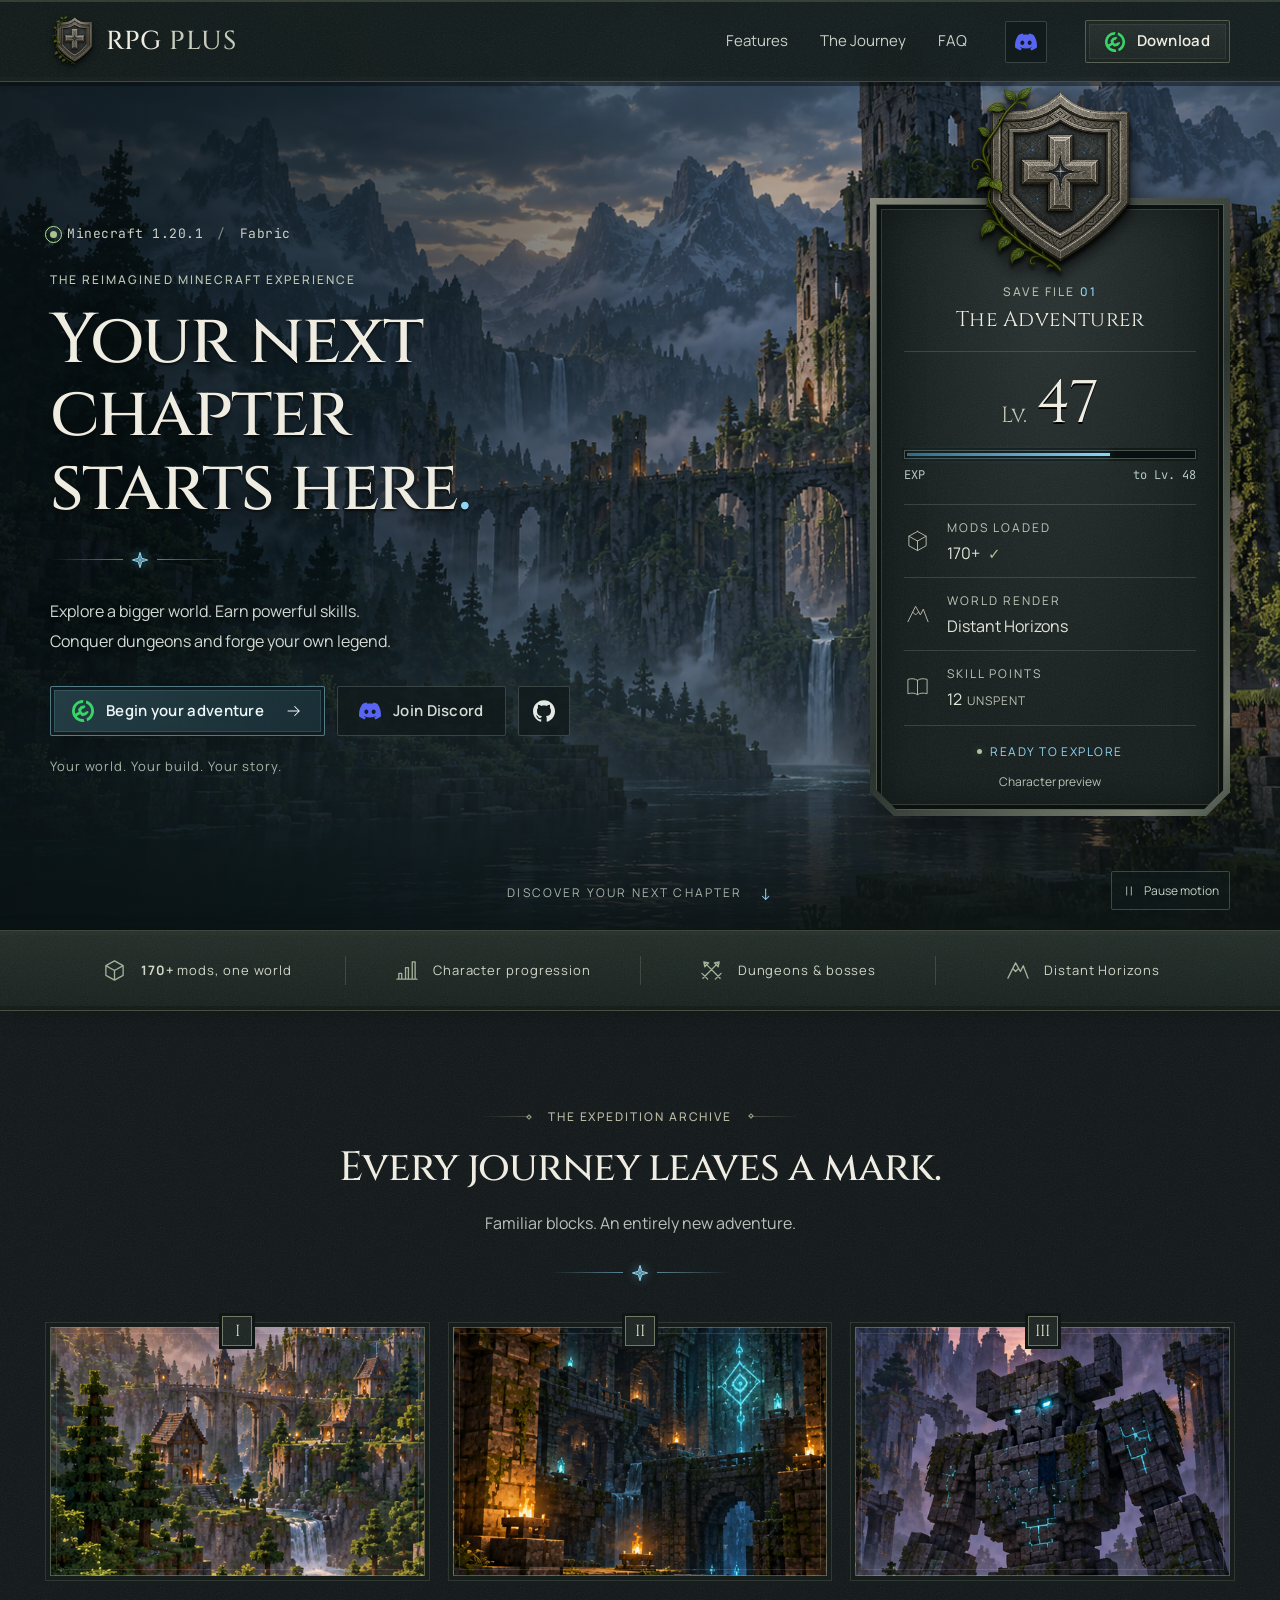
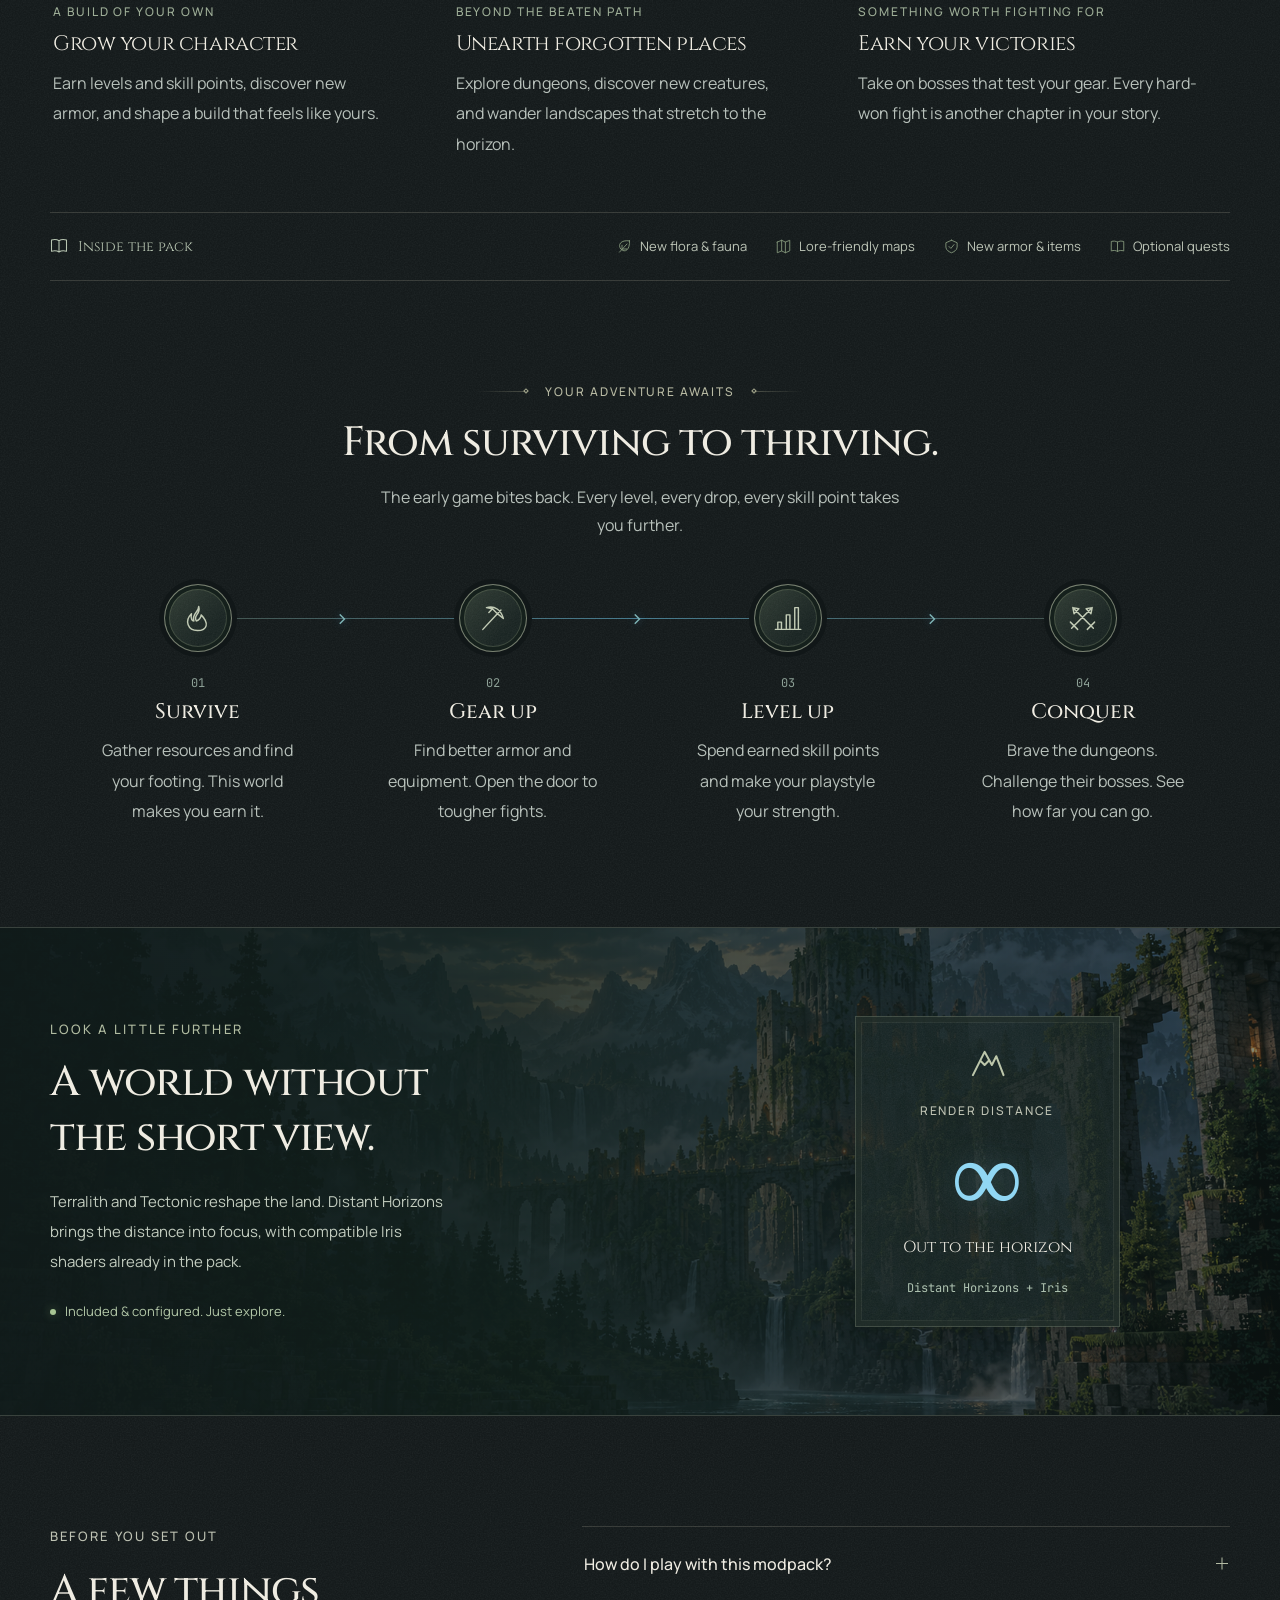
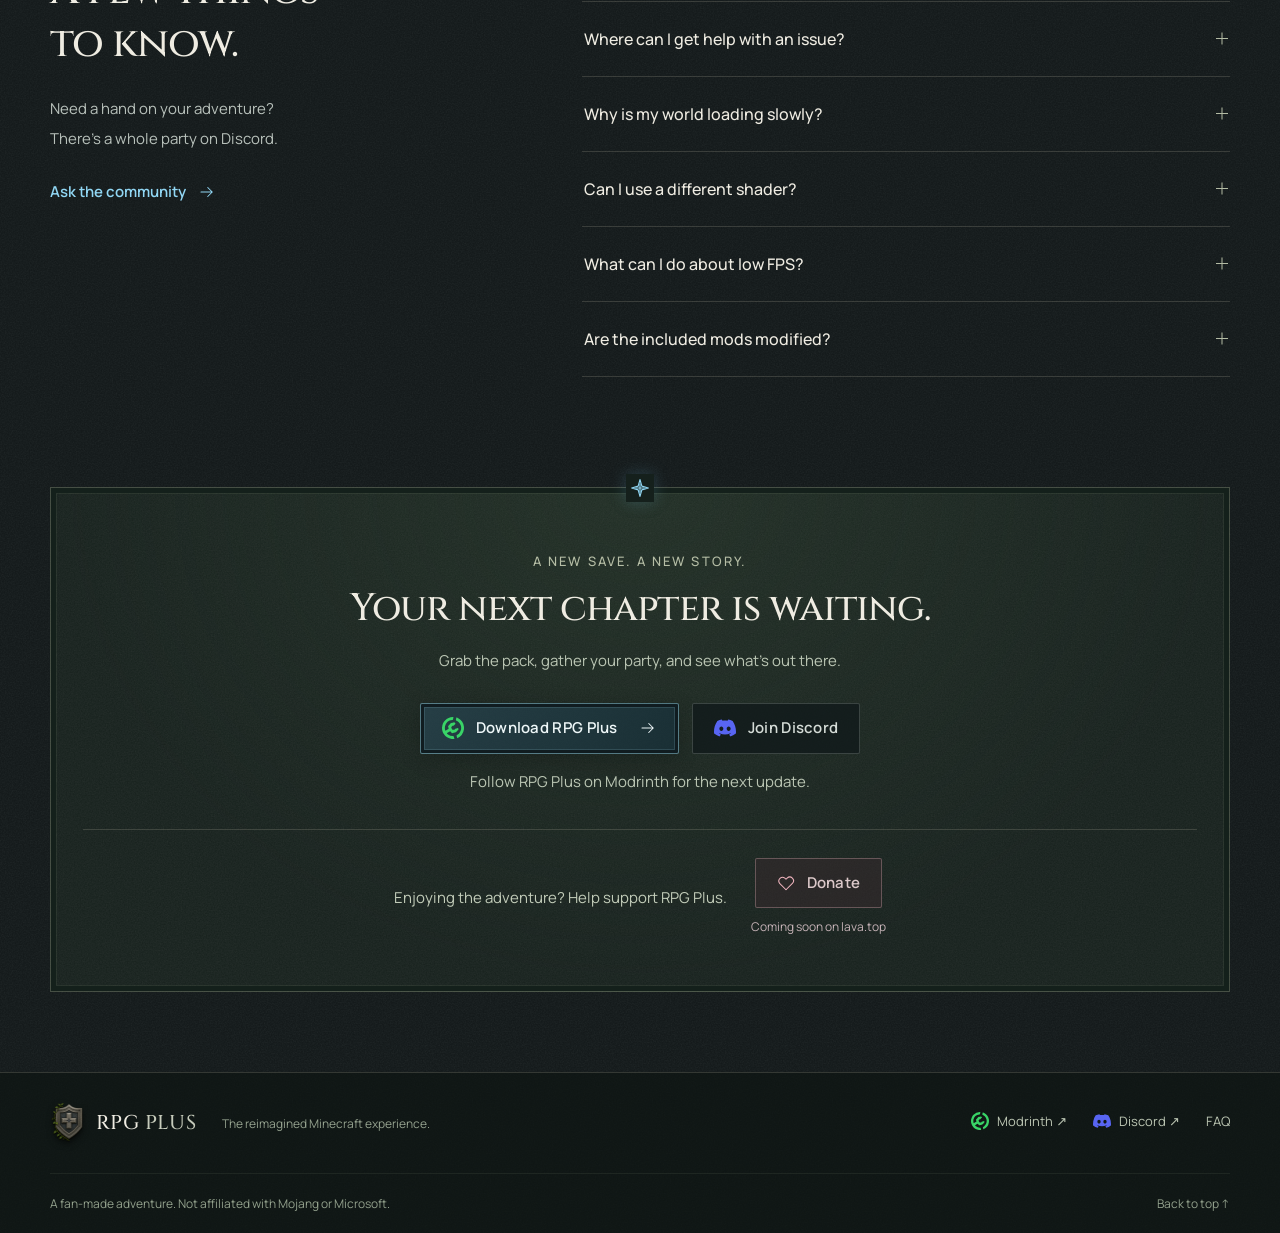
==== index.html @ 9b24ab29 "discord" ====
<!DOCTYPE html>
<html lang="en">
<head>
  <meta charset="UTF-8">
  <meta name="viewport" content="width=device-width, initial-scale=1.0">
  <meta name="theme-color" content="#101616">
  <title>RPG Plus — Your Next Chapter Starts Here</title>
  <meta name="description" content="A reimagined Minecraft experience. Explore a bigger world, earn powerful skills, and conquer dungeons with RPG Plus, a 170+ mod RPG modpack for Fabric.">
  <link rel="icon" type="image/png" href="Logo%20V3%20trans.png">
  <link rel="preconnect" href="https://fonts.googleapis.com">
  <link rel="preconnect" href="https://fonts.gstatic.com" crossorigin>
  <link href="https://fonts.googleapis.com/css2?family=Cinzel:wght@400;500;600;700&family=Manrope:wght@400;500;600;700;800&family=JetBrains+Mono:wght@400;500&display=swap" rel="stylesheet">
  <link rel="preload" as="image" href="assets/ruined-valley.png">
  <link rel="stylesheet" href="style.css">
  <script src="script.js" defer></script>
</head>
<body>
  <a class="skip-link" href="#main">Skip to content</a>

  <!-- Shared icons keep component markup small. All instances are decorative. -->
  <svg class="icon-definitions" xmlns="http://www.w3.org/2000/svg" aria-hidden="true">
    <symbol id="icon-arrow" viewBox="0 0 24 24"><path d="M4 12h15m-6-6 6 6-6 6"/></symbol>
    <symbol id="icon-pause" viewBox="0 0 24 24"><path d="M8 5v14M16 5v14"/></symbol>
    <symbol id="icon-play" viewBox="0 0 24 24"><path d="m8 4 12 8-12 8V4Z"/></symbol>
    <symbol id="icon-heart" viewBox="0 0 24 24"><path d="M20.5 5.5a5 5 0 0 0-7 0L12 7l-1.5-1.5a5 5 0 0 0-7 7L12 21l8.5-8.5a5 5 0 0 0 0-7Z"/></symbol>
    <symbol id="icon-rune" viewBox="0 0 24 24"><path d="m12 2 2.2 7.8L22 12l-7.8 2.2L12 22l-2.2-7.8L2 12l7.8-2.2L12 2Z"/><path d="M12 7v10M7 12h10"/></symbol>
    <symbol id="icon-cube" viewBox="0 0 24 24"><path d="m12 2 9 5v10l-9 5-9-5V7l9-5Zm0 10L3 7m9 5 9-5m-9 5v10"/></symbol>
    <symbol id="icon-mountain" viewBox="0 0 24 24"><path d="m2 20 8-16 5 9 3-6 5 13M7 10l3 3 3-3"/></symbol>
    <symbol id="icon-book" viewBox="0 0 24 24"><path d="M12 5c-3-2-6-2-10-1v15c4-1 7-1 10 1 3-2 6-2 10-1V4c-4-1-7-1-10 1Zm0 0v15"/></symbol>
    <symbol id="icon-chart" viewBox="0 0 24 24"><path d="M4 20v-5h3v5m4 0V9h3v11m4 0V3h3v17M2 21h21"/></symbol>
    <symbol id="icon-swords" viewBox="0 0 24 24"><path d="m4 3 17 17m-1-17L3 20M4 3l5 1-4 4-1-5Zm16 0-5 1 4 4 1-5ZM2 15l6 6m8 0 6-6"/></symbol>
    <symbol id="icon-shield" viewBox="0 0 24 24"><path d="m12 2 9 4v7c0 5-6 8-9 9-3-1-9-4-9-9V6l9-4Zm-4 10 3 3 5-6"/></symbol>
    <symbol id="icon-leaf" viewBox="0 0 24 24"><path d="M20 3C6 1 1 9 6 16c7 7 15 1 14-13ZM4 21 16 8m-8 9v-7m1 6h7"/></symbol>
    <symbol id="icon-map" viewBox="0 0 24 24"><path d="m2 5 7-3 6 3 7-3v17l-7 3-6-3-7 3V5Zm7-3v17m6-14v17"/></symbol>
    <symbol id="icon-fire" viewBox="0 0 24 24"><path d="M13 2c2 7-5 7-2 12 2 0 4-3 4-5 7 7 5 13-3 13S1 14 7 8c-1 5 1 6 2 6-2-6 4-7 4-12Z"/></symbol>
    <symbol id="icon-pickaxe" viewBox="0 0 24 24"><path d="m4 21 12-13M7 3c7-2 12 2 14 9l-5-4-4-4-5-1Zm5 1-3 3m7 1 3-3"/></symbol>
  </svg>

  <!-- Primary navigation -->
  <header class="nav" id="siteNav">
    <div class="nav__inner container">
      <a href="#home" class="nav__brand" aria-label="RPG Plus home">
        <img class="nav__emblem" src="Logo%20V3%20trans.png" width="44" height="51" alt="">
        <span class="nav__title">RPG <span>PLUS</span></span>
      </a>
      <nav class="nav__links" id="navLinks" aria-label="Primary">
        <ul>
          <li><a href="#features">Features</a></li>
          <li><a href="#experience">The Journey</a></li>
          <li><a href="#faq">FAQ</a></li>
        </ul>
      </nav>
      <a class="btn btn--ghost btn--icon nav__discord" href="https://discord.gg/dh7jVus9ZX" target="_blank" rel="noopener" aria-label="Join RPG Plus on Discord" title="Join RPG Plus on Discord">
        <img class="brand-icon brand-icon--discord" src="assets/discord.svg" width="22" height="22" alt="">
      </a>
      <a class="btn btn--stone nav__cta" aria-label="Download RPG Plus from Modrinth" href="https://modrinth.com/modpack/rpg-plus" target="_blank" rel="noopener">
        <img class="brand-icon brand-icon--modrinth" src="assets/modrinth.svg" width="22" height="22" alt=""> <span class="nav__download-label">Download</span>
      </a>
      <button class="nav__toggle" id="navToggle" type="button" aria-label="Toggle menu" aria-expanded="false" aria-controls="navLinks">
        <span></span><span></span><span></span>
      </button>
    </div>
  </header>

  <main id="main">
    <!-- Scenery is decorative; the actual page remains selectable, accessible HTML. -->
    <section class="hero" id="home" aria-labelledby="heroTitle">
      <div class="hero__scenery" aria-hidden="true"></div>
      <div class="hero__atmosphere" aria-hidden="true">
        <span class="hero__mote" style="--x:8%; --delay:-4s; --duration:17s"></span>
        <span class="hero__mote" style="--x:23%; --delay:-11s; --duration:21s"></span>
        <span class="hero__mote" style="--x:39%; --delay:-2s; --duration:19s"></span>
        <span class="hero__mote" style="--x:51%; --delay:-15s; --duration:23s"></span>
        <span class="hero__mote" style="--x:62%; --delay:-8s; --duration:18s"></span>
        <span class="hero__mote" style="--x:74%; --delay:-5s; --duration:22s"></span>
        <span class="hero__mote" style="--x:86%; --delay:-13s; --duration:20s"></span>
        <span class="hero__mote" style="--x:94%; --delay:-7s; --duration:24s"></span>
      </div>
      <div class="hero__inner container">
        <div class="hero__copy">
          <p class="hero__edition"><span class="status-dot" aria-hidden="true"></span> Minecraft 1.20.1 <span class="hero__edition-divider">/</span> Fabric</p>
          <p class="eyebrow hero__eyebrow">The reimagined Minecraft experience</p>
          <h1 id="heroTitle">Your next<br>chapter<br>starts here<span class="hero__period">.</span></h1>
          <div class="rune-divider" aria-hidden="true"><span></span><svg class="icon"><use href="#icon-rune"/></svg><span></span></div>
          <p class="hero__desc">Explore a bigger world. Earn powerful skills.<br class="desktop-break"> Conquer dungeons and forge your own legend.</p>
          <div class="hero__actions">
            <a class="btn btn--primary" href="https://modrinth.com/modpack/rpg-plus" target="_blank" rel="noopener">
              <img class="brand-icon brand-icon--modrinth" src="assets/modrinth.svg" width="22" height="22" alt="">
              Begin your adventure
              <svg class="icon btn__arrow" aria-hidden="true"><use href="#icon-arrow"/></svg>
            </a>
            <div class="hero__community">
              <a class="btn btn--ghost" href="https://discord.gg/dh7jVus9ZX" target="_blank" rel="noopener">
                <img class="brand-icon brand-icon--discord" src="assets/discord.svg" width="22" height="22" alt=""> Join Discord
              </a>
              <a class="btn btn--ghost btn--icon" href="https://github.com/TheSpiffyOne/RPG-Plus" target="_blank" rel="noopener" aria-label="RPG Plus on GitHub" title="RPG Plus on GitHub">
                <img class="brand-icon brand-icon--github" src="assets/github.svg" width="22" height="22" alt="">
              </a>
            </div>
          </div>
          <p class="hero__follow">Your world. Your build. Your story.</p>
        </div>

        <aside class="save-file" aria-labelledby="saveTitle">
          <img class="save-file__crest" src="Logo%20V3%20trans.png" width="166" height="193" alt="RPG Plus stone shield with climbing vines">
          <div class="save-file__frame">
            <div class="save-file__inner">
              <div class="save-file__heading">
                <p class="eyebrow">Save file <span>01</span></p>
                <h2 id="saveTitle">The Adventurer</h2>
              </div>
              <div class="save-file__level" aria-label="Level 47">
                <span>Lv.</span><span id="levelNum" aria-hidden="true">47</span>
              </div>
              <div class="xp-track" aria-hidden="true"><span style="--fill:71%"></span></div>
              <p class="save-file__xp"><span>EXP</span><span>to Lv. 48</span></p>
              <dl class="save-file__stats">
                <div class="save-file__stat">
                  <svg class="icon" aria-hidden="true"><use href="#icon-cube"/></svg>
                  <div><dt>Mods loaded</dt><dd>170+ <span class="save-file__check" aria-label="loaded">✓</span></dd></div>
                </div>
                <div class="save-file__stat">
                  <svg class="icon" aria-hidden="true"><use href="#icon-mountain"/></svg>
                  <div><dt>World render</dt><dd>Distant Horizons</dd></div>
                </div>
                <div class="save-file__stat">
                  <svg class="icon" aria-hidden="true"><use href="#icon-book"/></svg>
                  <div><dt>Skill points</dt><dd>12 <span class="save-file__unspent">unspent</span></dd></div>
                </div>
              </dl>
              <p class="save-file__status"><span class="status-dot" aria-hidden="true"></span> Ready to explore</p>
              <p class="save-file__caption">Character preview</p>
            </div>
          </div>
        </aside>
      </div>
      <a class="hero__scroll" href="#features"><span>Discover your next chapter</span><span aria-hidden="true">↓</span></a>
      <button class="motion-toggle" id="heroMotionToggle" type="button" aria-pressed="false" aria-label="Pause hero animation">
        <svg class="icon" aria-hidden="true"><use href="#icon-pause"/></svg><span>Pause motion</span>
      </button>
    </section>

    <!-- Quiet stone strip anchors the atmospheric hero to the rest of the page. -->
    <div class="stats-strip">
      <ul class="stats-strip__inner container" aria-label="Modpack highlights">
        <li><svg class="icon" aria-hidden="true"><use href="#icon-cube"/></svg><span><strong>170+</strong> mods, one world</span></li>
        <li><svg class="icon" aria-hidden="true"><use href="#icon-chart"/></svg><span>Character progression</span></li>
        <li><svg class="icon" aria-hidden="true"><use href="#icon-swords"/></svg><span>Dungeons &amp; bosses</span></li>
        <li><svg class="icon" aria-hidden="true"><use href="#icon-mountain"/></svg><span>Distant Horizons</span></li>
      </ul>
    </div>

    <section class="features section container" id="features" aria-labelledby="featuresTitle">
      <div class="section-head section-head--center reveal">
        <p class="eyebrow chapter-label"><span></span> The expedition archive <span></span></p>
        <h2 id="featuresTitle">Every journey leaves a mark.</h2>
        <p class="section-head__desc">Familiar blocks. An entirely new adventure.</p>
        <div class="rune-divider rune-divider--center" aria-hidden="true"><span></span><svg class="icon"><use href="#icon-rune"/></svg><span></span></div>
      </div>

      <div class="chapter-grid">
        <article class="chapter-card reveal">
          <div class="chapter-card__art chapter-card__art--world" role="img" aria-label="Fantasy voxel castle in a sunlit mountain valley"><span class="chapter-card__number" aria-hidden="true">I</span></div>
          <div class="chapter-card__copy">
            <p class="eyebrow">A build of your own</p>
            <h3>Grow your character</h3>
            <p>Earn levels and skill points, discover new armor, and shape a build that feels like yours.</p>
          </div>
        </article>
        <article class="chapter-card reveal">
          <div class="chapter-card__art chapter-card__art--dungeon" role="img" aria-label="Ancient voxel dungeon lit by torches and blue runes"><span class="chapter-card__number" aria-hidden="true">II</span></div>
          <div class="chapter-card__copy">
            <p class="eyebrow">Beyond the beaten path</p>
            <h3>Unearth forgotten places</h3>
            <p>Explore dungeons, discover new creatures, and wander landscapes that stretch to the horizon.</p>
          </div>
        </article>
        <article class="chapter-card reveal">
          <div class="chapter-card__art chapter-card__art--boss" role="img" aria-label="Towering stone golem in a ruined voxel arena"><span class="chapter-card__number" aria-hidden="true">III</span></div>
          <div class="chapter-card__copy">
            <p class="eyebrow">Something worth fighting for</p>
            <h3>Earn your victories</h3>
            <p>Take on bosses that test your gear. Every hard-won fight is another chapter in your story.</p>
          </div>
        </article>
      </div>

      <div class="field-notes reveal">
        <p class="field-notes__label"><svg class="icon" aria-hidden="true"><use href="#icon-book"/></svg> Inside the pack</p>
        <ul>
          <li><svg class="icon" aria-hidden="true"><use href="#icon-leaf"/></svg> New flora &amp; fauna</li>
          <li><svg class="icon" aria-hidden="true"><use href="#icon-map"/></svg> Lore-friendly maps</li>
          <li><svg class="icon" aria-hidden="true"><use href="#icon-shield"/></svg> New armor &amp; items</li>
          <li><svg class="icon" aria-hidden="true"><use href="#icon-book"/></svg> Optional quests</li>
        </ul>
      </div>
    </section>

    <section class="experience section container" id="experience" aria-labelledby="experienceTitle">
      <div class="section-head section-head--center reveal">
        <p class="eyebrow chapter-label"><span></span> Your adventure awaits <span></span></p>
        <h2 id="experienceTitle">From surviving to thriving.</h2>
        <p class="section-head__desc">The early game bites back. Every level, every drop, every skill point takes you further.</p>
      </div>
      <ol class="journey reveal">
        <li class="journey__step">
          <span class="journey__medallion" aria-hidden="true"><svg class="icon"><use href="#icon-fire"/></svg></span>
          <span class="journey__number">01</span><h3>Survive</h3>
          <p>Gather resources and find your footing. This world makes you earn it.</p>
        </li>
        <li class="journey__step">
          <span class="journey__medallion" aria-hidden="true"><svg class="icon"><use href="#icon-pickaxe"/></svg></span>
          <span class="journey__number">02</span><h3>Gear up</h3>
          <p>Find better armor and equipment. Open the door to tougher fights.</p>
        </li>
        <li class="journey__step">
          <span class="journey__medallion" aria-hidden="true"><svg class="icon"><use href="#icon-chart"/></svg></span>
          <span class="journey__number">03</span><h3>Level up</h3>
          <p>Spend earned skill points and make your playstyle your strength.</p>
        </li>
        <li class="journey__step">
          <span class="journey__medallion" aria-hidden="true"><svg class="icon"><use href="#icon-swords"/></svg></span>
          <span class="journey__number">04</span><h3>Conquer</h3>
          <p>Brave the dungeons. Challenge their bosses. See how far you can go.</p>
        </li>
      </ol>
    </section>

    <section class="horizons" aria-labelledby="horizonsTitle">
      <div class="horizons__inner container reveal">
        <div class="horizons__copy">
          <p class="eyebrow">Look a little further</p>
          <h2 id="horizonsTitle">A world without<br>the short view.</h2>
          <p>Terralith and Tectonic reshape the land. Distant Horizons brings the distance into focus, with compatible Iris shaders already in the pack.</p>
          <span class="horizons__included"><span class="status-dot" aria-hidden="true"></span> Included &amp; configured. Just explore.</span>
        </div>
        <div class="horizons__readout" aria-label="Distant Horizons and compatible Iris shaders included">
          <svg class="icon" aria-hidden="true"><use href="#icon-mountain"/></svg>
          <span class="eyebrow">Render distance</span>
          <span class="horizons__infinity" aria-hidden="true">∞</span>
          <span class="horizons__label">Out to the horizon</span>
          <span class="horizons__shader">Distant Horizons + Iris</span>
        </div>
      </div>
    </section>

    <section class="faq section container" id="faq" aria-labelledby="faqTitle">
      <div class="faq__intro reveal">
        <p class="eyebrow">Before you set out</p>
        <h2 id="faqTitle">A few things<br>to know.</h2>
        <p>Need a hand on your adventure?<br>There’s a whole party on Discord.</p>
        <a class="text-link" href="https://discord.gg/dh7jVus9ZX" target="_blank" rel="noopener">Ask the community <svg class="icon" aria-hidden="true"><use href="#icon-arrow"/></svg></a>
      </div>
      <div class="faq-list reveal">
        <div class="faq-item">
          <h3><button class="faq-item__q" id="faqQuestion1" type="button" aria-expanded="false" aria-controls="faqAnswer1"><span>How do I play with this modpack?</span><span class="faq-item__icon" aria-hidden="true"></span></button></h3>
          <div class="faq-item__a" id="faqAnswer1" role="region" aria-labelledby="faqQuestion1"><p>Install the Modrinth Launcher, then download RPG Plus from inside it.</p></div>
        </div>
        <div class="faq-item">
          <h3><button class="faq-item__q" id="faqQuestion2" type="button" aria-expanded="false" aria-controls="faqAnswer2"><span>Where can I get help with an issue?</span><span class="faq-item__icon" aria-hidden="true"></span></button></h3>
          <div class="faq-item__a" id="faqAnswer2" role="region" aria-labelledby="faqQuestion2"><p>Join the Discord and post in the <strong>#help-required</strong> thread.</p></div>
        </div>
        <div class="faq-item">
          <h3><button class="faq-item__q" id="faqQuestion3" type="button" aria-expanded="false" aria-controls="faqAnswer3"><span>Why is my world loading slowly?</span><span class="faq-item__icon" aria-hidden="true"></span></button></h3>
          <div class="faq-item__a" id="faqAnswer3" role="region" aria-labelledby="faqQuestion3"><p>There are 170+ mods to load, and Distant Horizons takes extra time on top of that. Give it a minute, especially when exploring new terrain.</p></div>
        </div>
        <div class="faq-item">
          <h3><button class="faq-item__q" id="faqQuestion4" type="button" aria-expanded="false" aria-controls="faqAnswer4"><span>Can I use a different shader?</span><span class="faq-item__icon" aria-hidden="true"></span></button></h3>
          <div class="faq-item__a" id="faqAnswer4" role="region" aria-labelledby="faqQuestion4"><p>Yes. Distant Horizons needs a compatible shader. The included ones already work; if you want another, find one that’s Distant Horizons-compatible and add it yourself.</p></div>
        </div>
        <div class="faq-item">
          <h3><button class="faq-item__q" id="faqQuestion5" type="button" aria-expanded="false" aria-controls="faqAnswer5"><span>What can I do about low FPS?</span><span class="faq-item__icon" aria-hidden="true"></span></button></h3>
          <div class="faq-item__a" id="faqAnswer5" role="region" aria-labelledby="faqQuestion5"><p>Check your Java memory limit in Modrinth first. Raise the default based on your available RAM. You can also lower the Distant Horizons and shader settings.</p></div>
        </div>
        <div class="faq-item">
          <h3><button class="faq-item__q" id="faqQuestion6" type="button" aria-expanded="false" aria-controls="faqAnswer6"><span>Are the included mods modified?</span><span class="faq-item__icon" aria-hidden="true"></span></button></h3>
          <div class="faq-item__a" id="faqAnswer6" role="region" aria-labelledby="faqQuestion6"><p>Everything is pulled unmodified from official Modrinth and CurseForge sources. RPG Plus is a curated combination, not altered mod content.</p></div>
        </div>
      </div>
    </section>

    <section class="discord-cta container reveal" aria-labelledby="communityTitle">
      <svg class="icon discord-cta__rune" aria-hidden="true"><use href="#icon-rune"/></svg>
      <p class="eyebrow">A new save. A new story.</p>
      <h2 id="communityTitle">Your next chapter is waiting.</h2>
      <p>Grab the pack, gather your party, and see what’s out there.</p>
      <div class="discord-cta__actions">
        <a class="btn btn--primary" href="https://modrinth.com/modpack/rpg-plus" target="_blank" rel="noopener"><img class="brand-icon brand-icon--modrinth" src="assets/modrinth.svg" width="22" height="22" alt=""> Download RPG Plus <svg class="icon btn__arrow" aria-hidden="true"><use href="#icon-arrow"/></svg></a>
        <a class="btn btn--ghost" href="https://discord.gg/dh7jVus9ZX" target="_blank" rel="noopener"><img class="brand-icon brand-icon--discord" src="assets/discord.svg" width="22" height="22" alt=""> Join Discord</a>
      </div>
      <p class="discord-cta__follow">Follow RPG Plus on Modrinth for the next update.</p>
      <div class="support">
        <p>Enjoying the adventure? Help support RPG Plus.</p>
        <div class="support__action">
          <!-- Replace this disabled button with an anchor to your lava.top page when ready. -->
          <button class="btn btn--support" id="donationButton" type="button" disabled title="Donations via lava.top coming soon" aria-describedby="donationAvailability">
            <svg class="icon" aria-hidden="true"><use href="#icon-heart"/></svg> Donate
          </button>
          <span class="support__availability" id="donationAvailability">Coming soon on lava.top</span>
        </div>
      </div>
    </section>
  </main>

  <footer class="footer">
    <div class="footer__inner container">
      <a class="nav__brand" href="#home" aria-label="RPG Plus home"><img class="nav__emblem" src="Logo%20V3%20trans.png" width="44" height="51" alt="" loading="lazy"><span class="nav__title">RPG <span>PLUS</span></span></a>
      <p class="footer__tag">The reimagined Minecraft experience.</p>
      <ul class="footer__links">
        <li><a href="https://modrinth.com/modpack/rpg-plus" target="_blank" rel="noopener"><img class="brand-icon brand-icon--modrinth" src="assets/modrinth.svg" width="22" height="22" alt=""> Modrinth ↗</a></li>
        <li><a href="https://discord.gg/dh7jVus9ZX" target="_blank" rel="noopener"><img class="brand-icon brand-icon--discord" src="assets/discord.svg" width="22" height="22" alt=""> Discord ↗</a></li>
        <li><a href="#faq">FAQ</a></li>
      </ul>
    </div>
    <div class="footer__bottom container"><p>A fan-made adventure. Not affiliated with Mojang or Microsoft.</p><a href="#home">Back to top ↑</a></div>
  </footer>
</body>
</html>
---- style.css ----
/* RPG PLUS — weathered stone, living green, and a little rune light.
   Keep layout and component rules together; responsive overrides are at the end. */
:root {
  --c-bg: #111718;
  --c-raised: #182020;
  --c-text: #efece2;
  --c-muted: #b8c1bb;
  --c-quiet: #aab7ae;
  --c-stone: #bec2b3;
  --c-line: rgba(192, 191, 169, 0.2);
  --c-blue: #91d7f4;
  --c-green: #a8c593;
  --f-display: 'Cinzel', Georgia, serif;
  --f-body: 'Manrope', system-ui, sans-serif;
  --f-mono: 'JetBrains Mono', monospace;
  --container: 1180px;
  --nav-height: 82px;
  --ease: cubic-bezier(0.22, 0.61, 0.36, 1);
  --stone-texture: url('assets/stone-grain.svg');
}

/* Base and shared primitives */
*,
*::before,
*::after {
  box-sizing: border-box;
}
html {
  scroll-behavior: smooth;
  scroll-padding-top: calc(var(--nav-height) + 24px);
}
body {
  margin: 0;
  background: var(--stone-texture), var(--c-bg);
  color: var(--c-text);
  font: 400 1rem/1.75 var(--f-body);
  -webkit-font-smoothing: antialiased;
}
::selection {
  background: #365d67;
  color: #fff;
}
a {
  color: inherit;
  text-decoration: none;
}
button {
  font: inherit;
  color: inherit;
  cursor: pointer;
}
img,
svg {
  display: block;
  max-width: 100%;
}
h1,
h2,
h3,
p,
dl,
dd {
  margin: 0;
}
h1,
h2,
h3 {
  font-family: var(--f-display);
  font-weight: 500;
  line-height: 1.25;
}
ul,
ol {
  list-style: none;
  margin: 0;
  padding: 0;
}
.container {
  width: min(var(--container), calc(100% - 96px));
  margin-inline: auto;
}
.section {
  padding-block: 96px;
}
.icon-definitions {
  position: absolute;
  width: 0;
  height: 0;
  overflow: hidden;
}
.icon {
  flex: 0 0 auto;
  width: 22px;
  height: 22px;
  fill: none;
  stroke: currentColor;
  stroke-width: 1.4;
  stroke-linecap: round;
  stroke-linejoin: round;
}
.eyebrow {
  font: 500 0.8125rem/1.6 var(--f-body);
  letter-spacing: 0.16em;
  text-transform: uppercase;
  color: var(--c-stone);
}
.status-dot {
  display: inline-block;
  width: 6px;
  height: 6px;
  flex: 0 0 auto;
  border-radius: 50%;
  background: var(--c-green);
  box-shadow: 0 0 10px #8ab87470;
}
.rune-divider {
  display: flex;
  align-items: center;
  width: 180px;
  gap: 8px;
  margin-block: 27px;
  color: var(--c-blue);
}
.rune-divider span {
  flex: 1;
  height: 1px;
  background: linear-gradient(90deg, transparent, #91d7f48c);
}
.rune-divider span:last-child {
  transform: rotate(180deg);
}
.rune-divider .icon {
  width: 18px;
  height: 18px;
  filter: drop-shadow(0 0 5px #6bcaf488);
}
.rune-divider--center {
  margin-inline: auto;
  margin-bottom: 0;
}
.skip-link {
  position: fixed;
  z-index: 200;
  inset: 12px auto auto 12px;
  padding: 12px 20px;
  background: var(--c-text);
  color: var(--c-bg);
  transform: translateY(-180%);
}
.skip-link:focus {
  transform: translateY(0);
}
a:focus-visible,
button:focus-visible {
  outline: 2px solid var(--c-blue);
  outline-offset: 5px;
}

/* Buttons — light bevels instead of ornate frames. */
.btn {
  position: relative;
  display: inline-flex;
  align-items: center;
  justify-content: center;
  gap: 12px;
  min-height: 50px;
  padding: 13px 21px;
  border: 1px solid #a7b1aa55;
  border-radius: 2px;
  font: 600 0.9375rem/1.5 var(--f-body);
  letter-spacing: 0.02em;
  transition: background 180ms var(--ease), border-color 180ms var(--ease), transform 180ms var(--ease), box-shadow 180ms var(--ease);
}
.btn--primary {
  color: #eef7f8;
  background: linear-gradient(125deg, #264048ee, #192f36ed), var(--stone-texture);
  border-color: #83b7c487;
  box-shadow: inset 0 0 0 3px #101c20, inset 0 0 0 4px #83b7c432, 0 5px 20px #0003;
}
.btn--primary:hover {
  background: #2b4852;
  border-color: var(--c-blue);
  box-shadow: inset 0 0 0 3px #15282e, inset 0 0 0 4px #83b7c465, 0 4px 25px #6ac8eb15;
  transform: translateY(-2px);
}
.btn__rune {
  color: var(--c-blue);
  filter: drop-shadow(0 0 4px #6bcaf470);
}
.btn__arrow {
  width: 18px;
  height: 18px;
  margin-left: 9px;
}
.btn--ghost {
  background: #111a1bc9;
  border-color: #a3aea747;
  color: #d5dcd7;
}
.btn--ghost:hover,
.btn--stone:hover {
  background: #2c3735;
  border-color: #b9c2b295;
  transform: translateY(-2px);
}
.btn--stone {
  min-height: 42px;
  padding: 9px 19px;
  background: var(--stone-texture), linear-gradient(#30393680, #1b2421b3);
  border-color: #a6aa9261;
  box-shadow: inset 0 0 0 3px #18211db3, inset 0 0 0 4px #a6aa921a;
}
.btn--stone .icon {
  width: 17px;
  height: 17px;
}
.text-link {
  display: inline-flex;
  align-items: center;
  gap: 12px;
  color: var(--c-blue);
  font-size: 0.9375rem;
  font-weight: 600;
}
.text-link .icon {
  width: 18px;
  transition: transform 180ms var(--ease);
}
.text-link:hover .icon {
  transform: translateX(4px);
}

/* Navigation */
.nav {
  position: fixed;
  z-index: 100;
  inset: 0 0 auto;
  height: var(--nav-height);
  background: var(--stone-texture), #111918eb;
  border-top: 2px solid #8d927246;
  border-bottom: 1px solid #b6b69b47;
  box-shadow: 0 4px 0 #060b0b70, inset 0 -4px 0 #b6b69b06;
  backdrop-filter: blur(16px);
  transition: background-color 200ms ease;
}
.nav.is-scrolled {
  background-color: #111918fc;
}
.nav__inner {
  display: flex;
  align-items: center;
  height: 100%;
  gap: 38px;
}
.nav__brand {
  display: inline-flex;
  align-items: center;
  gap: 12px;
  flex-shrink: 0;
}
.nav__emblem {
  width: 44px;
  height: 51px;
  object-fit: contain;
  filter: drop-shadow(0 3px 3px #0009);
}
.nav__title {
  font: 500 26px/1 var(--f-display);
  letter-spacing: 0.02em;
}
.nav__title span {
  color: #c6cbbb;
}
.nav__links {
  margin-left: auto;
}
.nav__links ul {
  display: flex;
  align-items: center;
  gap: 32px;
}
.nav__external {
  display: inline-block;
  width: 12px;
  height: 12px;
  margin-left: 2px;
  transform: rotate(-45deg);
  vertical-align: middle;
}
.nav__links a {
  display: block;
  padding-block: 12px;
  color: #c9cfc6;
  font-size: 0.9375rem;
  transition: color 180ms ease;
}
.nav__links a:hover {
  color: var(--c-blue);
}
.nav__links a span {
  margin-left: 3px;
  color: var(--c-quiet);
}
.nav__toggle {
  display: none;
  align-items: center;
  justify-content: center;
  flex-direction: column;
  gap: 5px;
  width: 44px;
  height: 44px;
  border: 1px solid var(--c-line);
  background: #1d2725;
}
.nav__toggle span {
  display: block;
  height: 1px;
  width: 19px;
  background: var(--c-text);
  transition: transform 180ms ease, opacity 180ms ease;
}
.nav__toggle[aria-expanded="true"] span:first-child {
  transform: translateY(6px) rotate(45deg);
}
.nav__toggle[aria-expanded="true"] span:nth-child(2) {
  opacity: 0;
}
.nav__toggle[aria-expanded="true"] span:last-child {
  transform: translateY(-6px) rotate(-45deg);
}

/* Hero */
.hero {
  position: relative;
  isolation: isolate;
  overflow: clip;
  background: #111b1b;
}
.hero__scenery {
  position: absolute;
  z-index: -2;
  inset: -18px;
  animation: landscape-drift 32s ease-in-out infinite alternate;
  background-image: linear-gradient(90deg, #081214c4 0%, #0b171c7d 38%, #0c181b10 70%), linear-gradient(0deg, #101616 0%, #10161600 28%, #0f191d15 75%, #10161644), url('assets/ruined-valley.png');
  background-size: cover;
  background-position: center;
}
.hero__inner {
  display: grid;
  grid-template-columns: minmax(0, 1fr) 360px;
  gap: 80px;
  align-items: center;
  padding-top: 198px;
  padding-bottom: 65px;
}
.hero__copy {
  padding-bottom: 12px;
}
.hero__edition {
  display: flex;
  align-items: center;
  gap: 10px;
  margin-bottom: 26px;
  color: #cbd1c7;
  font: 400 0.8125rem/1.5 var(--f-mono);
  letter-spacing: 0.04em;
}
.hero__edition-divider {
  color: #7b8982;
  margin-inline: 4px;
}
.hero__eyebrow {
  margin-bottom: 15px;
  color: #bfc9b7;
  font-size: 0.75rem;
  letter-spacing: 0.17em;
}
.hero h1 {
  font-size: clamp(52px, 5.5vw, 77px);
  font-weight: 500;
  letter-spacing: -0.025em;
  line-height: 1.04;
  text-shadow: 0 2px 2px #090d0e, 0 5px 28px #0006;
}
.hero__period {
  color: var(--c-blue);
}
.hero__desc {
  color: #d2d9d4;
  font-size: 1rem;
  line-height: 1.9;
  text-shadow: 0 2px 12px #000;
}
.hero__actions {
  display: flex;
  gap: 12px;
  margin-top: 29px;
  flex-wrap: wrap;
}
.hero__follow {
  margin-top: 19px;
  color: #a3b3a6;
  font-size: 0.8125rem;
  letter-spacing: 0.07em;
}
.hero__scroll {
  display: flex;
  align-items: center;
  justify-content: center;
  gap: 17px;
  padding: 0 24px 25px;
  color: #a8b5a9;
  font: 400 0.75rem/1.5 var(--f-body);
  text-transform: uppercase;
  letter-spacing: 0.18em;
}
.hero__scroll span:last-child {
  color: var(--c-blue);
  font-size: 16px;
}

/* Save-file artifact. Its border is layered CSS, not a flattened image. */
.save-file {
  position: relative;
  filter: drop-shadow(0 15px 25px #0008);
}
.save-file__frame {
  padding: 6px;
  background: var(--stone-texture), linear-gradient(130deg, #87887a, #4c544d 25%, #242d28 55%, #787f6f 90%, #434d43);
  clip-path: polygon(0 0, 100% 0, 100% calc(100% - 24px), calc(100% - 24px) 100%, 24px 100%, 0 calc(100% - 24px));
}
.save-file__inner {
  padding: 77px 27px 17px;
  border: 1px solid #adb3a15e;
  background: var(--stone-texture), radial-gradient(ellipse at 50% 0%, #2a3432, #151d1d 65%);
  box-shadow: inset 0 0 0 4px #0a110e, inset 0 0 0 5px #868c7347, inset 0 0 45px #0006;
  clip-path: polygon(0 0, 100% 0, 100% calc(100% - 21px), calc(100% - 21px) 100%, 21px 100%, 0 calc(100% - 21px));
}
.save-file__crest {
  position: absolute;
  z-index: 2;
  top: -111px;
  left: 50%;
  width: 166px;
  height: 193px;
  transform: translateX(-50%);
  filter: drop-shadow(0 8px 7px #0009);
}
.save-file__heading {
  text-align: center;
  padding-bottom: 18px;
  border-bottom: 1px solid var(--c-line);
}
.save-file__heading .eyebrow {
  color: #b3bcae;
  font-size: 0.75rem;
  letter-spacing: 0.18em;
  margin-bottom: 6px;
}
.save-file__heading .eyebrow span {
  color: var(--c-blue);
}
.save-file h2 {
  font-size: 21px;
  font-weight: 400;
  letter-spacing: 0.025em;
}
.save-file__level {
  display: flex;
  justify-content: center;
  align-items: baseline;
  gap: 9px;
  margin-top: 14px;
  font-family: var(--f-display);
}
.save-file__level > span:first-child {
  color: #c3c4b4;
  font-size: 22px;
}
#levelNum {
  font-size: 60px;
  line-height: 1.25;
  font-variant-numeric: tabular-nums;
  text-shadow: 0 2px 0 #000;
}
.xp-track {
  margin-top: 9px;
  height: 9px;
  padding: 2px;
  border: 1px solid #949e8f78;
  background: #080f10;
  box-shadow: 0 0 0 2px #131b18;
}
.xp-track > span {
  display: block;
  height: 100%;
  width: var(--fill);
  background: linear-gradient(90deg, #326983, #88d6f6);
  box-shadow: 0 0 9px #6bcaf469;
  transform-origin: left;
  animation: fill-bar 1400ms var(--ease) both;
  animation-delay: 300ms;
}
@keyframes fill-bar {
  from { transform: scaleX(0); }
  to { transform: scaleX(1); }
}
.save-file__xp {
  display: flex;
  justify-content: space-between;
  margin-top: 7px;
  color: #b3c8c5;
  font: 400 0.75rem/1.6 var(--f-mono);
}
.save-file__stats {
  margin-top: 18px;
}
.save-file__stat {
  display: flex;
  align-items: center;
  gap: 18px;
  padding: 12px 2px;
  border-top: 1px solid var(--c-line);
}
.save-file__stat > .icon {
  width: 23px;
  height: 26px;
  color: #b8bba9;
  stroke-width: 1;
}
.save-file dt {
  margin-bottom: 3px;
  color: #bdc8b9;
  font-size: 0.75rem;
  letter-spacing: 0.17em;
  text-transform: uppercase;
}
.save-file dd {
  font: 400 1rem/1.5 var(--f-body);
  color: #e2e5d8;
}
.save-file__check {
  margin-left: 5px;
  color: var(--c-green);
  font-size: 0.9375rem;
}
.save-file__unspent {
  margin-left: 2px;
  font-size: 0.75rem;
  letter-spacing: 0.08em;
  text-transform: uppercase;
  color: var(--c-stone);
}
.save-file__status {
  display: flex;
  align-items: center;
  justify-content: center;
  gap: 8px;
  padding-top: 15px;
  margin-top: 2px;
  border-top: 1px solid var(--c-line);
  color: var(--c-blue);
  font-size: 0.75rem;
  text-transform: uppercase;
  letter-spacing: 0.12em;
}
.save-file__status .status-dot {
  width: 5px;
  height: 5px;
}
.save-file__caption {
  color: #b8c5b5;
  text-align: center;
  font-size: 0.75rem;
  margin-top: 9px;
}

/* Stat strip */
.stats-strip {
  position: relative;
  border-block: 1px solid #a5ad8740;
  background: var(--stone-texture), linear-gradient(#25302acc, #17211de6);
  box-shadow: inset 0 4px 0 #e4ecc004, inset 0 -4px 0 #0003, 0 5px 20px #0003;
}
.stats-strip__inner {
  display: grid;
  grid-template-columns: repeat(4, 1fr);
  padding-block: 25px;
}
.stats-strip li {
  display: flex;
  align-items: center;
  justify-content: center;
  gap: 15px;
  padding: 3px 16px;
  border-left: 1px solid var(--c-line);
  color: #d1d6c7;
  font: 400 0.8125rem/1.6 var(--f-body);
  letter-spacing: 0.07em;
}
.stats-strip li:first-child {
  border-left: 0;
}
.stats-strip .icon {
  color: #a4b29b;
  width: 23px;
  height: 23px;
}
.stats-strip strong {
  font-weight: 700;
}

/* Section headings and image-led feature chapters */
.section-head h2,
.faq h2,
.horizons h2,
.discord-cta h2 {
  font-size: clamp(30px, 3.2vw, 42px);
  line-height: 1.3;
  letter-spacing: -0.025em;
}
.section-head--center {
  text-align: center;
  margin-bottom: 45px;
}
.chapter-label {
  display: flex;
  justify-content: center;
  align-items: center;
  gap: 18px;
  margin-bottom: 15px;
  font-size: 0.75rem;
  color: #b8baa3;
}
.chapter-label > span {
  height: 1px;
  width: 50px;
  background: linear-gradient(90deg, transparent, #c3c2a44d);
  position: relative;
}
.chapter-label > span:last-child {
  transform: rotate(180deg);
}
.chapter-label > span::after {
  content: '';
  position: absolute;
  width: 4px;
  height: 4px;
  border: 1px solid #a7aa8f;
  right: -1px;
  top: -1.5px;
  transform: rotate(45deg);
}
.section-head__desc {
  max-width: 530px;
  margin: 14px auto 0;
  color: var(--c-muted);
  font-size: 1rem;
}
.chapter-grid {
  display: grid;
  grid-template-columns: repeat(3, minmax(0, 1fr));
  gap: 28px;
}
.chapter-card__art {
  position: relative;
  aspect-ratio: 1.5;
  border: 1px solid #9da48c73;
  box-shadow: 0 0 0 4px #161e1c, 0 0 0 5px #a2a48d2e;
  background-image: url('assets/adventure-scenes.png');
  background-size: 300% auto;
  background-repeat: no-repeat;
  transition: border-color 250ms ease, box-shadow 250ms ease;
}
.chapter-card:hover .chapter-card__art {
  border-color: #c0c8aab3;
  box-shadow: 0 0 0 4px #1c2721, 0 0 0 5px #a2a48d6b;
}
.chapter-card__art--world { background-position: 0% 46%; }
.chapter-card__art--dungeon { background-position: 50% 48%; }
.chapter-card__art--boss { background-position: 100% 28%; }
.chapter-card__art::after {
  content: '';
  position: absolute;
  inset: 5px;
  border: 1px solid #e3e1c621;
  pointer-events: none;
}
.chapter-card__number {
  position: absolute;
  z-index: 1;
  top: -12px;
  left: 50%;
  transform: translateX(-50%);
  display: grid;
  place-items: center;
  width: 30px;
  height: 30px;
  background: var(--stone-texture), #1c2421;
  border: 1px solid #979f87ad;
  box-shadow: 0 0 0 3px #101616;
  font: 400 1rem/1 var(--f-display);
  color: #dedbca;
}
.chapter-card__copy {
  padding: 26px 3px 0;
}
.chapter-card__copy .eyebrow {
  margin-bottom: 9px;
  font-size: 0.75rem;
  letter-spacing: 0.16em;
  color: #9eae97;
}
.chapter-card h3 {
  font-size: 21px;
  font-weight: 400;
  letter-spacing: -0.02em;
}
.chapter-card__copy > p:last-child {
  margin-top: 11px;
  font-size: 1rem;
  line-height: 1.9;
  color: var(--c-muted);
  max-width: 340px;
}
.field-notes {
  display: flex;
  align-items: center;
  justify-content: space-between;
  gap: 24px;
  border-block: 1px solid var(--c-line);
  margin-top: 53px;
  padding-block: 22px;
}
.field-notes__label {
  display: flex;
  align-items: center;
  gap: 10px;
  color: #b8c6b2;
  font: 400 0.875rem/1.5 var(--f-display);
  white-space: nowrap;
}
.field-notes__label .icon {
  width: 18px;
  height: 18px;
}
.field-notes ul {
  display: flex;
  gap: 29px;
  flex-wrap: wrap;
}
.field-notes li {
  display: flex;
  align-items: center;
  gap: 8px;
  font-size: 0.8125rem;
  color: #bdc5b7;
}
.field-notes li .icon {
  width: 15px;
  height: 15px;
  color: #879b7e;
}

/* The progression path */
.experience {
  padding-top: 5px;
  padding-bottom: 100px;
}
.journey {
  display: grid;
  grid-template-columns: repeat(4, minmax(0, 1fr));
  position: relative;
  margin-top: 45px;
}
.journey::before {
  content: '';
  position: absolute;
  top: 34px;
  left: 12.5%;
  right: 12.5%;
  height: 1px;
  background: linear-gradient(90deg, #7b998a70, #6ec9ec8c, #7b998a70);
}
.journey__step {
  position: relative;
  text-align: center;
  padding-inline: 21px;
}
.journey__step:not(:last-child)::after {
  content: '›';
  position: absolute;
  right: -4px;
  top: 19px;
  font: 400 22px/1.4 var(--f-body);
  color: #7fb5b7;
  text-shadow: 0 0 8px #52ade570;
}
.journey__medallion {
  position: relative;
  display: grid;
  place-items: center;
  width: 68px;
  height: 68px;
  margin-inline: auto;
  margin-bottom: 22px;
  border-radius: 50%;
  border: 1px solid #acb29b9c;
  background: var(--stone-texture), linear-gradient(135deg, #303c33, #172220 70%);
  box-shadow: 0 0 0 5px var(--c-bg), inset 0 0 0 4px #15201c, inset 0 0 0 5px #8b9b7947;
}
.journey__medallion .icon {
  width: 29px;
  height: 29px;
  color: #c2cbb5;
  stroke-width: 1.2;
}
.journey__number {
  display: block;
  font: 400 0.75rem/1.5 var(--f-mono);
  color: #8da096;
  margin-bottom: 7px;
}
.journey h3 {
  font-size: 21px;
}
.journey p {
  max-width: 210px;
  margin: 10px auto 0;
  color: var(--c-muted);
  font-size: 1rem;
  line-height: 1.9;
}

/* Landscape interlude */
.horizons {
  position: relative;
  isolation: isolate;
  border-block: 1px solid var(--c-line);
  background: #162322;
}
.horizons::before {
  content: '';
  z-index: -1;
  position: absolute;
  inset: 0;
  background: linear-gradient(90deg, #101a19ee 5%, #11201ad1 40%, #101f1d57), url('assets/ruined-valley.png') 50% 52% / cover;
  opacity: 0.75;
}
.horizons__inner {
  display: grid;
  grid-template-columns: 1.1fr 0.9fr;
  align-items: center;
  gap: 100px;
  padding-block: 88px;
}
.horizons__copy .eyebrow {
  color: #b2bda2;
  margin-bottom: 16px;
}
.horizons h2 {
  font-size: 42px;
}
.horizons__copy > p:not(.eyebrow) {
  margin-top: 22px;
  max-width: 410px;
  font-size: 0.9375rem;
  line-height: 2;
  color: #c2ccbf;
}
.horizons__included {
  display: inline-flex;
  align-items: center;
  gap: 9px;
  margin-top: 23px;
  font-size: 0.8125rem;
  color: #b3c8a8;
}
.horizons__readout {
  display: flex;
  flex-direction: column;
  align-items: center;
  justify-self: center;
  width: 265px;
  padding: 29px 15px;
  border: 1px solid #bbc4a43d;
  background: var(--stone-texture), #152321b3;
  box-shadow: inset 0 0 0 5px #1824208f, inset 0 0 0 6px #c3c9ae18, 0 10px 45px #0003;
}
.horizons__readout > .icon {
  width: 35px;
  height: 35px;
  color: #bdc7ab;
  margin-bottom: 20px;
}
.horizons__readout .eyebrow {
  font-size: 0.75rem;
}
.horizons__infinity {
  color: var(--c-blue);
  font: 400 100px/1.15 Georgia, serif;
  text-shadow: 0 0 30px #90d8f43b;
}
.horizons__label {
  font: 400 16px/1.5 var(--f-display);
}
.horizons__shader {
  margin-top: 20px;
  color: #aec2b0;
  font: 400 0.75rem/1.5 var(--f-mono);
}

/* FAQ */
.faq {
  display: grid;
  grid-template-columns: 0.8fr 1.2fr;
  gap: 100px;
  padding-block: 110px;
}
.faq__intro .eyebrow {
  margin-bottom: 17px;
}
.faq__intro > p:not(.eyebrow) {
  margin-top: 24px;
  color: var(--c-muted);
  font-size: 0.9375rem;
  line-height: 2;
}
.faq__intro .text-link {
  margin-top: 25px;
}
.faq-item {
  border-bottom: 1px solid var(--c-line);
}
.faq-item:first-child {
  border-top: 1px solid var(--c-line);
}
.faq-item h3 {
  font: inherit;
}
.faq-item__q {
  display: flex;
  align-items: center;
  justify-content: space-between;
  gap: 24px;
  width: 100%;
  text-align: left;
  padding: 23px 2px;
  border: 0;
  background: transparent;
  font-size: 1rem;
  font-weight: 500;
  transition: color 180ms ease;
}
.faq-item__q:hover,
.faq-item__q[aria-expanded="true"] {
  color: var(--c-blue);
}
.faq-item__icon {
  position: relative;
  flex: 0 0 auto;
  width: 12px;
  height: 12px;
  color: #b3bba4;
}
.faq-item__icon::before,
.faq-item__icon::after {
  content: '';
  position: absolute;
  background: currentColor;
  top: 5px;
  left: 0;
  width: 12px;
  height: 1px;
  transition: transform 200ms ease;
}
.faq-item__icon::after {
  transform: rotate(90deg);
}
.faq-item__q[aria-expanded="true"] .faq-item__icon::after {
  transform: rotate(0);
}
/* Answers remain available when JavaScript is disabled. */
.js .faq-item__a {
  max-height: 0;
  overflow: hidden;
  visibility: hidden;
  transition: max-height 300ms var(--ease), visibility 300ms;
}
.js .faq-item:has(.faq-item__q[aria-expanded="true"]) .faq-item__a {
  visibility: visible;
}
.faq-item__a p {
  padding: 0 28px 23px 2px;
  color: var(--c-muted);
  font-size: 1rem;
  line-height: 1.9;
}
.faq-item__a strong {
  color: #d3dbc8;
  font-weight: 500;
}

/* Final invitation and footer */
.discord-cta {
  position: relative;
  padding: 63px 32px 54px;
  margin-bottom: 80px;
  border: 1px solid #a9b0964a;
  background: var(--stone-texture), radial-gradient(ellipse at 50% 0%, #293a2c88, transparent 70%), #17211d;
  text-align: center;
  box-shadow: inset 0 0 0 5px #14201b, inset 0 0 0 6px #a0ae871a;
}
.discord-cta__rune {
  position: absolute;
  left: 50%;
  top: -14px;
  width: 28px;
  height: 28px;
  padding: 4px;
  background: #15201c;
  transform: translateX(-50%);
  color: var(--c-blue);
  filter: drop-shadow(0 0 8px #71cff533);
}
.discord-cta > .eyebrow {
  margin-bottom: 12px;
  color: #b6bea6;
}
.discord-cta h2 {
  font-size: clamp(27px, 3vw, 38px);
}
.discord-cta > p:not(.eyebrow) {
  margin-top: 15px;
  color: #bbc6b4;
  font-size: 0.9375rem;
}
.discord-cta__actions {
  display: flex;
  justify-content: center;
  gap: 13px;
  margin-top: 29px;
}
.discord-cta > .discord-cta__follow {
  margin-top: 22px;
  color: #94a48f;
  font-size: 0.8125rem;
}
.footer {
  border-top: 1px solid var(--c-line);
  background: #0d1412a6;
}
.footer__inner {
  display: flex;
  align-items: center;
  gap: 26px;
  padding-block: 30px;
}
.footer .nav__emblem {
  width: 34px;
  height: 40px;
}
.footer .nav__title {
  font-size: 20px;
}
.footer__tag {
  font-size: 0.75rem;
  color: #94a18e;
}
.footer__links {
  display: flex;
  gap: 26px;
  margin-left: auto;
  color: #bbc5b2;
  font-size: 0.8125rem;
}
.footer a:hover {
  color: var(--c-blue);
}
.footer__bottom {
  display: flex;
  justify-content: space-between;
  gap: 25px;
  padding-block: 19px;
  border-top: 1px solid #b0bf9c16;
  color: #92a08c;
  font-size: 0.75rem;
}

/* Progressive enhancement: content is visible without JS or observer support. */
.has-reveals .reveal {
  opacity: 0;
  transform: translateY(18px);
  transition: opacity 650ms var(--ease), transform 650ms var(--ease);
}
.has-reveals .reveal.in-view {
  opacity: 1;
  transform: translateY(0);
}

/* Brand marks and secondary actions */
.brand-icon {
  display: inline-block;
  flex: 0 0 auto;
  width: 22px;
  height: 22px;
  vertical-align: middle;
}
.nav__discord.btn--icon {
  width: 42px;
  height: 42px;
  min-width: 42px;
  min-height: 42px;
  padding: 9px;
}
.nav__discord:hover .brand-icon {
  filter: brightness(1.2);
}
.nav__cta .brand-icon {
  width: 20px;
  height: 20px;
}
.footer__links a {
  display: inline-flex;
  align-items: center;
  gap: 8px;
}
.footer__links .brand-icon {
  width: 18px;
  height: 18px;
}
.hero__community {
  display: inline-flex;
  align-items: stretch;
  gap: 12px;
}
.btn--icon {
  width: 52px;
  min-width: 52px;
  padding: 12px;
}
.support {
  display: flex;
  align-items: center;
  justify-content: center;
  flex-wrap: wrap;
  gap: 16px 24px;
  margin-top: 34px;
  padding-top: 28px;
  border-top: 1px solid var(--c-line);
}
.support p {
  color: #c2ccb9;
  font-size: 0.9375rem;
}
.support__action {
  display: flex;
  align-items: center;
  flex-direction: column;
  gap: 8px;
}
.support__availability {
  color: #c6b3b7;
  font-size: 0.75rem;
}
.btn--support {
  color: #eedbdc;
  background: #382a2d88;
  border-color: #c39ca066;
  min-height: 46px;
}
.btn--support .icon {
  width: 18px;
  height: 18px;
  color: #efb4be;
}
.btn--support:not(:disabled):hover {
  border-color: #e5b4bc;
  background: #4a343acc;
}
.btn--support:disabled {
  cursor: default;
  color: #dbc8c9;
}

/* Living hero: slow scenery, drifting mist, and a handful of floating rune sparks.
   Transforms and opacity keep the animation off the layout path. */
.hero__edition .status-dot {
  position: relative;
  width: 7px;
  height: 7px;
  animation: version-glow 2400ms ease-in-out infinite;
}
.hero__edition .status-dot::after {
  content: '';
  position: absolute;
  inset: -5px;
  border: 1px solid #b7df9e;
  border-radius: 50%;
  animation: version-ring 2400ms ease-out infinite;
}
.hero__atmosphere {
  position: absolute;
  z-index: -1;
  inset: var(--nav-height) 0 0;
  max-height: 900px;
  overflow: hidden;
  pointer-events: none;
  /* Fade the mist before its clipped edge, including on taller hero layouts. */
  -webkit-mask-image: linear-gradient(to bottom, transparent, #000 12%, #000 65%, transparent);
  mask-image: linear-gradient(to bottom, transparent, #000 12%, #000 65%, transparent);
}
.hero__atmosphere::before,
.hero__atmosphere::after {
  content: '';
  position: absolute;
  inset: 35% -15% -15%;
  background: radial-gradient(ellipse at 60% 55%, #c0e5e21c, transparent 55%);
  animation: valley-mist 24s ease-in-out infinite alternate;
}
.hero__atmosphere::after {
  background: radial-gradient(ellipse at 35% 80%, #afdcf319, transparent 48%);
  animation-duration: 32s;
  animation-direction: alternate-reverse;
}
.hero__mote {
  position: absolute;
  left: var(--x);
  bottom: 4%;
  width: 5px;
  height: 5px;
  background: #b3e6fa;
  border-radius: 50%;
  box-shadow: 0 0 10px 3px #8cdaff55;
  opacity: 0;
  animation: rune-rise var(--duration) linear var(--delay) infinite;
}
.hero__mote:nth-child(odd) {
  width: 9px;
  height: 9px;
  clip-path: polygon(50% 0, 60% 40%, 100% 50%, 60% 60%, 50% 100%, 40% 60%, 0 50%, 40% 40%);
  background: #c1ebff;
}
.hero__copy > * {
  animation: chapter-arrive 1000ms var(--ease) both;
}
.hero__copy h1 { animation-delay: 100ms; }
.hero__copy .rune-divider { animation-delay: 200ms; }
.hero__copy .hero__desc { animation-delay: 300ms; }
.hero__copy .hero__actions { animation-delay: 400ms; }
.hero__copy .hero__follow { animation-delay: 500ms; }
.hero .rune-divider .icon {
  animation: rune-breathe 5s ease-in-out infinite;
}
.save-file__crest {
  animation: crest-hover 8s ease-in-out infinite;
}
.motion-toggle {
  position: absolute;
  right: max(48px, calc((100% - var(--container)) / 2));
  bottom: 20px;
  display: none;
  align-items: center;
  gap: 8px;
  padding: 8px 10px;
  border: 1px solid #a2b5a24d;
  border-radius: 2px;
  background: #101b1ba3;
  color: #c3d1c5;
  font-size: 0.75rem;
}
.js .motion-toggle { display: inline-flex; }
.motion-toggle .icon {
  width: 14px;
  height: 14px;
}
.motion-toggle:hover { border-color: #99c8d2; color: var(--c-text); }
.hero.is-motion-paused *,
.hero.is-motion-paused *::before,
.hero.is-motion-paused *::after,
.hero.is-out-of-view *,
.hero.is-out-of-view *::before,
.hero.is-out-of-view *::after {
  animation-play-state: paused;
}
.hero.is-motion-paused .hero__copy > * {
  animation-play-state: running;
}
@keyframes landscape-drift {
  from { transform: scale(1.025) translate3d(-0.35%, 0, 0); }
  to { transform: scale(1.065) translate3d(0.35%, -0.5%, 0); }
}
@keyframes valley-mist {
  from { transform: translate3d(-6%, 3%, 0); opacity: 0.3; }
  to { transform: translate3d(6%, -4%, 0); opacity: 0.85; }
}
@keyframes rune-rise {
  0% { transform: translate3d(0, 0, 0); opacity: 0; }
  12% { opacity: 0.65; }
  50% { transform: translate3d(18px, -280px, 0); opacity: 0.4; }
  85% { opacity: 0.55; }
  100% { transform: translate3d(-14px, -560px, 0); opacity: 0; }
}
@keyframes version-glow {
  0%, 100% { opacity: 0.75; box-shadow: 0 0 5px #8ab87460; }
  50% { opacity: 1; box-shadow: 0 0 13px 2px #9bc98088; }
}
@keyframes version-ring {
  0% { transform: scale(0.4); opacity: 0.75; }
  85%, 100% { transform: scale(1.55); opacity: 0; }
}
@keyframes chapter-arrive {
  from { opacity: 0; transform: translateY(14px); }
  to { opacity: 1; transform: translateY(0); }
}
@keyframes rune-breathe {
  0%, 100% { opacity: 0.7; transform: scale(0.95); }
  50% { opacity: 1; transform: scale(1.15); }
}
@keyframes crest-hover {
  0%, 100% { transform: translate(-50%, 0); }
  50% { transform: translate(-50%, -5px); }
}

/* Smaller desktop and tablet */
@media (min-width: 1600px) {
  .hero__inner { padding-top: 235px; padding-bottom: 115px; }
  .hero__scenery { background-position: center 58%; }
}
@media (max-width: 1100px) {
  .motion-toggle { right: 32px; }
  .container { width: calc(100% - 64px); }
  .nav__inner { gap: 23px; }
  .nav__links ul { gap: 20px; }
  .hero__inner { grid-template-columns: minmax(0, 1fr) 310px; gap: 48px; }
  .hero h1 { font-size: 64px; }
  .hero__actions { gap: 10px; }
  .hero__actions .btn { padding-inline: 16px; }
  .hero__actions .btn--ghost { min-height: 43px; }
  .stats-strip li { gap: 10px; padding-inline: 10px; font-size: 0.75rem; }
  .chapter-grid { gap: 24px; }
  .chapter-card h3 { font-size: 18px; }
  .field-notes { flex-direction: column; align-items: flex-start; gap: 16px; }
  .field-notes ul { width: 100%; justify-content: space-between; gap: 18px; }
  .faq { gap: 60px; }
  .footer__tag { max-width: 150px; }
}
@media (max-width: 820px) {
  :root { --nav-height: 72px; }
  .nav__title { font-size: 22px; }
  .nav__emblem { width: 37px; height: 43px; }
  .nav__discord { margin-left: auto; }
  .nav__cta { margin-left: 0; }
  .nav__inner { gap: 16px; }
  .nav__links {
    position: absolute;
    top: calc(var(--nav-height) - 2px);
    left: 0;
    right: 0;
    padding: 8px 32px;
    background: var(--stone-texture), #121c19;
    border-bottom: 1px solid var(--c-line);
  }
  .nav__links ul { justify-content: space-between; }
  .js .nav__links {
    display: none;
    padding: 12px 32px 22px;
  }
  .js .nav__links.is-open { display: block; }
  .js .nav__links ul { display: block; }
  .js .nav__links a { padding-block: 15px; border-bottom: 1px solid var(--c-line); }
  .js .nav__toggle { display: flex; }
  .hero__inner { padding-top: 195px; grid-template-columns: minmax(0, 1fr) 285px; gap: 30px; }
  .hero h1 { font-size: 52px; }
  .hero__eyebrow { font-size: 0.75rem; letter-spacing: 0.17em; }
  .hero__edition { font-size: 0.75rem; gap: 7px; }
  .hero__desc { font-size: 1rem; }
  .desktop-break { display: none; }
  .save-file__inner { padding-inline: 23px; }
  .save-file h2 { font-size: 21px; }
  .save-file__crest { width: 150px; height: 174px; top: -96px; }
  .stats-strip__inner { grid-template-columns: repeat(2, 1fr); padding-block: 10px; }
  .stats-strip li { padding-block: 14px; justify-content: flex-start; padding-left: 24px; font-size: 0.8125rem; }
  .stats-strip li:nth-child(3) { border-left: 0; }
  .section { padding-block: 72px; }
  .chapter-grid { gap: 20px; }
  .chapter-card__art { aspect-ratio: 1.05; }
  .chapter-card__copy { padding-top: 23px; }
  .chapter-card__copy .eyebrow { font-size: 0.75rem; letter-spacing: 0.1em; }
  .chapter-card h3 { font-size: 18px; }
  .chapter-card__copy > p:last-child { font-size: 0.875rem; }
  .experience { padding-top: 0; }
  .journey__step { padding-inline: 12px; }
  .journey h3 { font-size: 18px; }
  .horizons__inner { gap: 35px; padding-block: 65px; }
  .horizons h2 { font-size: 34px; }
  .horizons__readout { width: 225px; }
  .faq { gap: 38px; grid-template-columns: 0.7fr 1.3fr; }
  .faq h2 { font-size: 31px; }
  .footer__inner { flex-wrap: wrap; gap: 18px; }
  .footer__tag { display: none; }
}

/* Phones — the save file stays a full, readable artifact beneath the headline. */
@media (max-width: 640px) {
  .nav__download-label { display: none; }
  .nav__cta { width: 40px; min-width: 40px; justify-content: center; }
  .nav__discord.btn--icon { width: 38px; height: 38px; min-width: 38px; min-height: 38px; padding: 7px; }

  .motion-toggle { right: auto; left: 50%; transform: translateX(-50%); bottom: 18px; }
  .hero__community { width: 100%; }
  .hero__community > .btn:not(.btn--icon) { flex: 1; }
  .hero__actions > .btn--primary { width: 100%; }
  .nav__cta .brand-icon { width: 18px; height: 18px; }
  .btn--icon { min-height: 50px; }
  .support { flex-direction: column; gap: 18px; }
  .support p { font-size: 0.875rem; }

  .container { width: calc(100% - 40px); }
  .nav__inner { gap: 12px; }
  .nav__brand { gap: 8px; }
  .nav__title { font-size: 21px; }
  .nav__emblem { width: 33px; height: 39px; }
  .nav__cta { min-height: 38px; padding: 8px; font-size: 0.8125rem; }
  .nav__cta .icon { width: 14px; height: 14px; }
  .nav__toggle { width: 38px; height: 38px; }
  .nav__links,
  .js .nav__links { padding-inline: 20px; }
  .hero__scenery {
    background-image: linear-gradient(0deg, #101616 0%, #1016165c 45%, #0c151a59 75%, #10161655), linear-gradient(90deg, #0c171ac2, #0e19204d), url('assets/ruined-valley.png');
    background-position: 57% top;
  }
  .hero__inner { display: flex; flex-direction: column; align-items: stretch; gap: 0; padding-top: 140px; padding-bottom: 38px; }
  .hero__copy { padding: 0 3px; }
  .hero__edition { margin-bottom: 23px; font-size: 0.75rem; }
  .hero__eyebrow { font-size: 0.75rem; letter-spacing: 0.16em; }
  .hero h1 { font-size: clamp(43px, 11.8vw, 70px); }
  .hero__desc { font-size: 1rem; max-width: 350px; }
  .hero__actions { gap: 12px; margin-top: 25px; }
  .hero__actions .btn { padding: 12px 16px; font-size: 0.875rem; }
  .hero__actions .btn--ghost { min-height: 47px; }
  .btn__arrow { margin-left: 3px; }
  .hero__follow { font-size: 0.75rem; }
  .save-file { width: min(320px, 100%); margin: 135px auto 0; }
  .save-file__crest { width: 154px; height: 179px; top: -100px; }
  .save-file__inner { padding-top: 77px; padding-inline: 28px; }
  .save-file h2 { font-size: 21px; }
  .save-file__stat { padding-block: 14px; }
  .hero__scroll { font-size: 0.75rem; padding-bottom: 75px; }
  .stats-strip__inner { width: calc(100% - 30px); }
  .stats-strip li { gap: 10px; padding: 13px 8px; font-size: 0.75rem; letter-spacing: 0.02em; }
  .stats-strip .icon { width: 18px; height: 18px; }
  .section { padding-block: 65px; }
  .section-head h2 { font-size: 29px; }
  .section-head__desc { font-size: 0.9375rem; }
  .chapter-label { font-size: 0.75rem; gap: 12px; }
  .chapter-label > span { width: 26px; }
  .chapter-grid { grid-template-columns: 1fr; gap: 40px; }
  .chapter-card__art { aspect-ratio: 1.6; }
  .chapter-card__copy { padding: 24px 3px 0; }
  .chapter-card__copy .eyebrow { font-size: 0.75rem; letter-spacing: 0.15em; }
  .chapter-card h3 { font-size: 23px; }
  .chapter-card__copy > p:last-child { font-size: 0.9375rem; max-width: 420px; }
  .field-notes { margin-top: 34px; padding-block: 23px; }
  .field-notes ul { display: grid; grid-template-columns: repeat(2, minmax(0, 1fr)); gap: 18px 12px; }
  .field-notes li { font-size: 0.75rem; }
  .experience { padding-top: 0; }
  .journey { grid-template-columns: 1fr; gap: 32px; margin-top: 35px; }
  .journey::before { left: 30px; top: 32px; bottom: 55px; width: 1px; height: auto; background: linear-gradient(#83bcb87a, #83bcb821); }
  .journey__step { display: grid; grid-template-columns: 64px 1fr; column-gap: 23px; text-align: left; padding: 0; }
  .journey__medallion { grid-column: 1; grid-row: 1 / 4; margin: 0; width: 60px; height: 60px; }
  .journey__medallion .icon { width: 25px; height: 25px; }
  .journey__number { grid-column: 2; margin-bottom: 5px; }
  .journey h3 { grid-column: 2; font-size: 21px; }
  .journey p { grid-column: 2; font-size: 0.9375rem; max-width: 350px; margin: 8px 0 0; }
  .journey__step:not(:last-child)::after { display: none; }
  .horizons__inner { grid-template-columns: 1fr; gap: 35px; padding-block: 60px; }
  .horizons::before { background-position: 60% center; }
  .horizons h2 { font-size: 36px; }
  .horizons__readout { width: 100%; max-width: 320px; padding-block: 25px; }
  .horizons__infinity { font-size: 90px; }
  .horizons__readout > .icon { margin-bottom: 14px; }
  .faq { grid-template-columns: 1fr; gap: 35px; }
  .faq h2 br { display: none; }
  .faq__intro > p:not(.eyebrow) { margin-top: 16px; }
  .faq__intro .text-link { margin-top: 18px; }
  .faq-item__q { padding-block: 21px; font-size: 0.9375rem; }
  .discord-cta { padding: 49px 20px 37px; margin-bottom: 55px; }
  .discord-cta h2 { font-size: 28px; }
  .discord-cta__actions { flex-direction: column; align-items: stretch; max-width: 300px; margin-inline: auto; }
  .discord-cta > .discord-cta__follow { font-size: 0.75rem; }
  .footer__inner { padding-block: 25px; flex-direction: column; align-items: flex-start; gap: 23px; }
  .footer__links { margin-left: 0; }
  .footer__bottom { flex-direction: column; gap: 12px; font-size: 0.75rem; }
}
@media (max-width: 370px) {
  .nav__download-label { display: none; }
  .nav__cta { width: 40px; padding: 8px; gap: 0; }

  .nav__title { font-size: 18px; }
  .nav__cta { gap: 7px; padding-inline: 10px; }
  .nav__cta .icon { width: 14px; height: 14px; }
  .nav__inner { gap: 10px; }
  .hero__actions { flex-direction: column; align-items: stretch; }
  .hero__actions .btn { justify-content: center; }
  .hero__eyebrow { font-size: 0.75rem; }
}
@media (prefers-reduced-motion: reduce) {
  .js .motion-toggle { display: none; }
  .hero__atmosphere { display: none; }
  .hero__edition .status-dot::after { display: none; }

  *, *::before, *::after {
    scroll-behavior: auto !important;
    animation-duration: 0.001ms !important;
    animation-delay: 0ms !important;
    animation-iteration-count: 1 !important;
    transition-duration: 0.001ms !important;
  }
}
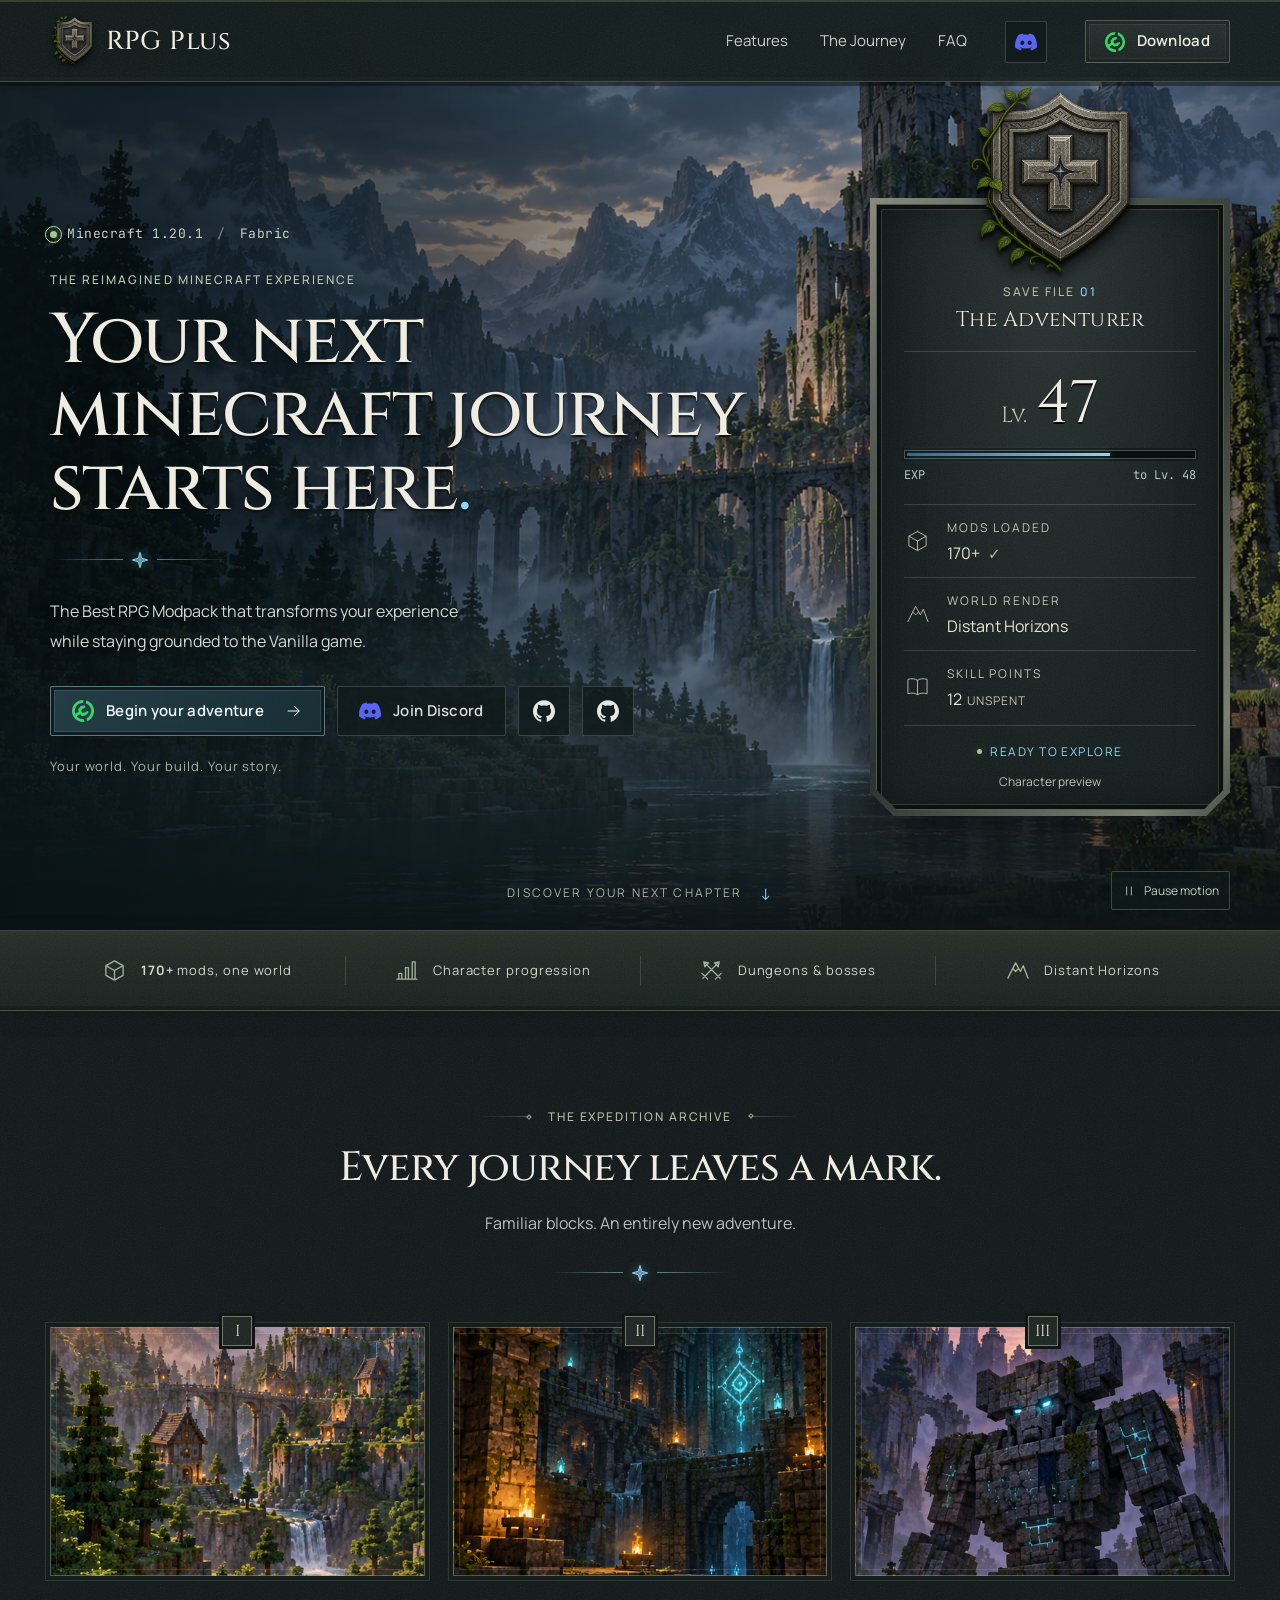
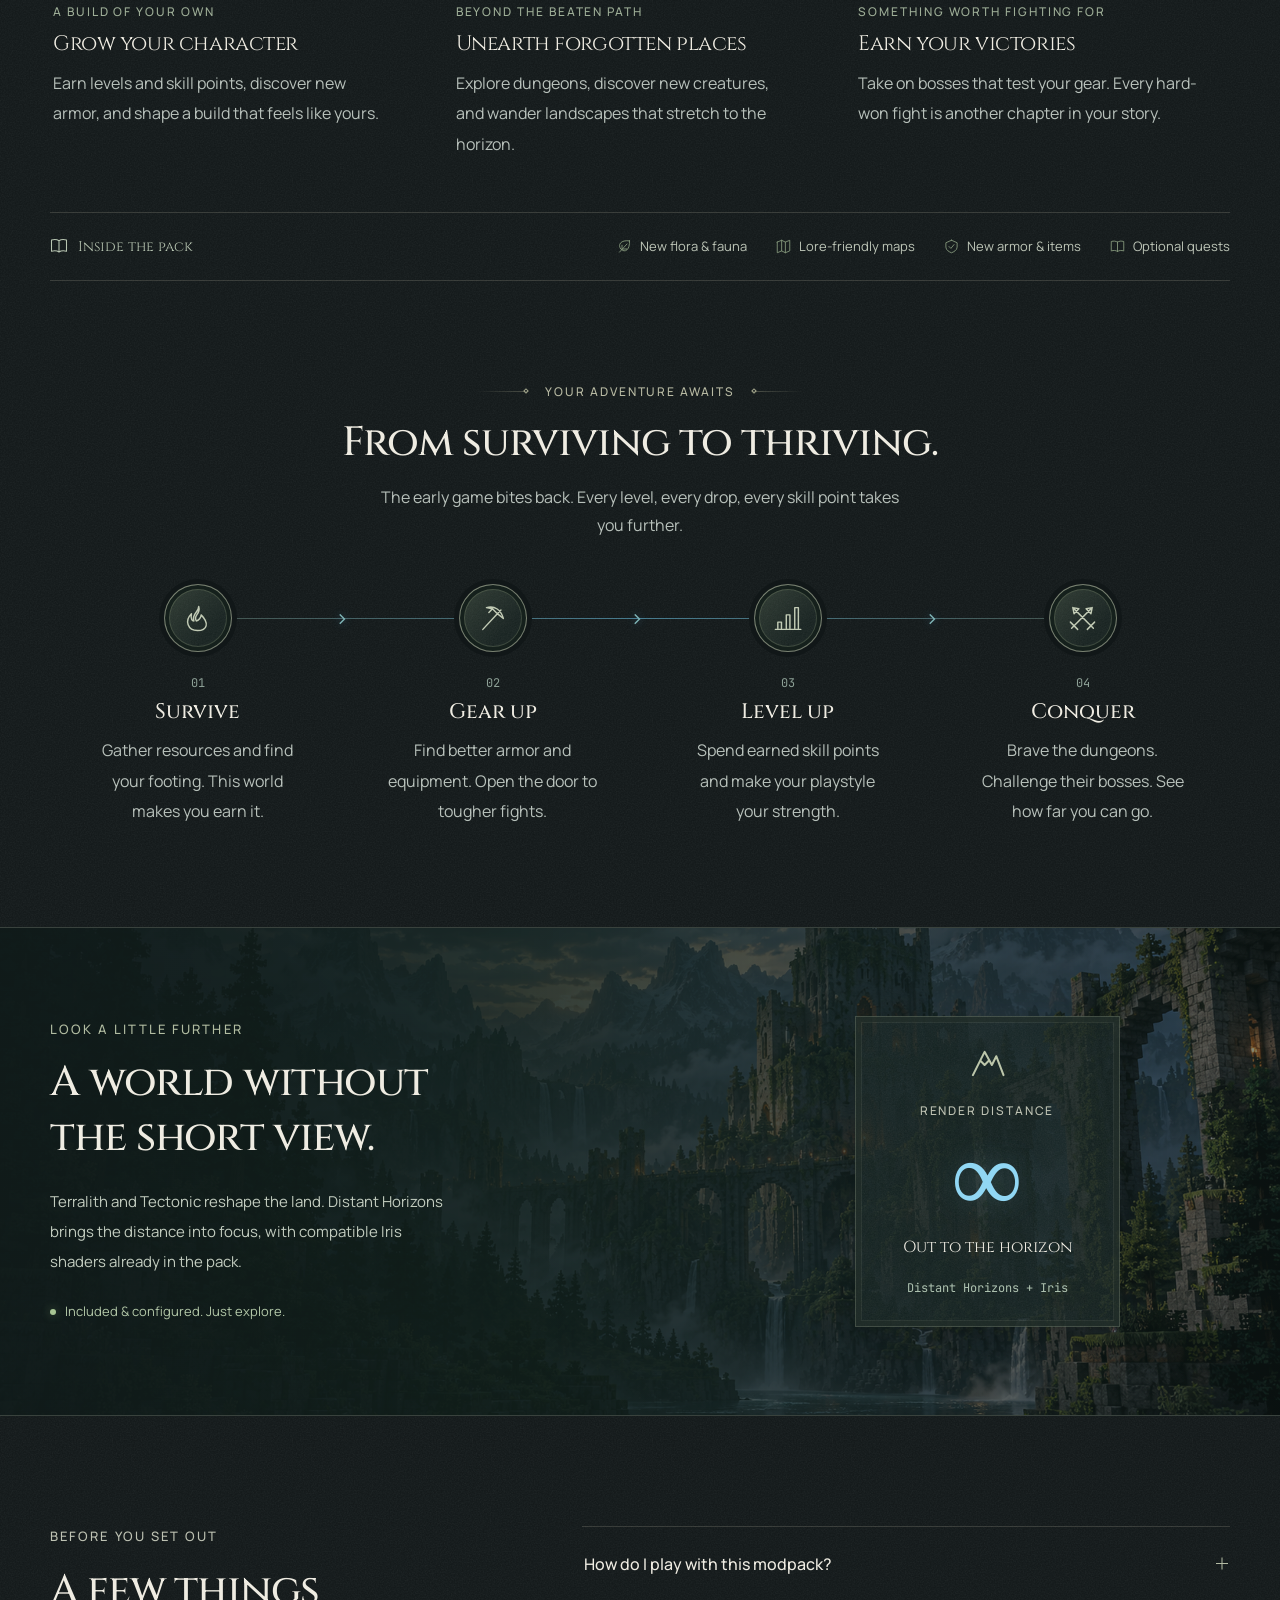
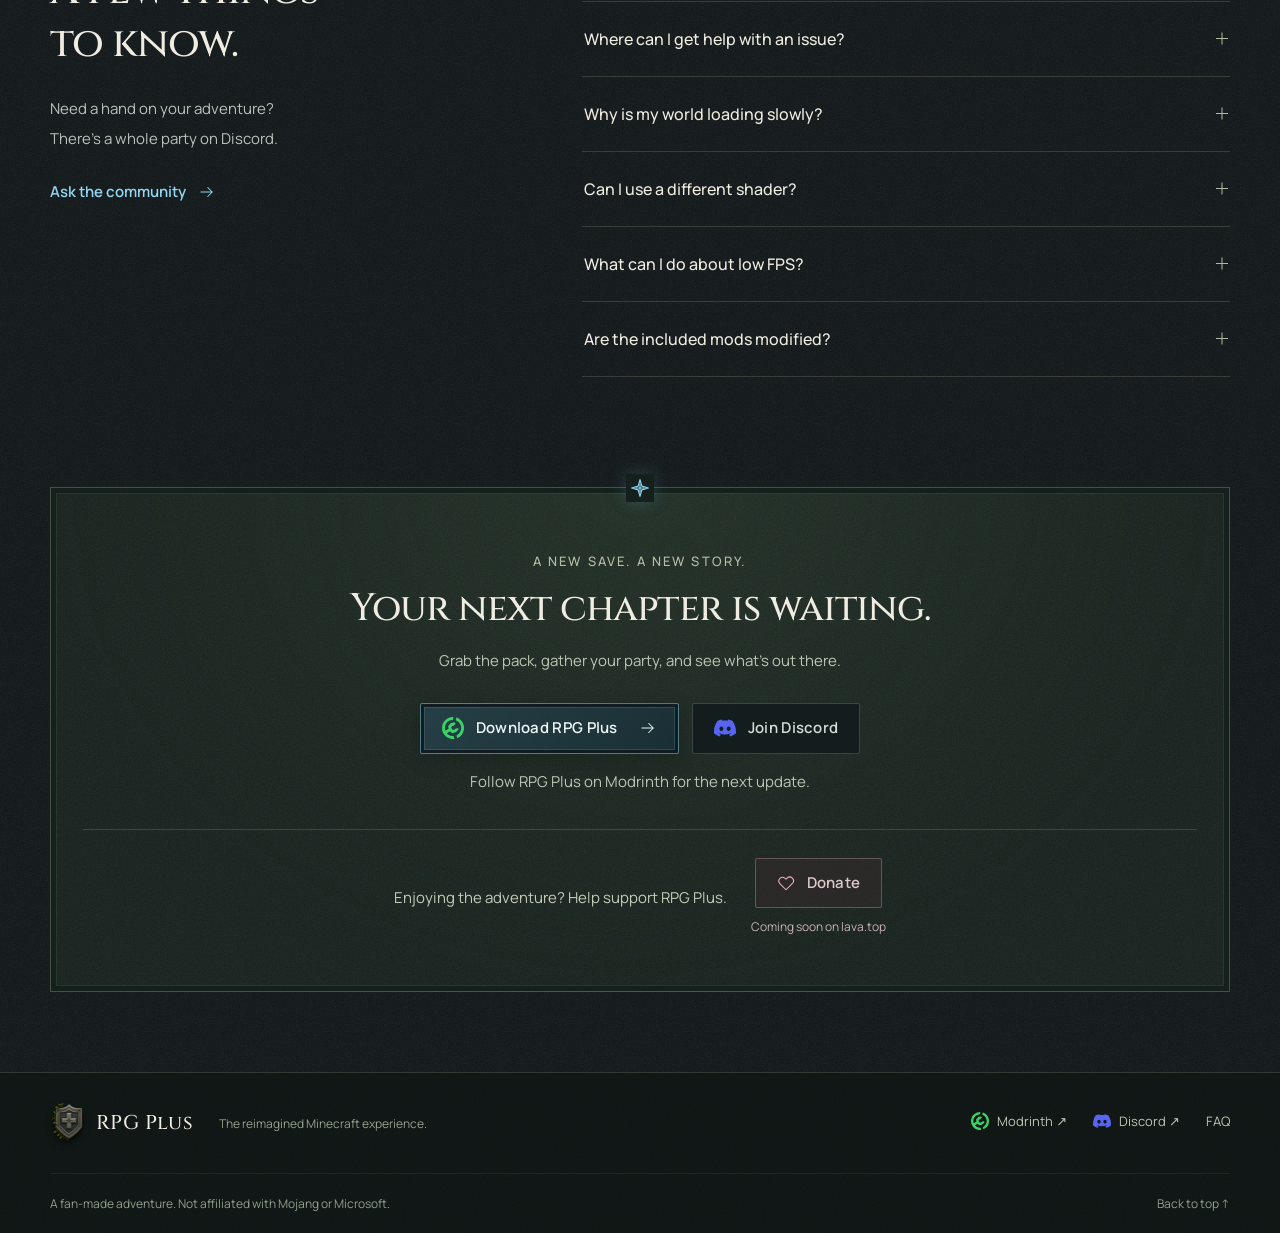
==== commit 93425285: "changes" ====
--- a/index.html
+++ b/index.html
@@ -4,7 +4,7 @@
   <meta charset="UTF-8">
   <meta name="viewport" content="width=device-width, initial-scale=1.0">
   <meta name="theme-color" content="#101616">
-  <title>RPG Plus — Your Next Chapter Starts Here</title>
+  <title>RPG Plus</title>
   <meta name="description" content="A reimagined Minecraft experience. Explore a bigger world, earn powerful skills, and conquer dungeons with RPG Plus, a 170+ mod RPG modpack for Fabric.">
   <link rel="icon" type="image/png" href="Logo%20V3%20trans.png">
   <link rel="preconnect" href="https://fonts.googleapis.com">
@@ -41,7 +41,7 @@
     <div class="nav__inner container">
       <a href="#home" class="nav__brand" aria-label="RPG Plus home">
         <img class="nav__emblem" src="Logo%20V3%20trans.png" width="44" height="51" alt="">
-        <span class="nav__title">RPG <span>PLUS</span></span>
+        <span class="nav__title">RPG Plus</span>
       </a>
       <nav class="nav__links" id="navLinks" aria-label="Primary">
         <ul>
@@ -80,9 +80,9 @@
         <div class="hero__copy">
           <p class="hero__edition"><span class="status-dot" aria-hidden="true"></span> Minecraft 1.20.1 <span class="hero__edition-divider">/</span> Fabric</p>
           <p class="eyebrow hero__eyebrow">The reimagined Minecraft experience</p>
-          <h1 id="heroTitle">Your next<br>chapter<br>starts here<span class="hero__period">.</span></h1>
+          <h1 id="heroTitle">Your next<br>minecraft journey<br>starts here<span class="hero__period">.</span></h1>
           <div class="rune-divider" aria-hidden="true"><span></span><svg class="icon"><use href="#icon-rune"/></svg><span></span></div>
-          <p class="hero__desc">Explore a bigger world. Earn powerful skills.<br class="desktop-break"> Conquer dungeons and forge your own legend.</p>
+          <p class="hero__desc">The Best RPG Modpack that transforms your experience <br class="desktop-break"> while staying grounded to the Vanilla game.</p>
           <div class="hero__actions">
             <a class="btn btn--primary" href="https://modrinth.com/modpack/rpg-plus" target="_blank" rel="noopener">
               <img class="brand-icon brand-icon--modrinth" src="assets/modrinth.svg" width="22" height="22" alt="">
@@ -92,6 +92,9 @@
             <div class="hero__community">
               <a class="btn btn--ghost" href="https://discord.gg/dh7jVus9ZX" target="_blank" rel="noopener">
                 <img class="brand-icon brand-icon--discord" src="assets/discord.svg" width="22" height="22" alt=""> Join Discord
+              </a>
+              <a class="btn btn--ghost btn--icon" href="https://github.com/TheSpiffyOne/RPG-Plus" target="_blank" rel="noopener" aria-label="RPG Plus on GitHub" title="RPG Plus on GitHub">
+                <img class="brand-icon brand-icon--github" src="assets/github.svg" width="22" height="22" alt="">
               </a>
               <a class="btn btn--ghost btn--icon" href="https://github.com/TheSpiffyOne/RPG-Plus" target="_blank" rel="noopener" aria-label="RPG Plus on GitHub" title="RPG Plus on GitHub">
                 <img class="brand-icon brand-icon--github" src="assets/github.svg" width="22" height="22" alt="">
@@ -304,7 +307,7 @@
 
   <footer class="footer">
     <div class="footer__inner container">
-      <a class="nav__brand" href="#home" aria-label="RPG Plus home"><img class="nav__emblem" src="Logo%20V3%20trans.png" width="44" height="51" alt="" loading="lazy"><span class="nav__title">RPG <span>PLUS</span></span></a>
+      <a class="nav__brand" href="#home" aria-label="RPG Plus home"><img class="nav__emblem" src="Logo%20V3%20trans.png" width="44" height="51" alt="" loading="lazy"><span class="nav__title">RPG Plus</span></a>
       <p class="footer__tag">The reimagined Minecraft experience.</p>
       <ul class="footer__links">
         <li><a href="https://modrinth.com/modpack/rpg-plus" target="_blank" rel="noopener"><img class="brand-icon brand-icon--modrinth" src="assets/modrinth.svg" width="22" height="22" alt=""> Modrinth ↗</a></li>
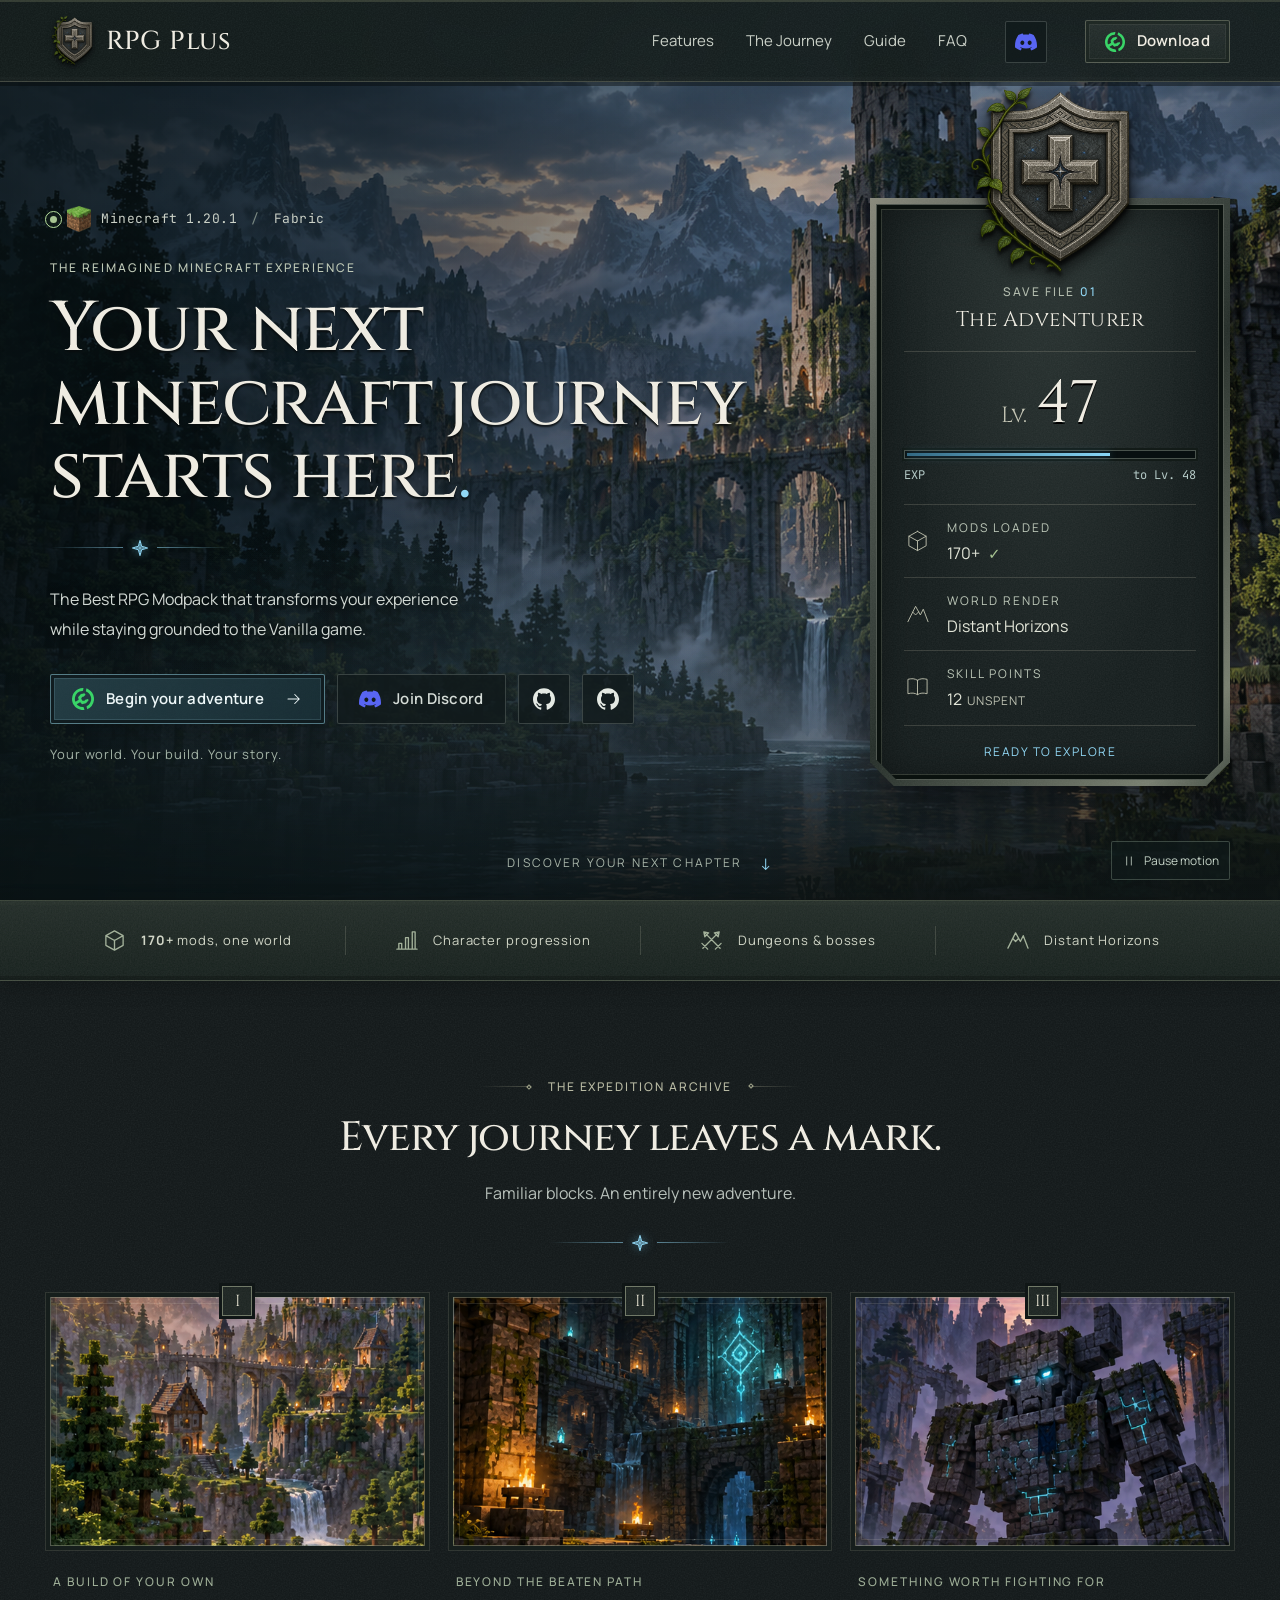
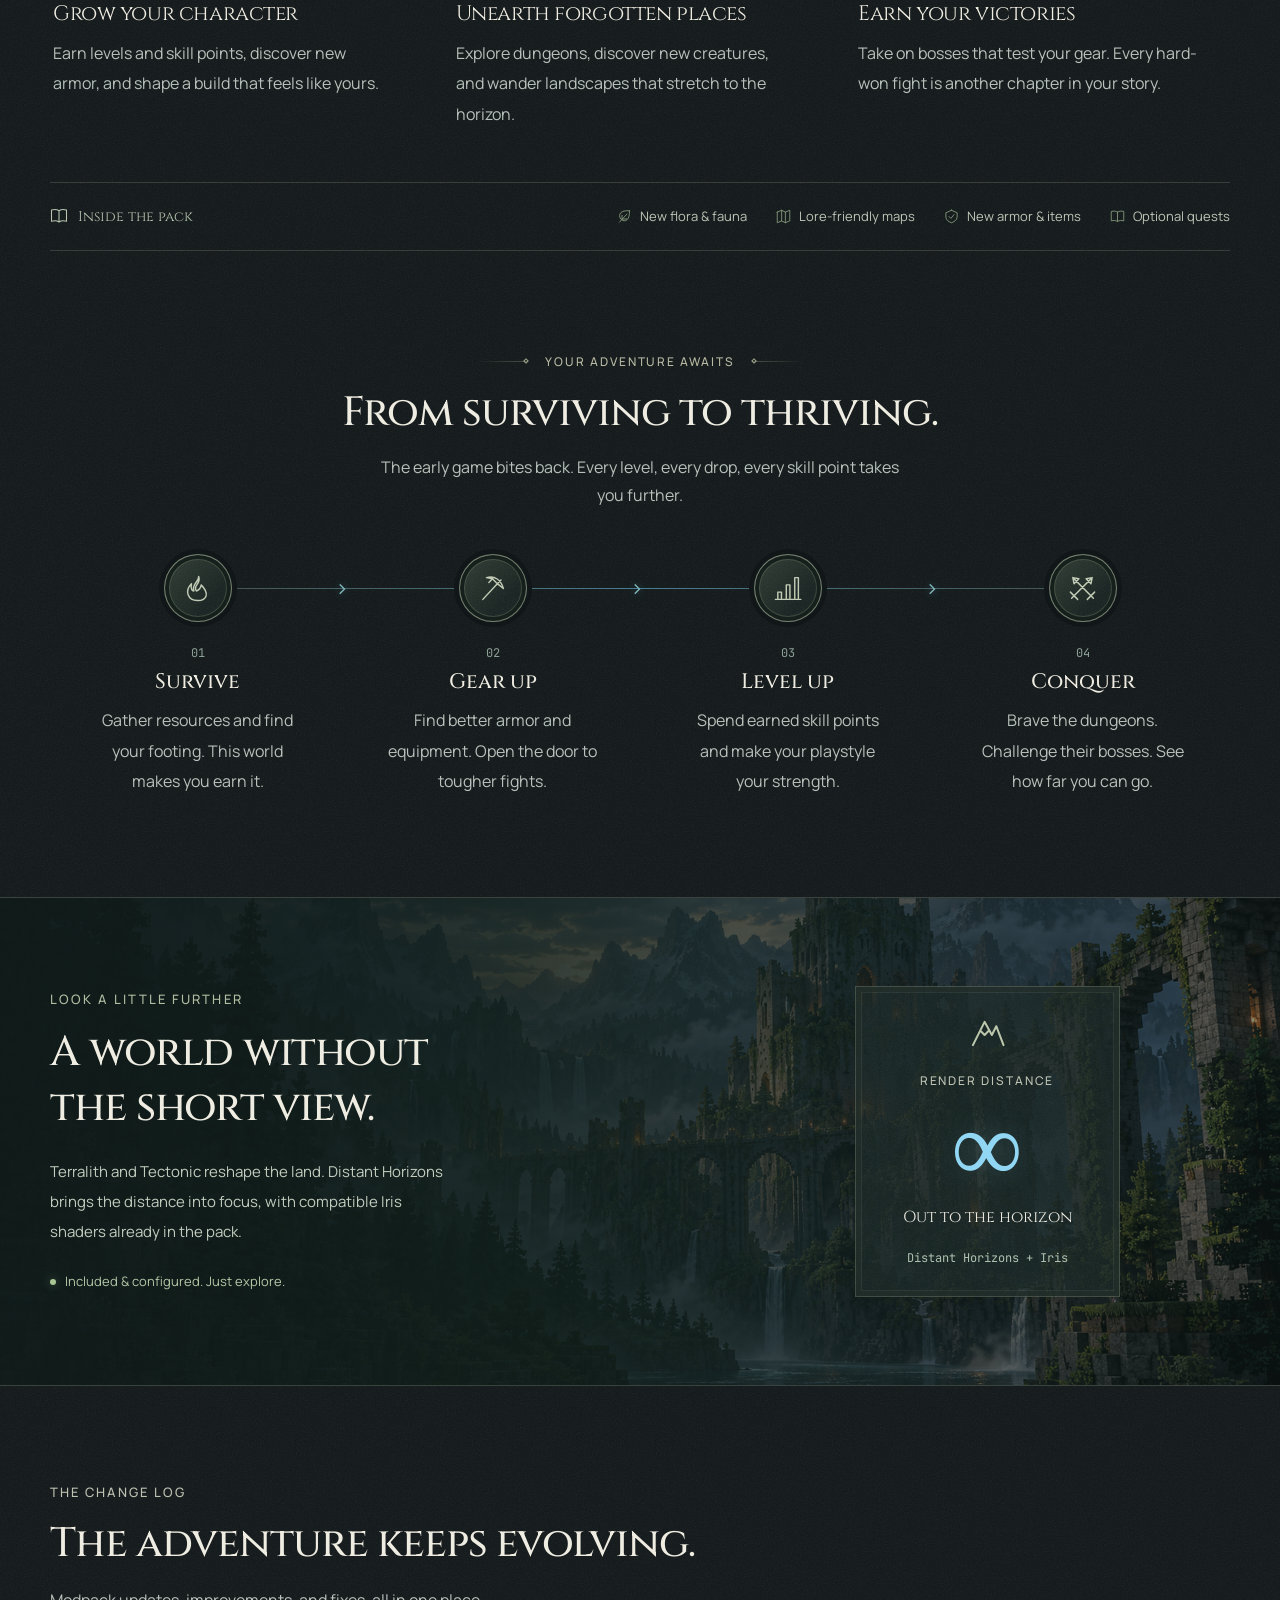
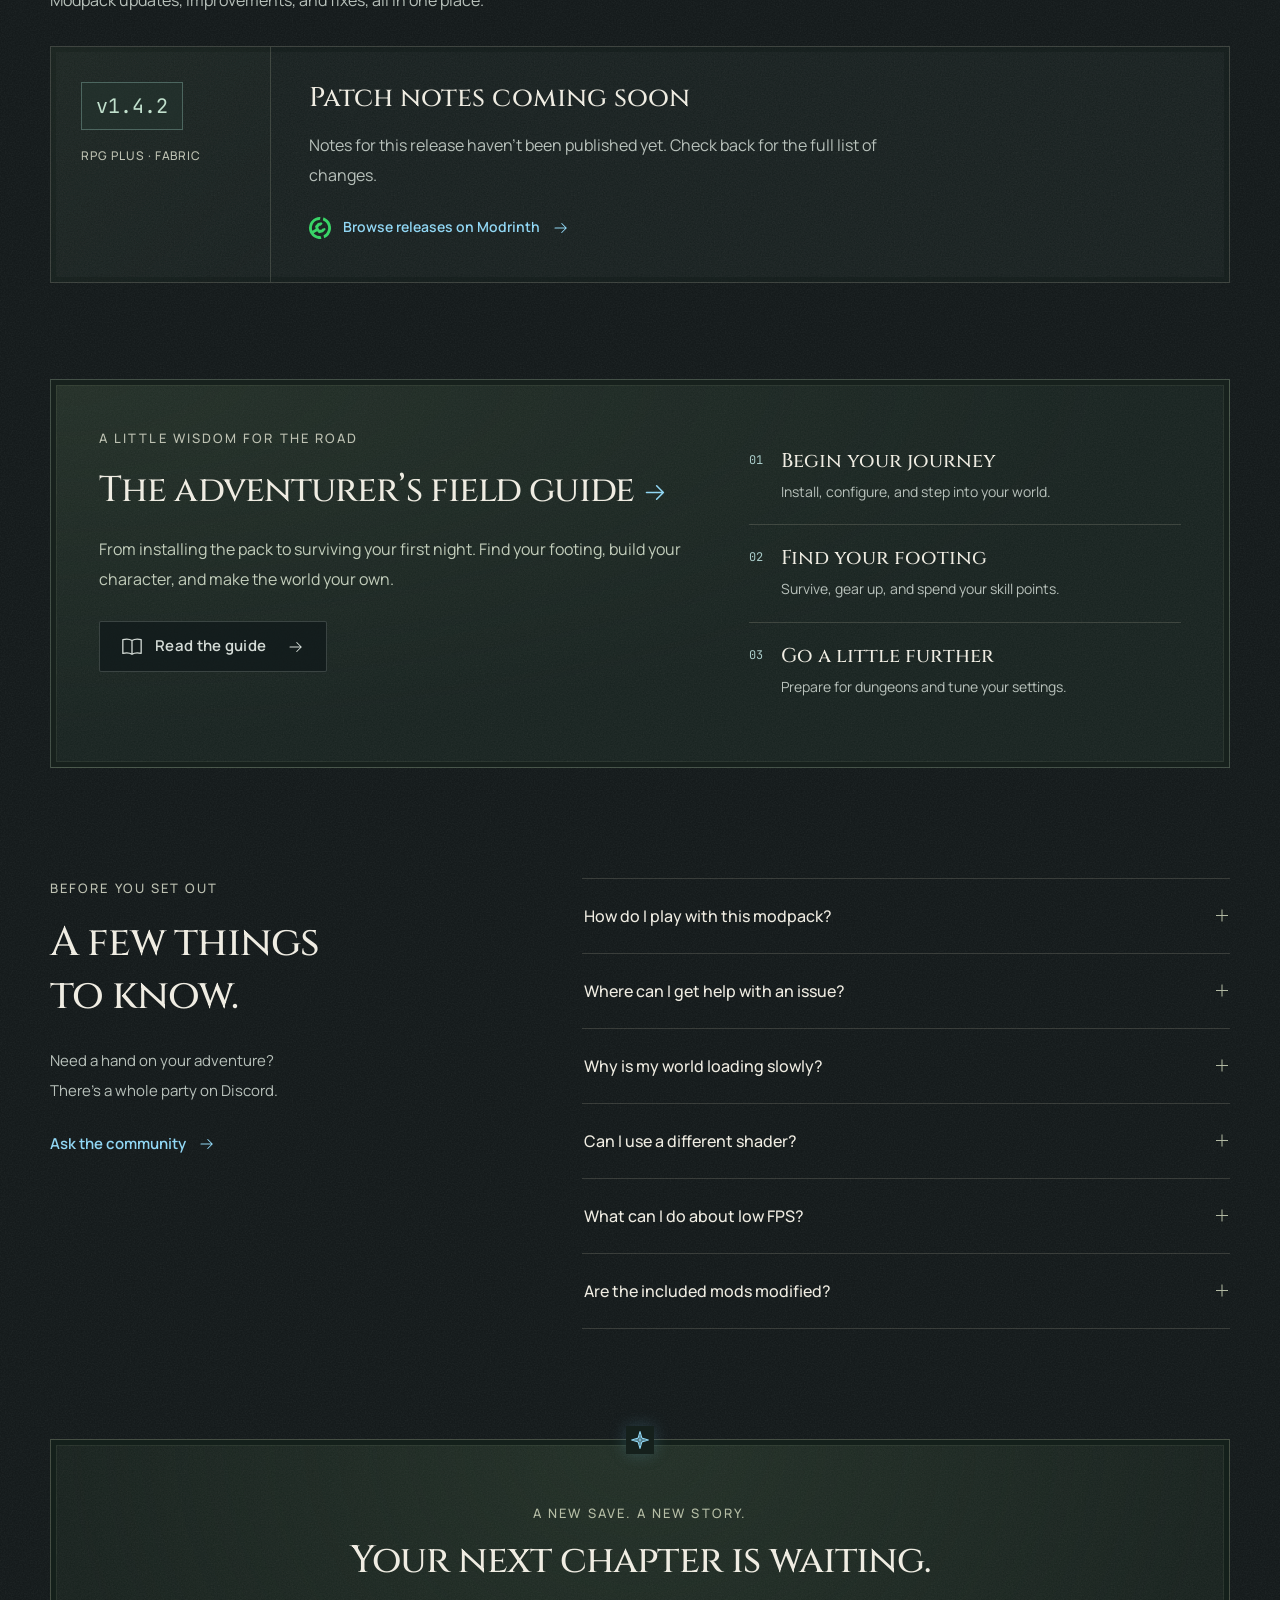
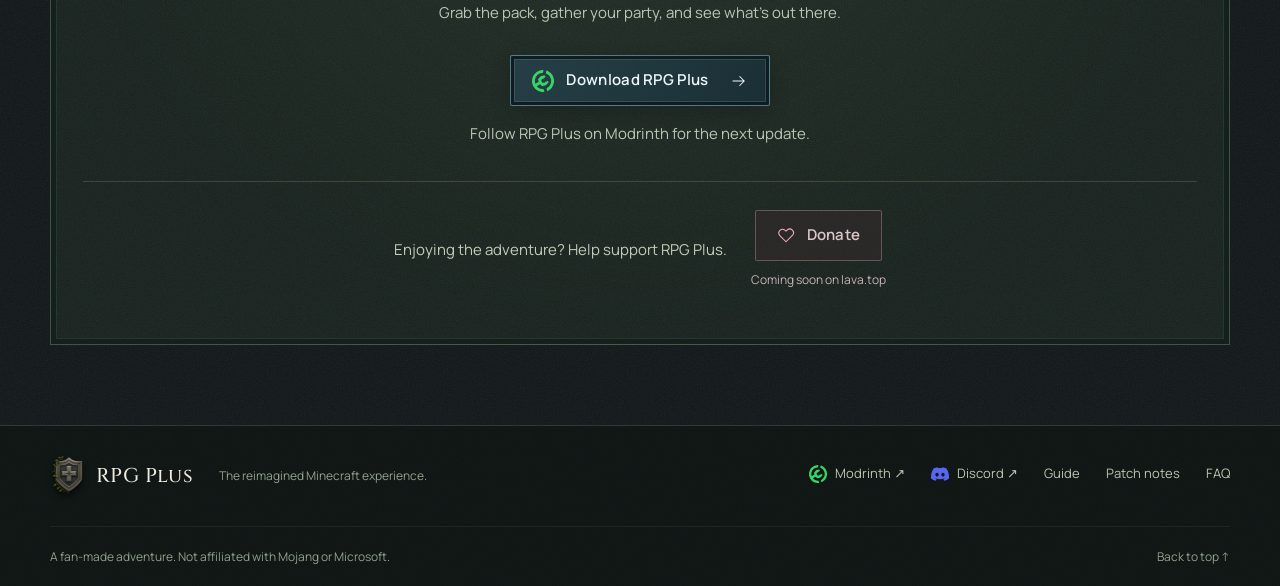
==== commit aab00194: "V3" ====
--- a/index.html
+++ b/index.html
@@ -47,6 +47,7 @@
         <ul>
           <li><a href="#features">Features</a></li>
           <li><a href="#experience">The Journey</a></li>
+          <li><a href="guide.html">Guide</a></li>
           <li><a href="#faq">FAQ</a></li>
         </ul>
       </nav>
@@ -78,7 +79,7 @@
       </div>
       <div class="hero__inner container">
         <div class="hero__copy">
-          <p class="hero__edition"><span class="status-dot" aria-hidden="true"></span> Minecraft 1.20.1 <span class="hero__edition-divider">/</span> Fabric</p>
+          <p class="hero__edition"><span class="status-dot" aria-hidden="true"></span> <img class="minecraft-mark" src="assets/minecraft.png" width="24" height="26" alt=""> Minecraft 1.20.1 <span class="hero__edition-divider">/</span> Fabric</p>
           <p class="eyebrow hero__eyebrow">The reimagined Minecraft experience</p>
           <h1 id="heroTitle">Your next<br>minecraft journey<br>starts here<span class="hero__period">.</span></h1>
           <div class="rune-divider" aria-hidden="true"><span></span><svg class="icon"><use href="#icon-rune"/></svg><span></span></div>
@@ -131,8 +132,7 @@
                   <div><dt>Skill points</dt><dd>12 <span class="save-file__unspent">unspent</span></dd></div>
                 </div>
               </dl>
-              <p class="save-file__status"><span class="status-dot" aria-hidden="true"></span> Ready to explore</p>
-              <p class="save-file__caption">Character preview</p>
+              <p class="save-file__status">Ready to explore</p>
             </div>
           </div>
         </aside>
@@ -247,6 +247,47 @@
       </div>
     </section>
 
+    <!-- PATCH NOTES: edit the version, heading, summary, and list together here.
+         The current version is v1.4.2. Notes are pending; do not invent release changes.
+         For a release: replace the version badge with the new number, replace the heading/summary,
+         and add <li> entries to patch-notes__list. No JavaScript or build step is needed. -->
+    <section class="patch-notes section container" id="patch-notes" aria-labelledby="patchTitle">
+      <div class="section-head reveal">
+        <p class="eyebrow">The change log</p>
+        <h2 id="patchTitle">The adventure keeps evolving.</h2>
+        <p class="patch-notes__intro">Modpack updates, improvements, and fixes, all in one place.</p>
+      </div>
+      <article class="patch-notes__release reveal" aria-labelledby="patchReleaseTitle">
+        <div class="patch-notes__meta">
+          <span class="patch-notes__version">v1.4.2</span>
+          <span class="eyebrow">RPG Plus · Fabric</span>
+        </div>
+        <div class="patch-notes__body">
+          <h3 id="patchReleaseTitle">Patch notes coming soon</h3>
+          <p class="patch-notes__summary">Notes for this release haven’t been published yet. Check back for the full list of changes.</p>
+          <ul class="patch-notes__list"><!-- Add one <li> per patch note. --></ul>
+          <a class="text-link" href="https://modrinth.com/modpack/rpg-plus/versions" target="_blank" rel="noopener">
+            <img class="brand-icon brand-icon--modrinth" src="assets/modrinth.svg" width="20" height="20" alt="">
+            Browse releases on Modrinth <svg class="icon" aria-hidden="true"><use href="#icon-arrow"/></svg>
+          </a>
+        </div>
+      </article>
+    </section>
+
+    <section class="guide-teaser container reveal" id="guide" aria-labelledby="guideTitle">
+      <div class="guide-teaser__copy">
+        <p class="eyebrow">A little wisdom for the road</p>
+        <h2 id="guideTitle"><a href="guide.html">The adventurer’s field guide <svg class="icon" aria-hidden="true"><use href="#icon-arrow"/></svg></a></h2>
+        <p>From installing the pack to surviving your first night. Find your footing, build your character, and make the world your own.</p>
+        <a class="btn btn--ghost" href="guide.html"><svg class="icon" aria-hidden="true"><use href="#icon-book"/></svg> Read the guide <svg class="icon btn__arrow" aria-hidden="true"><use href="#icon-arrow"/></svg></a>
+      </div>
+      <ol class="guide-teaser__chapters" aria-label="Inside the guide">
+        <li><span>01</span><div><h3>Begin your journey</h3><p>Install, configure, and step into your world.</p></div></li>
+        <li><span>02</span><div><h3>Find your footing</h3><p>Survive, gear up, and spend your skill points.</p></div></li>
+        <li><span>03</span><div><h3>Go a little further</h3><p>Prepare for dungeons and tune your settings.</p></div></li>
+      </ol>
+    </section>
+
     <section class="faq section container" id="faq" aria-labelledby="faqTitle">
       <div class="faq__intro reveal">
         <p class="eyebrow">Before you set out</p>
@@ -289,7 +330,6 @@
       <p>Grab the pack, gather your party, and see what’s out there.</p>
       <div class="discord-cta__actions">
         <a class="btn btn--primary" href="https://modrinth.com/modpack/rpg-plus" target="_blank" rel="noopener"><img class="brand-icon brand-icon--modrinth" src="assets/modrinth.svg" width="22" height="22" alt=""> Download RPG Plus <svg class="icon btn__arrow" aria-hidden="true"><use href="#icon-arrow"/></svg></a>
-        <a class="btn btn--ghost" href="https://discord.gg/dh7jVus9ZX" target="_blank" rel="noopener"><img class="brand-icon brand-icon--discord" src="assets/discord.svg" width="22" height="22" alt=""> Join Discord</a>
       </div>
       <p class="discord-cta__follow">Follow RPG Plus on Modrinth for the next update.</p>
       <div class="support">
@@ -312,6 +352,8 @@
       <ul class="footer__links">
         <li><a href="https://modrinth.com/modpack/rpg-plus" target="_blank" rel="noopener"><img class="brand-icon brand-icon--modrinth" src="assets/modrinth.svg" width="22" height="22" alt=""> Modrinth ↗</a></li>
         <li><a href="https://discord.gg/dh7jVus9ZX" target="_blank" rel="noopener"><img class="brand-icon brand-icon--discord" src="assets/discord.svg" width="22" height="22" alt=""> Discord ↗</a></li>
+        <li><a href="guide.html">Guide</a></li>
+        <li><a href="#patch-notes">Patch notes</a></li>
         <li><a href="#faq">FAQ</a></li>
       </ul>
     </div>
--- a/style.css
+++ b/style.css
@@ -564,17 +564,6 @@
   text-transform: uppercase;
   letter-spacing: 0.12em;
 }
-.save-file__status .status-dot {
-  width: 5px;
-  height: 5px;
-}
-.save-file__caption {
-  color: #b8c5b5;
-  text-align: center;
-  font-size: 0.75rem;
-  margin-top: 9px;
-}
-
 /* Stat strip */
 .stats-strip {
   position: relative;
@@ -1320,6 +1309,379 @@
 @keyframes crest-hover {
   0%, 100% { transform: translate(-50%, 0); }
   50% { transform: translate(-50%, -5px); }
+}
+
+/* Minecraft identity and the latest modpack patch */
+.minecraft-mark {
+  display: inline-block;
+  flex: 0 0 auto;
+  width: 24px;
+  height: 26px;
+  object-fit: contain;
+  vertical-align: middle;
+}
+.patch-notes .section-head {
+  margin-bottom: 32px;
+}
+.patch-notes .section-head > .eyebrow {
+  margin-bottom: 14px;
+}
+.patch-notes__intro {
+  margin-top: 16px;
+  color: var(--c-muted);
+  font-size: 1rem;
+}
+.patch-notes__release {
+  display: grid;
+  grid-template-columns: 220px minmax(0, 1fr);
+  border: 1px solid var(--c-line);
+  background: var(--stone-texture), #18232196;
+  box-shadow: inset 0 0 0 5px #111b1866;
+}
+.patch-notes__meta {
+  display: flex;
+  flex-direction: column;
+  align-items: flex-start;
+  gap: 16px;
+  padding: 35px 30px;
+  border-right: 1px solid var(--c-line);
+  background: linear-gradient(140deg, #3a4a3526, transparent);
+}
+.patch-notes__version {
+  padding: 8px 14px;
+  border: 1px solid #9ccac059;
+  background: #24373180;
+  color: #c1e0cd;
+  font: 400 1.25rem/1.5 var(--f-mono);
+  overflow-wrap: anywhere;
+}
+.patch-notes__meta .eyebrow {
+  font-size: 0.75rem;
+  letter-spacing: 0.08em;
+}
+.patch-notes__body {
+  min-width: 0;
+  padding: 35px 38px;
+}
+.patch-notes__body h3 {
+  font-size: 27px;
+}
+.patch-notes__summary {
+  color: var(--c-muted);
+  font-size: 1rem;
+  line-height: 1.9;
+  margin-top: 14px;
+  max-width: 600px;
+}
+.patch-notes__list {
+  padding-left: 20px;
+  list-style: disc;
+  margin-top: 20px;
+  color: #d0d8cb;
+  font-size: 1rem;
+}
+.patch-notes__list:empty {
+  display: none;
+}
+.patch-notes__list li + li {
+  margin-top: 10px;
+}
+.patch-notes__list li::marker {
+  color: var(--c-blue);
+}
+.patch-notes__body .text-link {
+  margin-top: 25px;
+  flex-wrap: wrap;
+  font-size: 0.875rem;
+}
+
+/* A clickable field-guide introduction on the homepage */
+.guide-teaser {
+  display: grid;
+  grid-template-columns: minmax(0, 1.15fr) minmax(0, 0.85fr);
+  gap: 65px;
+  padding: 48px;
+  border: 1px solid #a1b49b4a;
+  background: var(--stone-texture), radial-gradient(ellipse at 0 0, #38483555, transparent 65%), #17221f;
+  box-shadow: inset 0 0 0 5px #17211d, inset 0 0 0 6px #bbcba015;
+}
+.guide-teaser__copy .eyebrow {
+  margin-bottom: 17px;
+}
+.guide-teaser h2 {
+  font-size: clamp(27px, 2.8vw, 36px);
+  line-height: 1.4;
+  letter-spacing: -0.025em;
+}
+.guide-teaser h2 a {
+  transition: color 180ms ease;
+}
+.guide-teaser h2 a:hover {
+  color: var(--c-blue);
+}
+.guide-teaser h2 .icon {
+  display: inline-block;
+  width: 27px;
+  height: 27px;
+  vertical-align: middle;
+  color: var(--c-blue);
+}
+.guide-teaser__copy > p:not(.eyebrow) {
+  color: #c2cdbb;
+  font-size: 1rem;
+  line-height: 1.9;
+  margin-block: 18px 27px;
+}
+.guide-teaser__chapters {
+  align-self: center;
+}
+.guide-teaser__chapters li {
+  display: flex;
+  gap: 18px;
+  padding-block: 20px;
+}
+.guide-teaser__chapters li + li {
+  border-top: 1px solid var(--c-line);
+}
+.guide-teaser__chapters li > span {
+  padding-top: 3px;
+  color: #aaccc9;
+  font: 400 0.75rem/1.5 var(--f-mono);
+}
+.guide-teaser__chapters h3 {
+  font-size: 20px;
+}
+.guide-teaser__chapters p {
+  color: var(--c-muted);
+  font-size: 0.875rem;
+  margin-top: 7px;
+}
+
+/* Standalone guide: a quiet reading layout with persistent chapter links. */
+.nav__links a[aria-current="page"] {
+  color: var(--c-blue);
+}
+.guide-hero {
+  position: relative;
+  padding-top: calc(var(--nav-height) + 50px);
+  padding-bottom: 52px;
+  border-bottom: 1px solid var(--c-line);
+}
+.breadcrumbs {
+  display: flex;
+  flex-wrap: wrap;
+  gap: 13px;
+  margin-bottom: 40px;
+  font-size: 0.8125rem;
+  color: var(--c-muted);
+}
+.breadcrumbs a {
+  color: var(--c-blue);
+}
+.guide-hero > .eyebrow {
+  margin-bottom: 17px;
+  font-size: 0.75rem;
+}
+.guide-hero h1 {
+  font-size: clamp(40px, 5.3vw, 68px);
+  font-weight: 400;
+  line-height: 1.15;
+  letter-spacing: -0.03em;
+}
+.guide-hero__desc {
+  max-width: 680px;
+  margin-top: 24px;
+  color: #c3cec2;
+  font-size: 1.0625rem;
+  line-height: 1.9;
+}
+.guide-hero__edition {
+  display: flex;
+  align-items: center;
+  gap: 12px;
+  margin-top: 27px;
+  color: #c6d0bf;
+  font: 400 0.75rem/1.5 var(--f-mono);
+}
+.guide-layout {
+  display: grid;
+  grid-template-columns: 245px minmax(0, 1fr);
+  align-items: start;
+  gap: 75px;
+  padding-block: 52px 80px;
+}
+.guide-contents {
+  position: sticky;
+  top: calc(var(--nav-height) + 30px);
+  padding: 24px;
+  border: 1px solid var(--c-line);
+  background: var(--stone-texture), #16221e;
+}
+.guide-contents > .eyebrow {
+  margin-bottom: 20px;
+  font-size: 0.75rem;
+}
+.guide-contents ol {
+  display: grid;
+  gap: 7px;
+}
+.guide-contents li a {
+  display: flex;
+  align-items: baseline;
+  gap: 12px;
+  padding-block: 7px;
+  color: #c5d0be;
+  font-size: 0.875rem;
+}
+.guide-contents li span {
+  color: #8eaba2;
+  font: 400 0.75rem/1.5 var(--f-mono);
+}
+.guide-contents a:hover {
+  color: var(--c-blue);
+}
+.guide-contents > .text-link {
+  margin-top: 23px;
+  padding-top: 20px;
+  border-top: 1px solid var(--c-line);
+  font-size: 0.8125rem;
+}
+.guide-article {
+  min-width: 0;
+}
+.guide-chapter {
+  padding-bottom: 45px;
+  margin-bottom: 43px;
+  border-bottom: 1px solid var(--c-line);
+  scroll-margin-top: calc(var(--nav-height) + 26px);
+}
+.guide-chapter > .eyebrow {
+  margin-bottom: 15px;
+  font-size: 0.75rem;
+}
+.guide-chapter h2,
+.guide-help h2 {
+  font-size: clamp(27px, 2.5vw, 34px);
+  line-height: 1.35;
+  letter-spacing: -0.02em;
+}
+.guide-chapter > p:not(.eyebrow),
+.guide-help > p:not(.eyebrow) {
+  margin-top: 20px;
+  color: #c4cfc0;
+  font-size: 1rem;
+  line-height: 1.95;
+}
+.guide-article strong {
+  color: #e2e7db;
+  font-weight: 600;
+}
+.guide-steps,
+.guide-list {
+  margin-top: 23px;
+  padding-left: 23px;
+  color: #c4cfc0;
+  font-size: 1rem;
+  line-height: 1.95;
+}
+.guide-steps {
+  list-style: decimal;
+}
+.guide-list {
+  list-style: disc;
+}
+.guide-steps li,
+.guide-list li {
+  padding-left: 7px;
+}
+.guide-steps li + li,
+.guide-list li + li {
+  margin-top: 16px;
+}
+.guide-steps li::marker,
+.guide-list li::marker {
+  color: var(--c-blue);
+}
+.guide-article li a {
+  color: var(--c-blue);
+  text-decoration: underline;
+  text-underline-offset: 4px;
+}
+.guide-article li a .brand-icon {
+  width: 18px;
+  height: 18px;
+  margin-right: 3px;
+}
+.guide-note {
+  display: flex;
+  align-items: flex-start;
+  gap: 15px;
+  margin-top: 28px;
+  padding: 20px 22px;
+  border-left: 2px solid #91b7a780;
+  background: #24352c59;
+  font-size: 0.9375rem;
+  color: #bfcfbc;
+}
+.guide-note .icon {
+  width: 20px;
+  height: 20px;
+  margin-top: 5px;
+  color: #adcec1;
+}
+.guide-note p {
+  line-height: 1.9;
+}
+.guide-help {
+  padding: 30px;
+  border: 1px solid var(--c-line);
+  background: var(--stone-texture), #1a2821;
+}
+.guide-help > .eyebrow {
+  margin-bottom: 12px;
+  font-size: 0.75rem;
+}
+.guide-help .btn {
+  margin-top: 25px;
+}
+.guide-help > .text-link {
+  display: flex;
+  width: fit-content;
+  margin-top: 23px;
+  font-size: 0.875rem;
+}
+
+@media (max-width: 1100px) {
+  .guide-teaser { gap: 40px; padding: 35px; }
+  .guide-layout { grid-template-columns: 220px minmax(0, 1fr); gap: 40px; }
+}
+@media (max-width: 820px) {
+  .guide-teaser { grid-template-columns: 1fr; gap: 15px; }
+  .guide-layout { grid-template-columns: 1fr; gap: 35px; }
+  .guide-contents { position: static; }
+  .guide-contents ol { grid-template-columns: repeat(2, minmax(0, 1fr)); column-gap: 24px; }
+}
+@media (max-width: 640px) {
+  .patch-notes__release { grid-template-columns: 1fr; }
+  .patch-notes__meta { padding: 25px; border-right: 0; border-bottom: 1px solid var(--c-line); flex-direction: row; flex-wrap: wrap; align-items: center; }
+  .patch-notes__body { padding: 27px 25px; }
+  .patch-notes__body h3 { font-size: 24px; }
+  .patch-notes__body .text-link { font-size: 0.8125rem; }
+  .guide-teaser { padding: 30px 25px; }
+  .guide-teaser h2 { font-size: 28px; }
+  .guide-teaser__chapters h3 { font-size: 19px; }
+  .guide-hero { padding-top: calc(var(--nav-height) + 30px); padding-bottom: 38px; }
+  .breadcrumbs { margin-bottom: 30px; }
+  .guide-hero h1 { font-size: clamp(32px, 10vw, 48px); }
+  .guide-hero__desc { font-size: 1rem; }
+  .guide-layout { padding-block: 35px 55px; }
+  .guide-contents { padding: 23px; }
+  .guide-contents ol { grid-template-columns: 1fr; }
+  .guide-chapter { padding-bottom: 33px; margin-bottom: 32px; }
+  .guide-note { padding: 18px 17px; gap: 12px; }
+  .guide-help { padding: 25px; }
+  .guide-help .btn { padding-inline: 17px; }
+  .footer__links { flex-wrap: wrap; gap: 16px 24px; }
 }
 
 /* Smaller desktop and tablet */
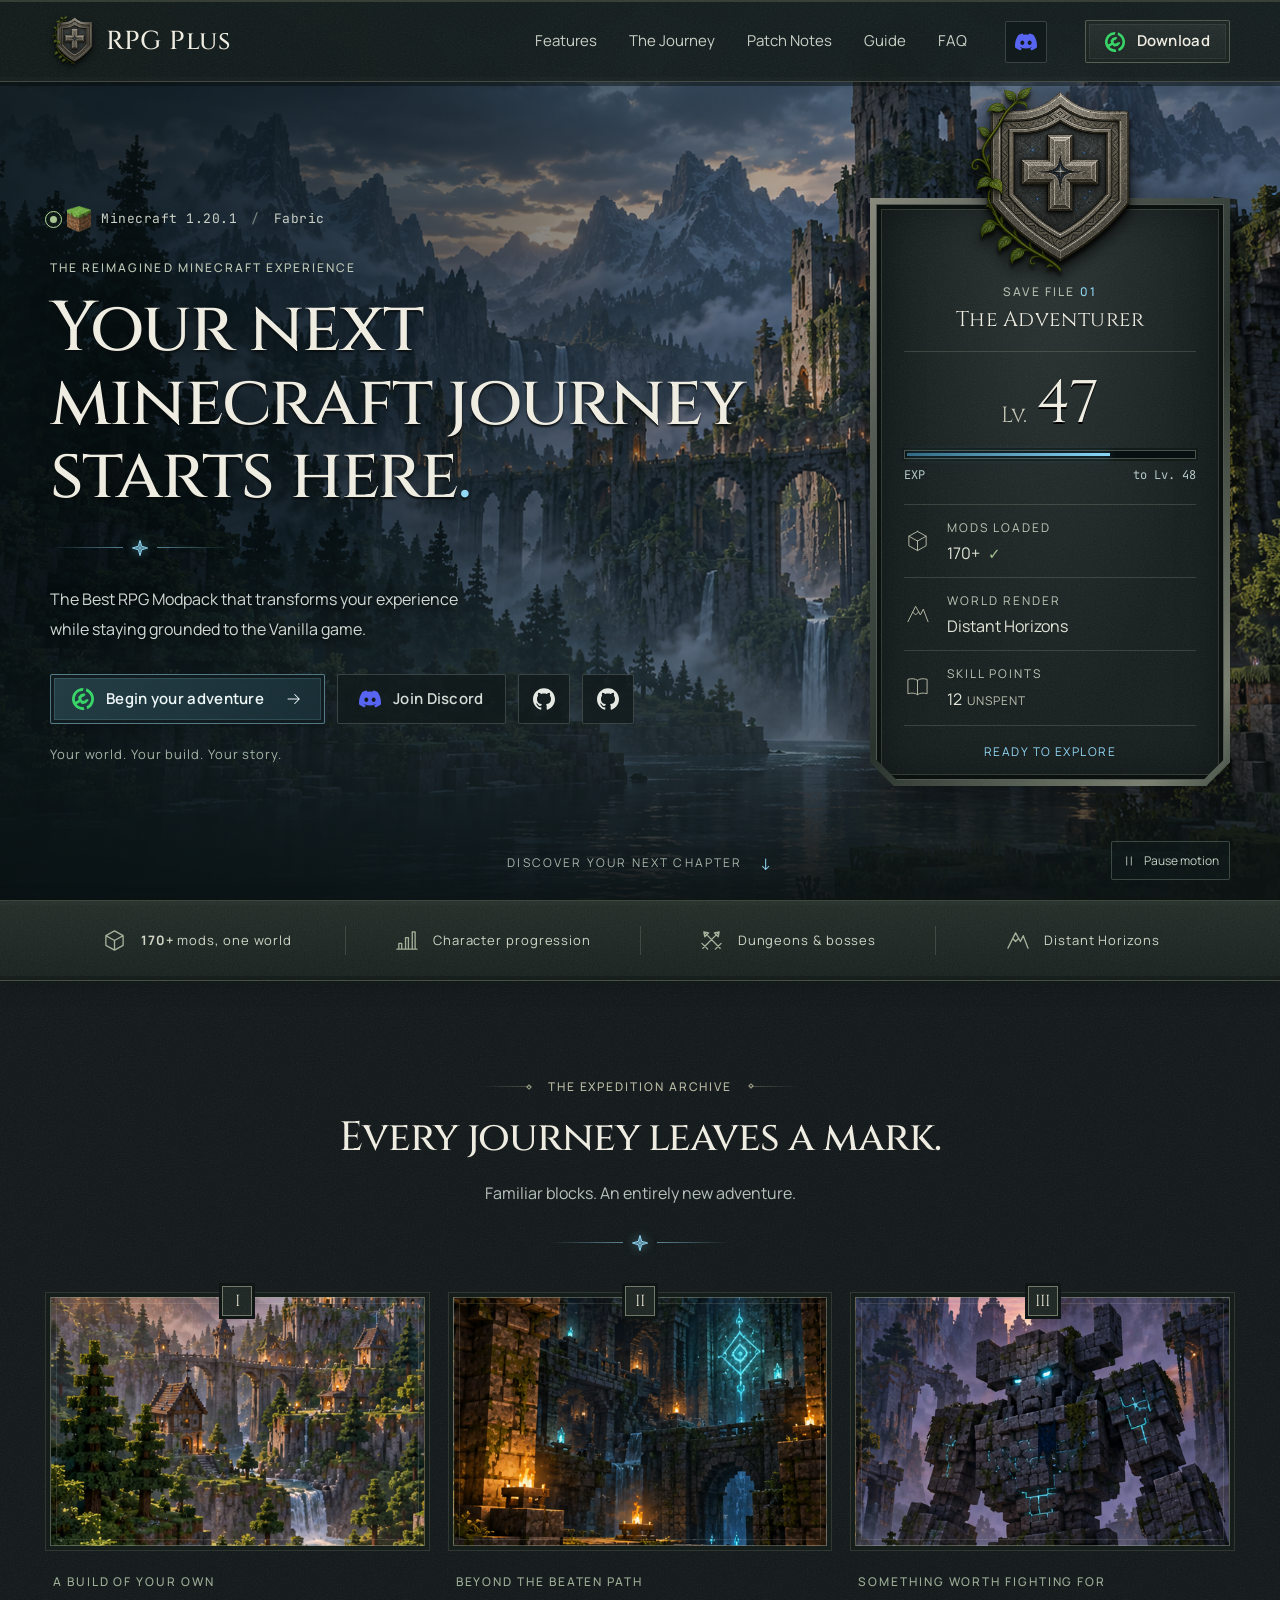
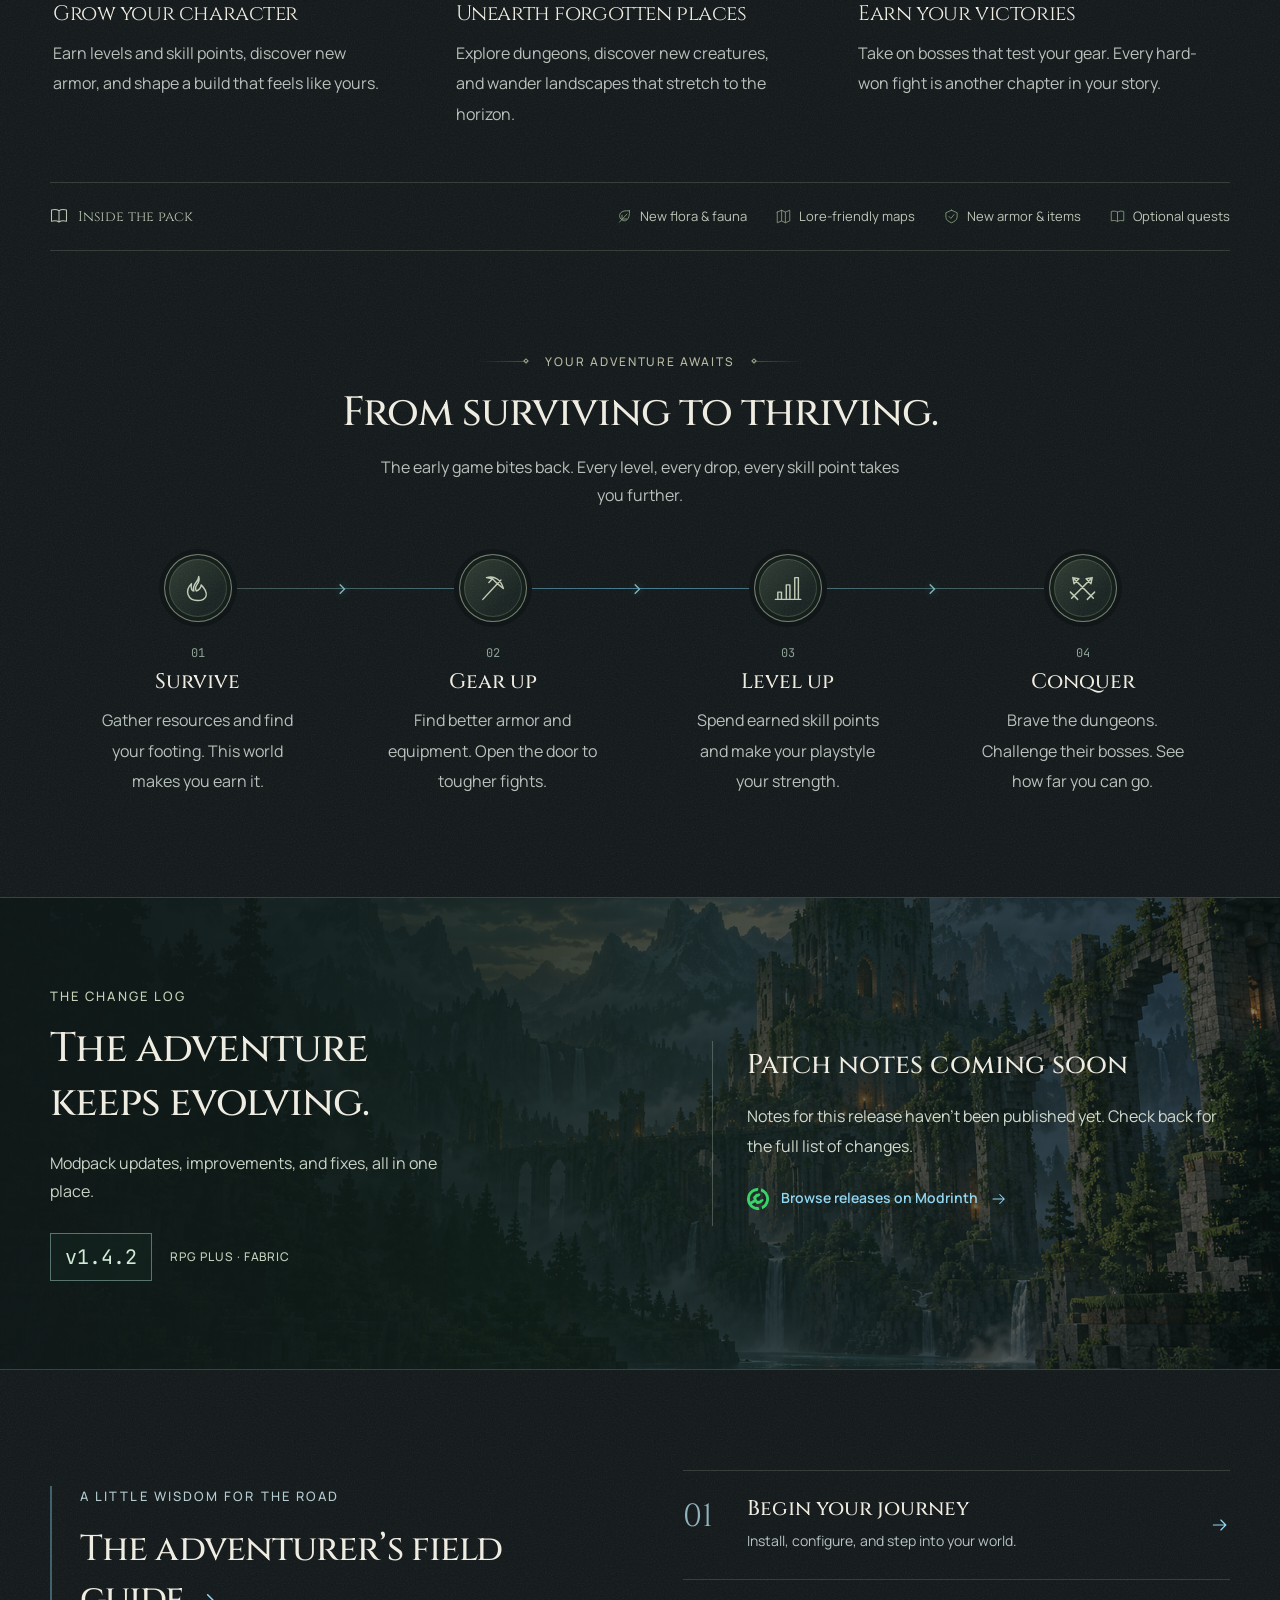
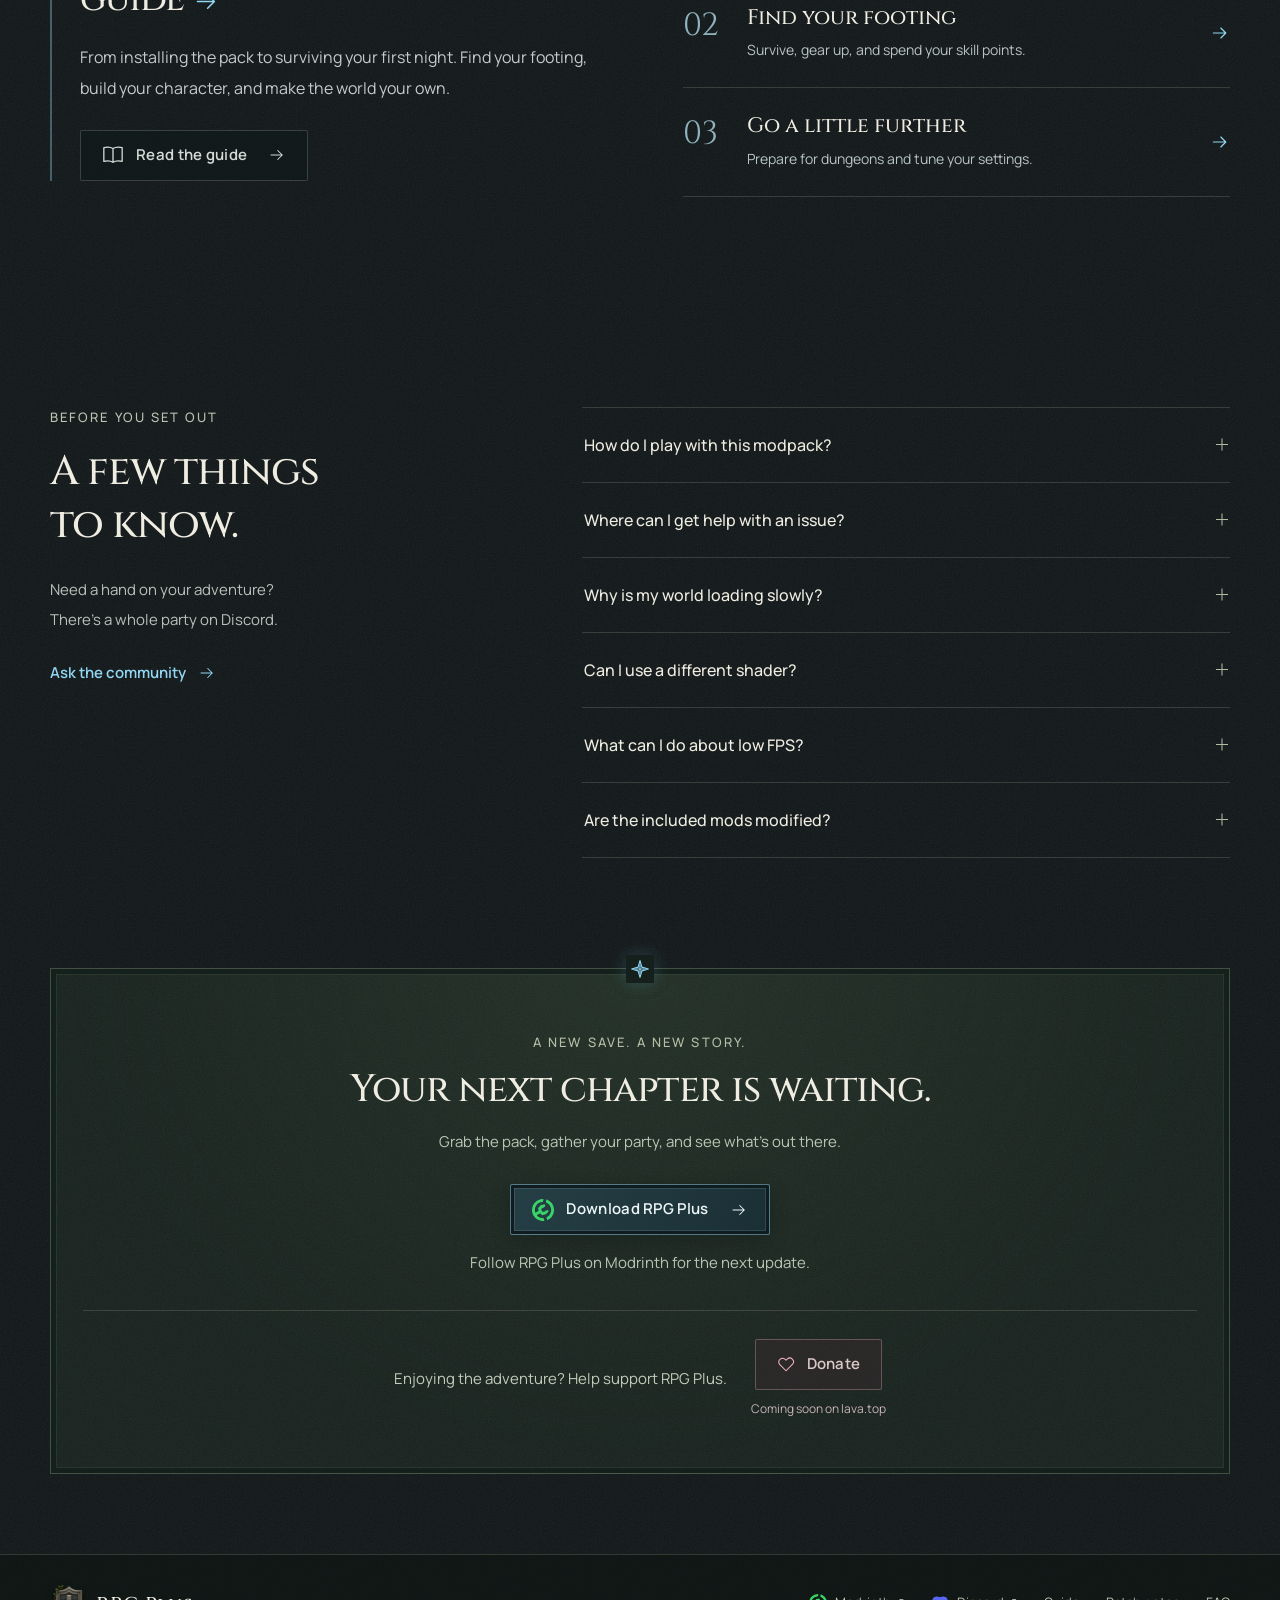
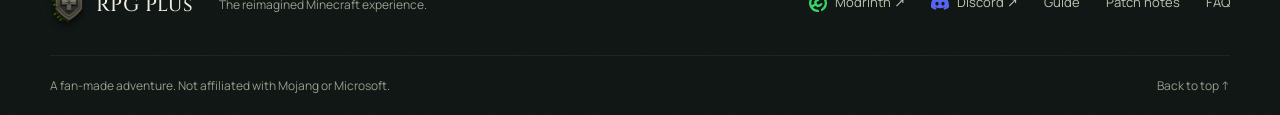
==== commit 297a3640: "changes" ====
--- a/index.html
+++ b/index.html
@@ -47,6 +47,7 @@
         <ul>
           <li><a href="#features">Features</a></li>
           <li><a href="#experience">The Journey</a></li>
+          <li><a href="#patch-notes">Patch Notes</a></li>
           <li><a href="guide.html">Guide</a></li>
           <li><a href="#faq">FAQ</a></li>
         </ul>
@@ -229,49 +230,32 @@
       </ol>
     </section>
 
-    <section class="horizons" aria-labelledby="horizonsTitle">
-      <div class="horizons__inner container reveal">
-        <div class="horizons__copy">
-          <p class="eyebrow">Look a little further</p>
-          <h2 id="horizonsTitle">A world without<br>the short view.</h2>
-          <p>Terralith and Tectonic reshape the land. Distant Horizons brings the distance into focus, with compatible Iris shaders already in the pack.</p>
-          <span class="horizons__included"><span class="status-dot" aria-hidden="true"></span> Included &amp; configured. Just explore.</span>
-        </div>
-        <div class="horizons__readout" aria-label="Distant Horizons and compatible Iris shaders included">
-          <svg class="icon" aria-hidden="true"><use href="#icon-mountain"/></svg>
-          <span class="eyebrow">Render distance</span>
-          <span class="horizons__infinity" aria-hidden="true">∞</span>
-          <span class="horizons__label">Out to the horizon</span>
-          <span class="horizons__shader">Distant Horizons + Iris</span>
-        </div>
-      </div>
-    </section>
-
     <!-- PATCH NOTES: edit the version, heading, summary, and list together here.
-         The current version is v1.4.2. Notes are pending; do not invent release changes.
-         For a release: replace the version badge with the new number, replace the heading/summary,
-         and add <li> entries to patch-notes__list. No JavaScript or build step is needed. -->
-    <section class="patch-notes section container" id="patch-notes" aria-labelledby="patchTitle">
-      <div class="section-head reveal">
-        <p class="eyebrow">The change log</p>
-        <h2 id="patchTitle">The adventure keeps evolving.</h2>
-        <p class="patch-notes__intro">Modpack updates, improvements, and fixes, all in one place.</p>
-      </div>
-      <article class="patch-notes__release reveal" aria-labelledby="patchReleaseTitle">
-        <div class="patch-notes__meta">
-          <span class="patch-notes__version">v1.4.2</span>
-          <span class="eyebrow">RPG Plus · Fabric</span>
-        </div>
-        <div class="patch-notes__body">
-          <h3 id="patchReleaseTitle">Patch notes coming soon</h3>
-          <p class="patch-notes__summary">Notes for this release haven’t been published yet. Check back for the full list of changes.</p>
-          <ul class="patch-notes__list"><!-- Add one <li> per patch note. --></ul>
-          <a class="text-link" href="https://modrinth.com/modpack/rpg-plus/versions" target="_blank" rel="noopener">
-            <img class="brand-icon brand-icon--modrinth" src="assets/modrinth.svg" width="20" height="20" alt="">
-            Browse releases on Modrinth <svg class="icon" aria-hidden="true"><use href="#icon-arrow"/></svg>
-          </a>
-        </div>
-      </article>
+         Change --patch-background to a new local image for each release.
+         The current version is v1.4.2; release notes are still pending. -->
+    <section class="patch-notes" id="patch-notes" aria-labelledby="patchTitle" style="--patch-background: url('assets/ruined-valley.png')">
+      <div class="patch-notes__inner container">
+        <div class="section-head reveal">
+          <p class="eyebrow">The change log</p>
+          <h2 id="patchTitle">The adventure<br>keeps evolving.</h2>
+          <p class="patch-notes__intro">Modpack updates, improvements, and fixes, all in one place.</p>
+          <div class="patch-notes__meta">
+            <span class="patch-notes__version">v1.4.2</span>
+            <span class="eyebrow">RPG Plus · Fabric</span>
+          </div>
+        </div>
+        <article class="patch-notes__release reveal" aria-labelledby="patchReleaseTitle">
+          <div class="patch-notes__body">
+            <h3 id="patchReleaseTitle">Patch notes coming soon</h3>
+            <p class="patch-notes__summary">Notes for this release haven’t been published yet. Check back for the full list of changes.</p>
+            <ul class="patch-notes__list"><!-- Add one <li> per patch note. --></ul>
+            <a class="text-link" href="https://modrinth.com/modpack/rpg-plus/versions" target="_blank" rel="noopener">
+              <img class="brand-icon brand-icon--modrinth" src="assets/modrinth.svg" width="20" height="20" alt="">
+              Browse releases on Modrinth <svg class="icon" aria-hidden="true"><use href="#icon-arrow"/></svg>
+            </a>
+          </div>
+        </article>
+      </div>
     </section>
 
     <section class="guide-teaser container reveal" id="guide" aria-labelledby="guideTitle">
@@ -282,9 +266,9 @@
         <a class="btn btn--ghost" href="guide.html"><svg class="icon" aria-hidden="true"><use href="#icon-book"/></svg> Read the guide <svg class="icon btn__arrow" aria-hidden="true"><use href="#icon-arrow"/></svg></a>
       </div>
       <ol class="guide-teaser__chapters" aria-label="Inside the guide">
-        <li><span>01</span><div><h3>Begin your journey</h3><p>Install, configure, and step into your world.</p></div></li>
-        <li><span>02</span><div><h3>Find your footing</h3><p>Survive, gear up, and spend your skill points.</p></div></li>
-        <li><span>03</span><div><h3>Go a little further</h3><p>Prepare for dungeons and tune your settings.</p></div></li>
+        <li><a href="guide.html#installation"><span class="guide-teaser__number">01</span><div><h3>Begin your journey</h3><p>Install, configure, and step into your world.</p></div><svg class="icon" aria-hidden="true"><use href="#icon-arrow"/></svg></a></li>
+        <li><a href="guide.html#first-night"><span class="guide-teaser__number">02</span><div><h3>Find your footing</h3><p>Survive, gear up, and spend your skill points.</p></div><svg class="icon" aria-hidden="true"><use href="#icon-arrow"/></svg></a></li>
+        <li><a href="guide.html#dungeons"><span class="guide-teaser__number">03</span><div><h3>Go a little further</h3><p>Prepare for dungeons and tune your settings.</p></div><svg class="icon" aria-hidden="true"><use href="#icon-arrow"/></svg></a></li>
       </ol>
     </section>
 
--- a/style.css
+++ b/style.css
@@ -602,7 +602,6 @@
 /* Section headings and image-led feature chapters */
 .section-head h2,
 .faq h2,
-.horizons h2,
 .discord-cta h2 {
   font-size: clamp(30px, 3.2vw, 42px);
   line-height: 1.3;
@@ -821,84 +820,6 @@
   line-height: 1.9;
 }
 
-/* Landscape interlude */
-.horizons {
-  position: relative;
-  isolation: isolate;
-  border-block: 1px solid var(--c-line);
-  background: #162322;
-}
-.horizons::before {
-  content: '';
-  z-index: -1;
-  position: absolute;
-  inset: 0;
-  background: linear-gradient(90deg, #101a19ee 5%, #11201ad1 40%, #101f1d57), url('assets/ruined-valley.png') 50% 52% / cover;
-  opacity: 0.75;
-}
-.horizons__inner {
-  display: grid;
-  grid-template-columns: 1.1fr 0.9fr;
-  align-items: center;
-  gap: 100px;
-  padding-block: 88px;
-}
-.horizons__copy .eyebrow {
-  color: #b2bda2;
-  margin-bottom: 16px;
-}
-.horizons h2 {
-  font-size: 42px;
-}
-.horizons__copy > p:not(.eyebrow) {
-  margin-top: 22px;
-  max-width: 410px;
-  font-size: 0.9375rem;
-  line-height: 2;
-  color: #c2ccbf;
-}
-.horizons__included {
-  display: inline-flex;
-  align-items: center;
-  gap: 9px;
-  margin-top: 23px;
-  font-size: 0.8125rem;
-  color: #b3c8a8;
-}
-.horizons__readout {
-  display: flex;
-  flex-direction: column;
-  align-items: center;
-  justify-self: center;
-  width: 265px;
-  padding: 29px 15px;
-  border: 1px solid #bbc4a43d;
-  background: var(--stone-texture), #152321b3;
-  box-shadow: inset 0 0 0 5px #1824208f, inset 0 0 0 6px #c3c9ae18, 0 10px 45px #0003;
-}
-.horizons__readout > .icon {
-  width: 35px;
-  height: 35px;
-  color: #bdc7ab;
-  margin-bottom: 20px;
-}
-.horizons__readout .eyebrow {
-  font-size: 0.75rem;
-}
-.horizons__infinity {
-  color: var(--c-blue);
-  font: 400 100px/1.15 Georgia, serif;
-  text-shadow: 0 0 30px #90d8f43b;
-}
-.horizons__label {
-  font: 400 16px/1.5 var(--f-display);
-}
-.horizons__shader {
-  margin-top: 20px;
-  color: #aec2b0;
-  font: 400 0.75rem/1.5 var(--f-mono);
-}
-
 /* FAQ */
 .faq {
   display: grid;
@@ -1320,105 +1241,115 @@
   object-fit: contain;
   vertical-align: middle;
 }
+/* Full-width patch backdrop. The release owns its image through --patch-background. */
+.patch-notes {
+  position: relative;
+  isolation: isolate;
+  border-block: 1px solid var(--c-line);
+  background: #162322;
+}
+.patch-notes::before {
+  content: '';
+  position: absolute;
+  z-index: -1;
+  inset: 0;
+  background-image: linear-gradient(90deg, #101a19f2 5%, #11201ad9 40%, #101f1d85), var(--patch-background);
+  background-position: center, 50% 52%;
+  background-size: cover;
+}
+.patch-notes__inner {
+  display: grid;
+  grid-template-columns: minmax(0, 1.05fr) minmax(0, 0.95fr);
+  align-items: center;
+  gap: 90px;
+  padding-block: 88px;
+}
 .patch-notes .section-head {
-  margin-bottom: 32px;
+  margin-bottom: 0;
 }
 .patch-notes .section-head > .eyebrow {
-  margin-bottom: 14px;
+  margin-bottom: 16px;
+  color: #c5d1b9;
 }
 .patch-notes__intro {
-  margin-top: 16px;
-  color: var(--c-muted);
+  margin-top: 20px;
+  color: #c9d3c6;
   font-size: 1rem;
+  max-width: 420px;
 }
 .patch-notes__release {
-  display: grid;
-  grid-template-columns: 220px minmax(0, 1fr);
-  border: 1px solid var(--c-line);
-  background: var(--stone-texture), #18232196;
-  box-shadow: inset 0 0 0 5px #111b1866;
+  min-width: 0;
+  padding: 8px 0 8px 34px;
+  border-left: 1px solid #bdcebd4d;
 }
 .patch-notes__meta {
   display: flex;
-  flex-direction: column;
-  align-items: flex-start;
-  gap: 16px;
-  padding: 35px 30px;
-  border-right: 1px solid var(--c-line);
-  background: linear-gradient(140deg, #3a4a3526, transparent);
+  align-items: center;
+  flex-wrap: wrap;
+  gap: 18px;
+  margin-top: 28px;
 }
 .patch-notes__version {
   padding: 8px 14px;
-  border: 1px solid #9ccac059;
-  background: #24373180;
-  color: #c1e0cd;
+  border: 1px solid #9ccac080;
+  background: #15262199;
+  color: #d3ecda;
   font: 400 1.25rem/1.5 var(--f-mono);
   overflow-wrap: anywhere;
 }
 .patch-notes__meta .eyebrow {
+  color: #c4d1bd;
   font-size: 0.75rem;
   letter-spacing: 0.08em;
 }
-.patch-notes__body {
-  min-width: 0;
-  padding: 35px 38px;
-}
 .patch-notes__body h3 {
   font-size: 27px;
 }
 .patch-notes__summary {
-  color: var(--c-muted);
+  color: #d1dacd;
   font-size: 1rem;
   line-height: 1.9;
-  margin-top: 14px;
-  max-width: 600px;
+  margin-top: 18px;
 }
 .patch-notes__list {
   padding-left: 20px;
   list-style: disc;
   margin-top: 20px;
-  color: #d0d8cb;
+  color: #e2e8dd;
   font-size: 1rem;
 }
-.patch-notes__list:empty {
-  display: none;
-}
-.patch-notes__list li + li {
-  margin-top: 10px;
-}
-.patch-notes__list li::marker {
-  color: var(--c-blue);
-}
+.patch-notes__list:empty { display: none; }
+.patch-notes__list li + li { margin-top: 10px; }
+.patch-notes__list li::marker { color: var(--c-blue); }
 .patch-notes__body .text-link {
   margin-top: 25px;
   flex-wrap: wrap;
   font-size: 0.875rem;
 }
 
-/* A clickable field-guide introduction on the homepage */
+/* An open journal index: generous space and ruled chapter links, without a card. */
 .guide-teaser {
   display: grid;
-  grid-template-columns: minmax(0, 1.15fr) minmax(0, 0.85fr);
-  gap: 65px;
-  padding: 48px;
-  border: 1px solid #a1b49b4a;
-  background: var(--stone-texture), radial-gradient(ellipse at 0 0, #38483555, transparent 65%), #17221f;
-  box-shadow: inset 0 0 0 5px #17211d, inset 0 0 0 6px #bbcba015;
+  grid-template-columns: minmax(0, 1fr) minmax(0, 1fr);
+  gap: 85px;
+  padding-block: 100px;
+}
+.guide-teaser__copy {
+  align-self: center;
+  padding-left: 28px;
+  border-left: 2px solid #91d7f45c;
 }
 .guide-teaser__copy .eyebrow {
   margin-bottom: 17px;
+  color: #b3cbd1;
 }
 .guide-teaser h2 {
-  font-size: clamp(27px, 2.8vw, 36px);
+  font-size: clamp(27px, 2.8vw, 38px);
   line-height: 1.4;
   letter-spacing: -0.025em;
 }
-.guide-teaser h2 a {
-  transition: color 180ms ease;
-}
-.guide-teaser h2 a:hover {
-  color: var(--c-blue);
-}
+.guide-teaser h2 a { transition: color 180ms ease; }
+.guide-teaser h2 a:hover { color: var(--c-blue); }
 .guide-teaser h2 .icon {
   display: inline-block;
   width: 27px;
@@ -1427,35 +1358,43 @@
   color: var(--c-blue);
 }
 .guide-teaser__copy > p:not(.eyebrow) {
-  color: #c2cdbb;
+  color: #c2cccb;
   font-size: 1rem;
   line-height: 1.9;
   margin-block: 18px 27px;
 }
-.guide-teaser__chapters {
-  align-self: center;
-}
-.guide-teaser__chapters li {
-  display: flex;
-  gap: 18px;
-  padding-block: 20px;
-}
-.guide-teaser__chapters li + li {
-  border-top: 1px solid var(--c-line);
-}
-.guide-teaser__chapters li > span {
-  padding-top: 3px;
-  color: #aaccc9;
-  font: 400 0.75rem/1.5 var(--f-mono);
+.guide-teaser__chapters { align-self: center; }
+.guide-teaser__chapters li { border-bottom: 1px solid var(--c-line); }
+.guide-teaser__chapters li:first-child { border-top: 1px solid var(--c-line); }
+.guide-teaser__chapters li a {
+  display: grid;
+  grid-template-columns: 44px minmax(0, 1fr) 20px;
+  align-items: center;
+  gap: 20px;
+  padding-block: 25px;
+}
+.guide-teaser__number {
+  align-self: start;
+  font: 400 32px/1.3 var(--f-display);
+  color: #91b3be;
 }
 .guide-teaser__chapters h3 {
-  font-size: 20px;
+  font-size: 21px;
+  transition: color 180ms ease;
 }
 .guide-teaser__chapters p {
-  color: var(--c-muted);
+  color: #b8c4c4;
   font-size: 0.875rem;
   margin-top: 7px;
 }
+.guide-teaser__chapters .icon {
+  width: 20px;
+  height: 20px;
+  color: var(--c-blue);
+  transition: transform 180ms ease;
+}
+.guide-teaser__chapters a:hover h3 { color: var(--c-blue); }
+.guide-teaser__chapters a:hover .icon { transform: translateX(4px); }
 
 /* Standalone guide: a quiet reading layout with persistent chapter links. */
 .nav__links a[aria-current="page"] {
@@ -1652,7 +1591,7 @@
 }
 
 @media (max-width: 1100px) {
-  .guide-teaser { gap: 40px; padding: 35px; }
+  .guide-teaser { gap: 50px; padding-block: 80px; }
   .guide-layout { grid-template-columns: 220px minmax(0, 1fr); gap: 40px; }
 }
 @media (max-width: 820px) {
@@ -1662,12 +1601,14 @@
   .guide-contents ol { grid-template-columns: repeat(2, minmax(0, 1fr)); column-gap: 24px; }
 }
 @media (max-width: 640px) {
-  .patch-notes__release { grid-template-columns: 1fr; }
-  .patch-notes__meta { padding: 25px; border-right: 0; border-bottom: 1px solid var(--c-line); flex-direction: row; flex-wrap: wrap; align-items: center; }
-  .patch-notes__body { padding: 27px 25px; }
+  .patch-notes__inner { padding-block: 65px; grid-template-columns: 1fr; gap: 32px; }
+  .patch-notes__release { border-left: 0; border-top: 1px solid #bdcebd4d; padding: 27px 0 0; }
   .patch-notes__body h3 { font-size: 24px; }
   .patch-notes__body .text-link { font-size: 0.8125rem; }
-  .guide-teaser { padding: 30px 25px; }
+  .guide-teaser { padding-block: 65px; }
+  .guide-teaser__copy { padding-left: 20px; }
+  .guide-teaser__chapters li a { grid-template-columns: 35px minmax(0, 1fr) 18px; gap: 15px; }
+  .guide-teaser__number { font-size: 26px; }
   .guide-teaser h2 { font-size: 28px; }
   .guide-teaser__chapters h3 { font-size: 19px; }
   .guide-hero { padding-top: calc(var(--nav-height) + 30px); padding-bottom: 38px; }
@@ -1707,8 +1648,9 @@
   .faq { gap: 60px; }
   .footer__tag { max-width: 150px; }
 }
-@media (max-width: 820px) {
-  :root { --nav-height: 72px; }
+@media (max-width: 1024px) {
+  html:not(.js) .hero__inner { padding-top: 250px; }
+  html:not(.js) .guide-hero { padding-top: 240px; }
   .nav__title { font-size: 22px; }
   .nav__emblem { width: 37px; height: 43px; }
   .nav__discord { margin-left: auto; }
@@ -1723,7 +1665,7 @@
     background: var(--stone-texture), #121c19;
     border-bottom: 1px solid var(--c-line);
   }
-  .nav__links ul { justify-content: space-between; }
+  .nav__links ul { justify-content: space-between; flex-wrap: wrap; gap: 0 22px; }
   .js .nav__links {
     display: none;
     padding: 12px 32px 22px;
@@ -1732,6 +1674,9 @@
   .js .nav__links ul { display: block; }
   .js .nav__links a { padding-block: 15px; border-bottom: 1px solid var(--c-line); }
   .js .nav__toggle { display: flex; }
+}
+@media (max-width: 820px) {
+  :root { --nav-height: 72px; }
   .hero__inner { padding-top: 195px; grid-template-columns: minmax(0, 1fr) 285px; gap: 30px; }
   .hero h1 { font-size: 52px; }
   .hero__eyebrow { font-size: 0.75rem; letter-spacing: 0.17em; }
@@ -1754,9 +1699,6 @@
   .experience { padding-top: 0; }
   .journey__step { padding-inline: 12px; }
   .journey h3 { font-size: 18px; }
-  .horizons__inner { gap: 35px; padding-block: 65px; }
-  .horizons h2 { font-size: 34px; }
-  .horizons__readout { width: 225px; }
   .faq { gap: 38px; grid-template-columns: 0.7fr 1.3fr; }
   .faq h2 { font-size: 31px; }
   .footer__inner { flex-wrap: wrap; gap: 18px; }
@@ -1836,12 +1778,6 @@
   .journey h3 { grid-column: 2; font-size: 21px; }
   .journey p { grid-column: 2; font-size: 0.9375rem; max-width: 350px; margin: 8px 0 0; }
   .journey__step:not(:last-child)::after { display: none; }
-  .horizons__inner { grid-template-columns: 1fr; gap: 35px; padding-block: 60px; }
-  .horizons::before { background-position: 60% center; }
-  .horizons h2 { font-size: 36px; }
-  .horizons__readout { width: 100%; max-width: 320px; padding-block: 25px; }
-  .horizons__infinity { font-size: 90px; }
-  .horizons__readout > .icon { margin-bottom: 14px; }
   .faq { grid-template-columns: 1fr; gap: 35px; }
   .faq h2 br { display: none; }
   .faq__intro > p:not(.eyebrow) { margin-top: 16px; }
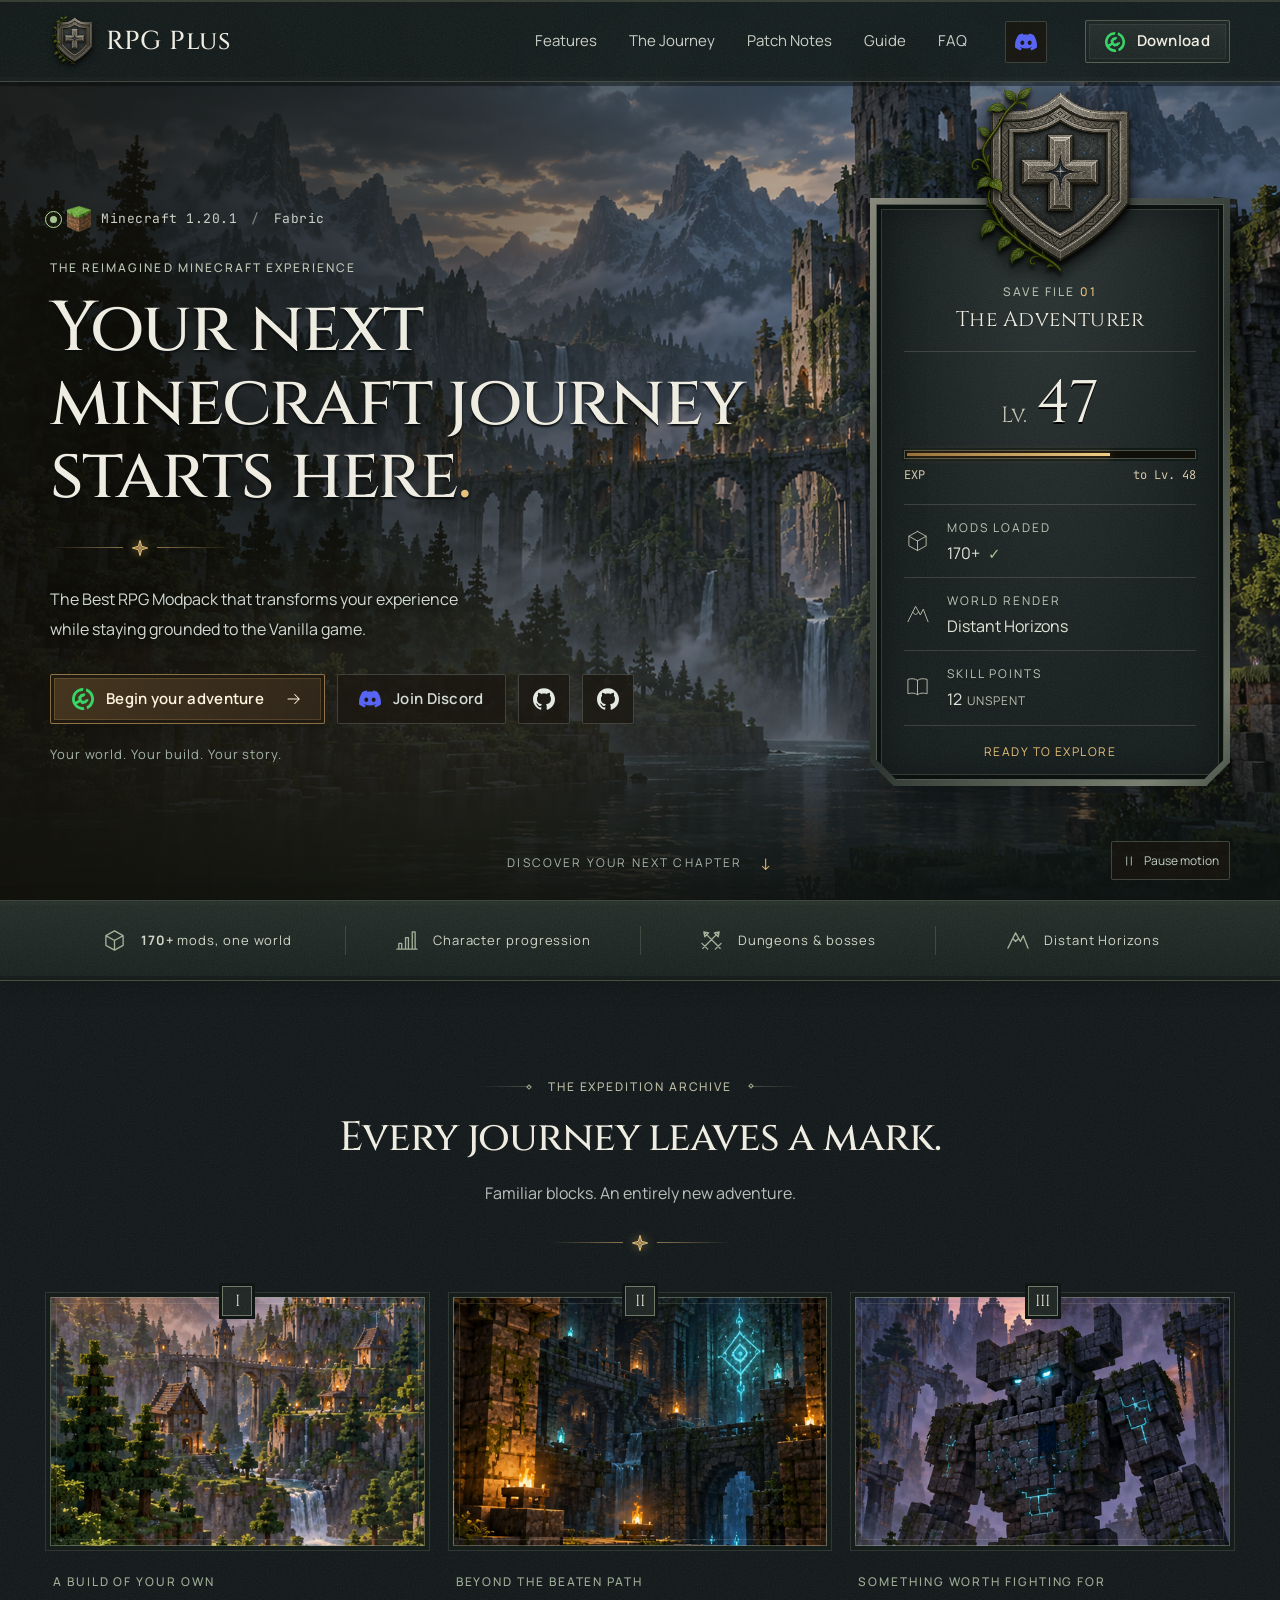
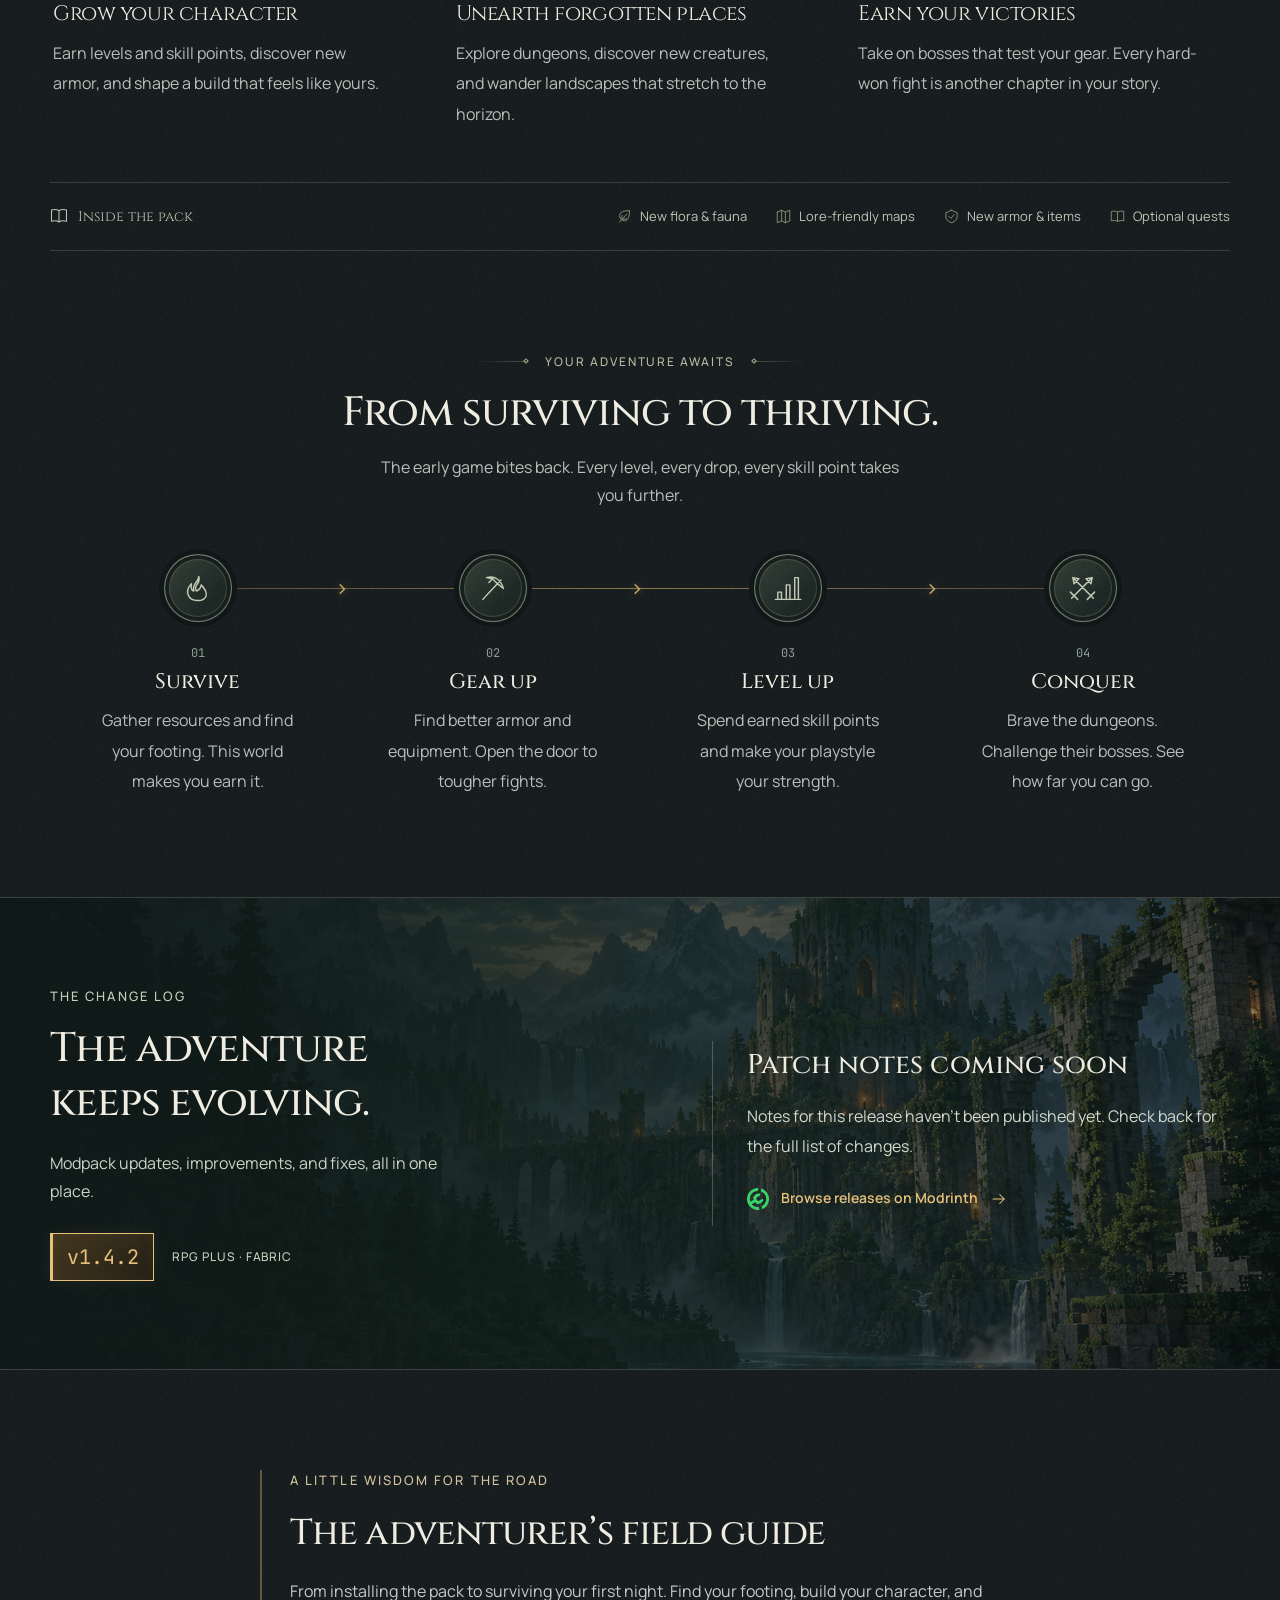
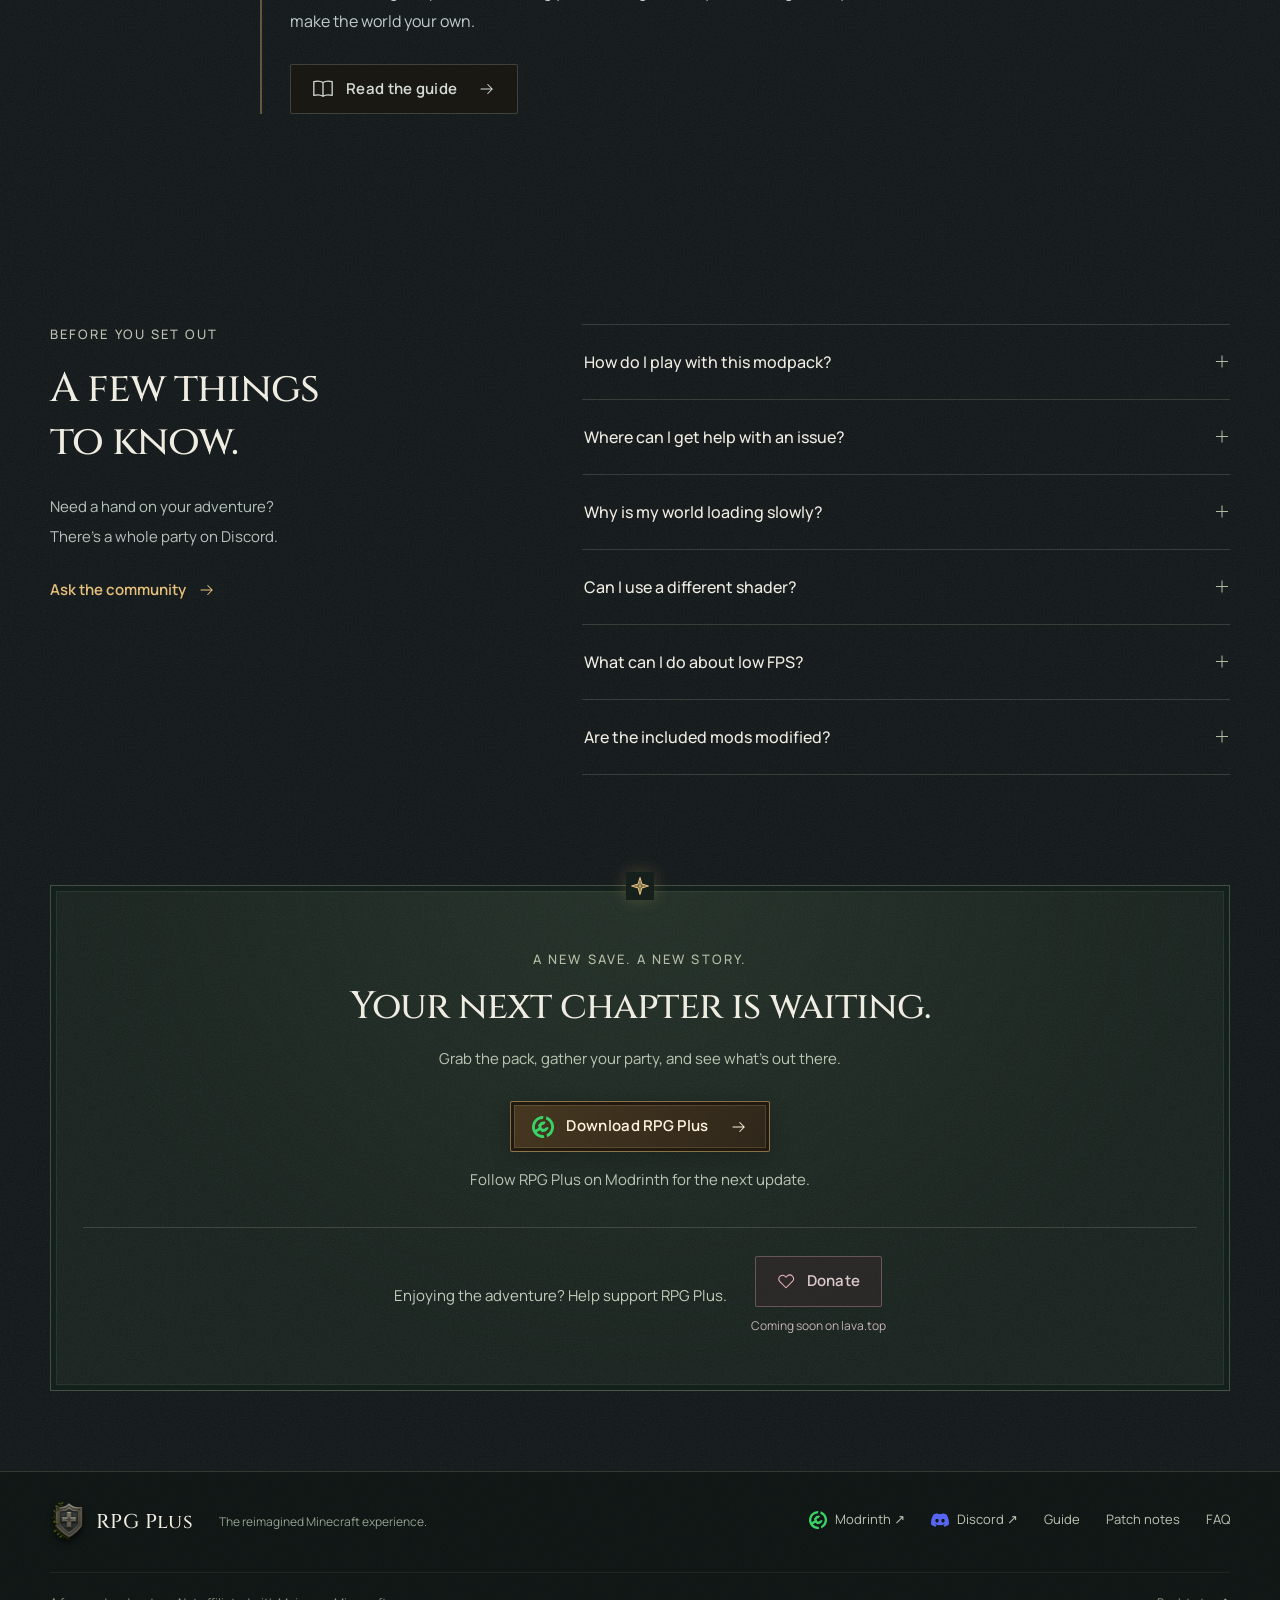
==== commit f501a250: "big" ====
--- a/index.html
+++ b/index.html
@@ -261,15 +261,10 @@
     <section class="guide-teaser container reveal" id="guide" aria-labelledby="guideTitle">
       <div class="guide-teaser__copy">
         <p class="eyebrow">A little wisdom for the road</p>
-        <h2 id="guideTitle"><a href="guide.html">The adventurer’s field guide <svg class="icon" aria-hidden="true"><use href="#icon-arrow"/></svg></a></h2>
+        <h2 id="guideTitle">The adventurer’s field guide</h2>
         <p>From installing the pack to surviving your first night. Find your footing, build your character, and make the world your own.</p>
         <a class="btn btn--ghost" href="guide.html"><svg class="icon" aria-hidden="true"><use href="#icon-book"/></svg> Read the guide <svg class="icon btn__arrow" aria-hidden="true"><use href="#icon-arrow"/></svg></a>
       </div>
-      <ol class="guide-teaser__chapters" aria-label="Inside the guide">
-        <li><a href="guide.html#installation"><span class="guide-teaser__number">01</span><div><h3>Begin your journey</h3><p>Install, configure, and step into your world.</p></div><svg class="icon" aria-hidden="true"><use href="#icon-arrow"/></svg></a></li>
-        <li><a href="guide.html#first-night"><span class="guide-teaser__number">02</span><div><h3>Find your footing</h3><p>Survive, gear up, and spend your skill points.</p></div><svg class="icon" aria-hidden="true"><use href="#icon-arrow"/></svg></a></li>
-        <li><a href="guide.html#dungeons"><span class="guide-teaser__number">03</span><div><h3>Go a little further</h3><p>Prepare for dungeons and tune your settings.</p></div><svg class="icon" aria-hidden="true"><use href="#icon-arrow"/></svg></a></li>
-      </ol>
     </section>
 
     <section class="faq section container" id="faq" aria-labelledby="faqTitle">
--- a/style.css
+++ b/style.css
@@ -1,4 +1,4 @@
-/* RPG PLUS — weathered stone, living green, and a little rune light.
+/* RPG PLUS — weathered stone, living green, and warm golden rune light.
    Keep layout and component rules together; responsive overrides are at the end. */
 :root {
   --c-bg: #111718;
@@ -8,7 +8,7 @@
   --c-quiet: #aab7ae;
   --c-stone: #bec2b3;
   --c-line: rgba(192, 191, 169, 0.2);
-  --c-blue: #91d7f4;
+  --c-accent: #e7c17b;
   --c-green: #a8c593;
   --f-display: 'Cinzel', Georgia, serif;
   --f-body: 'Manrope', system-ui, sans-serif;
@@ -37,7 +37,7 @@
   -webkit-font-smoothing: antialiased;
 }
 ::selection {
-  background: #365d67;
+  background: #624b2b;
   color: #fff;
 }
 a {
@@ -119,12 +119,12 @@
   width: 180px;
   gap: 8px;
   margin-block: 27px;
-  color: var(--c-blue);
+  color: var(--c-accent);
 }
 .rune-divider span {
   flex: 1;
   height: 1px;
-  background: linear-gradient(90deg, transparent, #91d7f48c);
+  background: linear-gradient(90deg, transparent, #e7c17b8c);
 }
 .rune-divider span:last-child {
   transform: rotate(180deg);
@@ -132,7 +132,7 @@
 .rune-divider .icon {
   width: 18px;
   height: 18px;
-  filter: drop-shadow(0 0 5px #6bcaf488);
+  filter: drop-shadow(0 0 5px #eac16f88);
 }
 .rune-divider--center {
   margin-inline: auto;
@@ -152,7 +152,7 @@
 }
 a:focus-visible,
 button:focus-visible {
-  outline: 2px solid var(--c-blue);
+  outline: 2px solid var(--c-accent);
   outline-offset: 5px;
 }
 
@@ -172,20 +172,20 @@
   transition: background 180ms var(--ease), border-color 180ms var(--ease), transform 180ms var(--ease), box-shadow 180ms var(--ease);
 }
 .btn--primary {
-  color: #eef7f8;
-  background: linear-gradient(125deg, #264048ee, #192f36ed), var(--stone-texture);
-  border-color: #83b7c487;
-  box-shadow: inset 0 0 0 3px #101c20, inset 0 0 0 4px #83b7c432, 0 5px 20px #0003;
+  color: #fff4dd;
+  background: linear-gradient(125deg, #493820ee, #30261aed), var(--stone-texture);
+  border-color: #d3af6c87;
+  box-shadow: inset 0 0 0 3px #211a10, inset 0 0 0 4px #d3af6c32, 0 5px 20px #0003;
 }
 .btn--primary:hover {
-  background: #2b4852;
-  border-color: var(--c-blue);
-  box-shadow: inset 0 0 0 3px #15282e, inset 0 0 0 4px #83b7c465, 0 4px 25px #6ac8eb15;
+  background: #5a4528;
+  border-color: var(--c-accent);
+  box-shadow: inset 0 0 0 3px #2d2315, inset 0 0 0 4px #d3af6c65, 0 4px 25px #e8bf7015;
   transform: translateY(-2px);
 }
 .btn__rune {
-  color: var(--c-blue);
-  filter: drop-shadow(0 0 4px #6bcaf470);
+  color: var(--c-accent);
+  filter: drop-shadow(0 0 4px #eac16f70);
 }
 .btn__arrow {
   width: 18px;
@@ -193,14 +193,14 @@
   margin-left: 9px;
 }
 .btn--ghost {
-  background: #111a1bc9;
+  background: #1b1811c9;
   border-color: #a3aea747;
   color: #d5dcd7;
 }
 .btn--ghost:hover,
 .btn--stone:hover {
-  background: #2c3735;
-  border-color: #b9c2b295;
+  background: #3d3221;
+  border-color: #d9b878a6;
   transform: translateY(-2px);
 }
 .btn--stone {
@@ -218,7 +218,7 @@
   display: inline-flex;
   align-items: center;
   gap: 12px;
-  color: var(--c-blue);
+  color: var(--c-accent);
   font-size: 0.9375rem;
   font-weight: 600;
 }
@@ -295,7 +295,7 @@
   transition: color 180ms ease;
 }
 .nav__links a:hover {
-  color: var(--c-blue);
+  color: var(--c-accent);
 }
 .nav__links a span {
   margin-left: 3px;
@@ -341,7 +341,7 @@
   z-index: -2;
   inset: -18px;
   animation: landscape-drift 32s ease-in-out infinite alternate;
-  background-image: linear-gradient(90deg, #081214c4 0%, #0b171c7d 38%, #0c181b10 70%), linear-gradient(0deg, #101616 0%, #10161600 28%, #0f191d15 75%, #10161644), url('assets/ruined-valley.png');
+  background-image: linear-gradient(90deg, #14120bc4 0%, #1c190f7d 38%, #1b170c10 70%), linear-gradient(0deg, #101616 0%, #10161600 28%, #1d190f15 75%, #10161644), url('assets/ruined-valley.png');
   background-size: cover;
   background-position: center;
 }
@@ -383,7 +383,7 @@
   text-shadow: 0 2px 2px #090d0e, 0 5px 28px #0006;
 }
 .hero__period {
-  color: var(--c-blue);
+  color: var(--c-accent);
 }
 .hero__desc {
   color: #d2d9d4;
@@ -415,7 +415,7 @@
   letter-spacing: 0.18em;
 }
 .hero__scroll span:last-child {
-  color: var(--c-blue);
+  color: var(--c-accent);
   font-size: 16px;
 }
 
@@ -458,7 +458,7 @@
   margin-bottom: 6px;
 }
 .save-file__heading .eyebrow span {
-  color: var(--c-blue);
+  color: var(--c-accent);
 }
 .save-file h2 {
   font-size: 21px;
@@ -488,15 +488,15 @@
   height: 9px;
   padding: 2px;
   border: 1px solid #949e8f78;
-  background: #080f10;
+  background: #100e08;
   box-shadow: 0 0 0 2px #131b18;
 }
 .xp-track > span {
   display: block;
   height: 100%;
   width: var(--fill);
-  background: linear-gradient(90deg, #326983, #88d6f6);
-  box-shadow: 0 0 9px #6bcaf469;
+  background: linear-gradient(90deg, #96703a, #f0ce86);
+  box-shadow: 0 0 9px #eac16f69;
   transform-origin: left;
   animation: fill-bar 1400ms var(--ease) both;
   animation-delay: 300ms;
@@ -509,7 +509,7 @@
   display: flex;
   justify-content: space-between;
   margin-top: 7px;
-  color: #b3c8c5;
+  color: #d4c5a9;
   font: 400 0.75rem/1.6 var(--f-mono);
 }
 .save-file__stats {
@@ -559,7 +559,7 @@
   padding-top: 15px;
   margin-top: 2px;
   border-top: 1px solid var(--c-line);
-  color: var(--c-blue);
+  color: var(--c-accent);
   font-size: 0.75rem;
   text-transform: uppercase;
   letter-spacing: 0.12em;
@@ -661,8 +661,8 @@
   transition: border-color 250ms ease, box-shadow 250ms ease;
 }
 .chapter-card:hover .chapter-card__art {
-  border-color: #c0c8aab3;
-  box-shadow: 0 0 0 4px #1c2721, 0 0 0 5px #a2a48d6b;
+  border-color: #e3bf79b3;
+  box-shadow: 0 0 0 4px #2d261a, 0 0 0 5px #d6b4746b;
 }
 .chapter-card__art--world { background-position: 0% 46%; }
 .chapter-card__art--dungeon { background-position: 50% 48%; }
@@ -768,7 +768,7 @@
   left: 12.5%;
   right: 12.5%;
   height: 1px;
-  background: linear-gradient(90deg, #7b998a70, #6ec9ec8c, #7b998a70);
+  background: linear-gradient(90deg, #9e876470, #e6bc6f8c, #9e876470);
 }
 .journey__step {
   position: relative;
@@ -781,8 +781,8 @@
   right: -4px;
   top: 19px;
   font: 400 22px/1.4 var(--f-body);
-  color: #7fb5b7;
-  text-shadow: 0 0 8px #52ade570;
+  color: #c8a969;
+  text-shadow: 0 0 8px #e8b65b70;
 }
 .journey__medallion {
   position: relative;
@@ -864,7 +864,7 @@
 }
 .faq-item__q:hover,
 .faq-item__q[aria-expanded="true"] {
-  color: var(--c-blue);
+  color: var(--c-accent);
 }
 .faq-item__icon {
   position: relative;
@@ -930,8 +930,8 @@
   padding: 4px;
   background: #15201c;
   transform: translateX(-50%);
-  color: var(--c-blue);
-  filter: drop-shadow(0 0 8px #71cff533);
+  color: var(--c-accent);
+  filter: drop-shadow(0 0 8px #eac57533);
 }
 .discord-cta > .eyebrow {
   margin-bottom: 12px;
@@ -985,7 +985,7 @@
   font-size: 0.8125rem;
 }
 .footer a:hover {
-  color: var(--c-blue);
+  color: var(--c-accent);
 }
 .footer__bottom {
   display: flex;
@@ -1125,11 +1125,11 @@
   content: '';
   position: absolute;
   inset: 35% -15% -15%;
-  background: radial-gradient(ellipse at 60% 55%, #c0e5e21c, transparent 55%);
+  background: radial-gradient(ellipse at 60% 55%, #e5d9bc1c, transparent 55%);
   animation: valley-mist 24s ease-in-out infinite alternate;
 }
 .hero__atmosphere::after {
-  background: radial-gradient(ellipse at 35% 80%, #afdcf319, transparent 48%);
+  background: radial-gradient(ellipse at 35% 80%, #f3d5a319, transparent 48%);
   animation-duration: 32s;
   animation-direction: alternate-reverse;
 }
@@ -1139,9 +1139,9 @@
   bottom: 4%;
   width: 5px;
   height: 5px;
-  background: #b3e6fa;
+  background: #f6dca4;
   border-radius: 50%;
-  box-shadow: 0 0 10px 3px #8cdaff55;
+  box-shadow: 0 0 10px 3px #edc67955;
   opacity: 0;
   animation: rune-rise var(--duration) linear var(--delay) infinite;
 }
@@ -1149,7 +1149,7 @@
   width: 9px;
   height: 9px;
   clip-path: polygon(50% 0, 60% 40%, 100% 50%, 60% 60%, 50% 100%, 40% 60%, 0 50%, 40% 40%);
-  background: #c1ebff;
+  background: #ffe6b3;
 }
 .hero__copy > * {
   animation: chapter-arrive 1000ms var(--ease) both;
@@ -1175,7 +1175,7 @@
   padding: 8px 10px;
   border: 1px solid #a2b5a24d;
   border-radius: 2px;
-  background: #101b1ba3;
+  background: #1b1710a3;
   color: #c3d1c5;
   font-size: 0.75rem;
 }
@@ -1184,7 +1184,7 @@
   width: 14px;
   height: 14px;
 }
-.motion-toggle:hover { border-color: #99c8d2; color: var(--c-text); }
+.motion-toggle:hover { border-color: #dfbd7d; color: var(--c-text); }
 .hero.is-motion-paused *,
 .hero.is-motion-paused *::before,
 .hero.is-motion-paused *::after,
@@ -1291,9 +1291,11 @@
 }
 .patch-notes__version {
   padding: 8px 14px;
-  border: 1px solid #9ccac080;
-  background: #15262199;
-  color: #d3ecda;
+  border: 1px solid var(--c-accent);
+  border-left-width: 3px;
+  background: linear-gradient(135deg, #594322b3, #282115cc);
+  color: var(--c-accent);
+  box-shadow: inset 0 0 12px #e7c17b0d, 0 0 18px #e7c17b12;
   font: 400 1.25rem/1.5 var(--f-mono);
   overflow-wrap: anywhere;
 }
@@ -1320,42 +1322,31 @@
 }
 .patch-notes__list:empty { display: none; }
 .patch-notes__list li + li { margin-top: 10px; }
-.patch-notes__list li::marker { color: var(--c-blue); }
+.patch-notes__list li::marker { color: var(--c-accent); }
 .patch-notes__body .text-link {
   margin-top: 25px;
   flex-wrap: wrap;
   font-size: 0.875rem;
 }
 
-/* An open journal index: generous space and ruled chapter links, without a card. */
+/* A simple guide introduction; the button is its only link. */
 .guide-teaser {
-  display: grid;
-  grid-template-columns: minmax(0, 1fr) minmax(0, 1fr);
-  gap: 85px;
   padding-block: 100px;
 }
 .guide-teaser__copy {
-  align-self: center;
+  max-width: 760px;
+  margin-inline: auto;
   padding-left: 28px;
-  border-left: 2px solid #91d7f45c;
+  border-left: 2px solid #e7c17b5c;
 }
 .guide-teaser__copy .eyebrow {
   margin-bottom: 17px;
-  color: #b3cbd1;
+  color: #d4c4a2;
 }
 .guide-teaser h2 {
   font-size: clamp(27px, 2.8vw, 38px);
   line-height: 1.4;
   letter-spacing: -0.025em;
-}
-.guide-teaser h2 a { transition: color 180ms ease; }
-.guide-teaser h2 a:hover { color: var(--c-blue); }
-.guide-teaser h2 .icon {
-  display: inline-block;
-  width: 27px;
-  height: 27px;
-  vertical-align: middle;
-  color: var(--c-blue);
 }
 .guide-teaser__copy > p:not(.eyebrow) {
   color: #c2cccb;
@@ -1363,42 +1354,9 @@
   line-height: 1.9;
   margin-block: 18px 27px;
 }
-.guide-teaser__chapters { align-self: center; }
-.guide-teaser__chapters li { border-bottom: 1px solid var(--c-line); }
-.guide-teaser__chapters li:first-child { border-top: 1px solid var(--c-line); }
-.guide-teaser__chapters li a {
-  display: grid;
-  grid-template-columns: 44px minmax(0, 1fr) 20px;
-  align-items: center;
-  gap: 20px;
-  padding-block: 25px;
-}
-.guide-teaser__number {
-  align-self: start;
-  font: 400 32px/1.3 var(--f-display);
-  color: #91b3be;
-}
-.guide-teaser__chapters h3 {
-  font-size: 21px;
-  transition: color 180ms ease;
-}
-.guide-teaser__chapters p {
-  color: #b8c4c4;
-  font-size: 0.875rem;
-  margin-top: 7px;
-}
-.guide-teaser__chapters .icon {
-  width: 20px;
-  height: 20px;
-  color: var(--c-blue);
-  transition: transform 180ms ease;
-}
-.guide-teaser__chapters a:hover h3 { color: var(--c-blue); }
-.guide-teaser__chapters a:hover .icon { transform: translateX(4px); }
-
 /* Standalone guide: a quiet reading layout with persistent chapter links. */
 .nav__links a[aria-current="page"] {
-  color: var(--c-blue);
+  color: var(--c-accent);
 }
 .guide-hero {
   position: relative;
@@ -1415,7 +1373,7 @@
   color: var(--c-muted);
 }
 .breadcrumbs a {
-  color: var(--c-blue);
+  color: var(--c-accent);
 }
 .guide-hero > .eyebrow {
   margin-bottom: 17px;
@@ -1473,11 +1431,11 @@
   font-size: 0.875rem;
 }
 .guide-contents li span {
-  color: #8eaba2;
+  color: #b4a180;
   font: 400 0.75rem/1.5 var(--f-mono);
 }
 .guide-contents a:hover {
-  color: var(--c-blue);
+  color: var(--c-accent);
 }
 .guide-contents > .text-link {
   margin-top: 23px;
@@ -1539,10 +1497,10 @@
 }
 .guide-steps li::marker,
 .guide-list li::marker {
-  color: var(--c-blue);
+  color: var(--c-accent);
 }
 .guide-article li a {
-  color: var(--c-blue);
+  color: var(--c-accent);
   text-decoration: underline;
   text-underline-offset: 4px;
 }
@@ -1557,16 +1515,16 @@
   gap: 15px;
   margin-top: 28px;
   padding: 20px 22px;
-  border-left: 2px solid #91b7a780;
-  background: #24352c59;
+  border-left: 2px solid #c5aa7480;
+  background: #352d2059;
   font-size: 0.9375rem;
-  color: #bfcfbc;
+  color: #d1c6ae;
 }
 .guide-note .icon {
   width: 20px;
   height: 20px;
   margin-top: 5px;
-  color: #adcec1;
+  color: #d8c39b;
 }
 .guide-note p {
   line-height: 1.9;
@@ -1591,11 +1549,10 @@
 }
 
 @media (max-width: 1100px) {
-  .guide-teaser { gap: 50px; padding-block: 80px; }
+  .guide-teaser { padding-block: 80px; }
   .guide-layout { grid-template-columns: 220px minmax(0, 1fr); gap: 40px; }
 }
 @media (max-width: 820px) {
-  .guide-teaser { grid-template-columns: 1fr; gap: 15px; }
   .guide-layout { grid-template-columns: 1fr; gap: 35px; }
   .guide-contents { position: static; }
   .guide-contents ol { grid-template-columns: repeat(2, minmax(0, 1fr)); column-gap: 24px; }
@@ -1607,10 +1564,7 @@
   .patch-notes__body .text-link { font-size: 0.8125rem; }
   .guide-teaser { padding-block: 65px; }
   .guide-teaser__copy { padding-left: 20px; }
-  .guide-teaser__chapters li a { grid-template-columns: 35px minmax(0, 1fr) 18px; gap: 15px; }
-  .guide-teaser__number { font-size: 26px; }
   .guide-teaser h2 { font-size: 28px; }
-  .guide-teaser__chapters h3 { font-size: 19px; }
   .guide-hero { padding-top: calc(var(--nav-height) + 30px); padding-bottom: 38px; }
   .breadcrumbs { margin-bottom: 30px; }
   .guide-hero h1 { font-size: clamp(32px, 10vw, 48px); }
@@ -1731,7 +1685,7 @@
   .nav__links,
   .js .nav__links { padding-inline: 20px; }
   .hero__scenery {
-    background-image: linear-gradient(0deg, #101616 0%, #1016165c 45%, #0c151a59 75%, #10161655), linear-gradient(90deg, #0c171ac2, #0e19204d), url('assets/ruined-valley.png');
+    background-image: linear-gradient(0deg, #101616 0%, #1016165c 45%, #1a160c59 75%, #10161655), linear-gradient(90deg, #1a170fc2, #201a104d), url('assets/ruined-valley.png');
     background-position: 57% top;
   }
   .hero__inner { display: flex; flex-direction: column; align-items: stretch; gap: 0; padding-top: 140px; padding-bottom: 38px; }
@@ -1770,7 +1724,7 @@
   .field-notes li { font-size: 0.75rem; }
   .experience { padding-top: 0; }
   .journey { grid-template-columns: 1fr; gap: 32px; margin-top: 35px; }
-  .journey::before { left: 30px; top: 32px; bottom: 55px; width: 1px; height: auto; background: linear-gradient(#83bcb87a, #83bcb821); }
+  .journey::before { left: 30px; top: 32px; bottom: 55px; width: 1px; height: auto; background: linear-gradient(#c5a5727a, #c5a57221); }
   .journey__step { display: grid; grid-template-columns: 64px 1fr; column-gap: 23px; text-align: left; padding: 0; }
   .journey__medallion { grid-column: 1; grid-row: 1 / 4; margin: 0; width: 60px; height: 60px; }
   .journey__medallion .icon { width: 25px; height: 25px; }
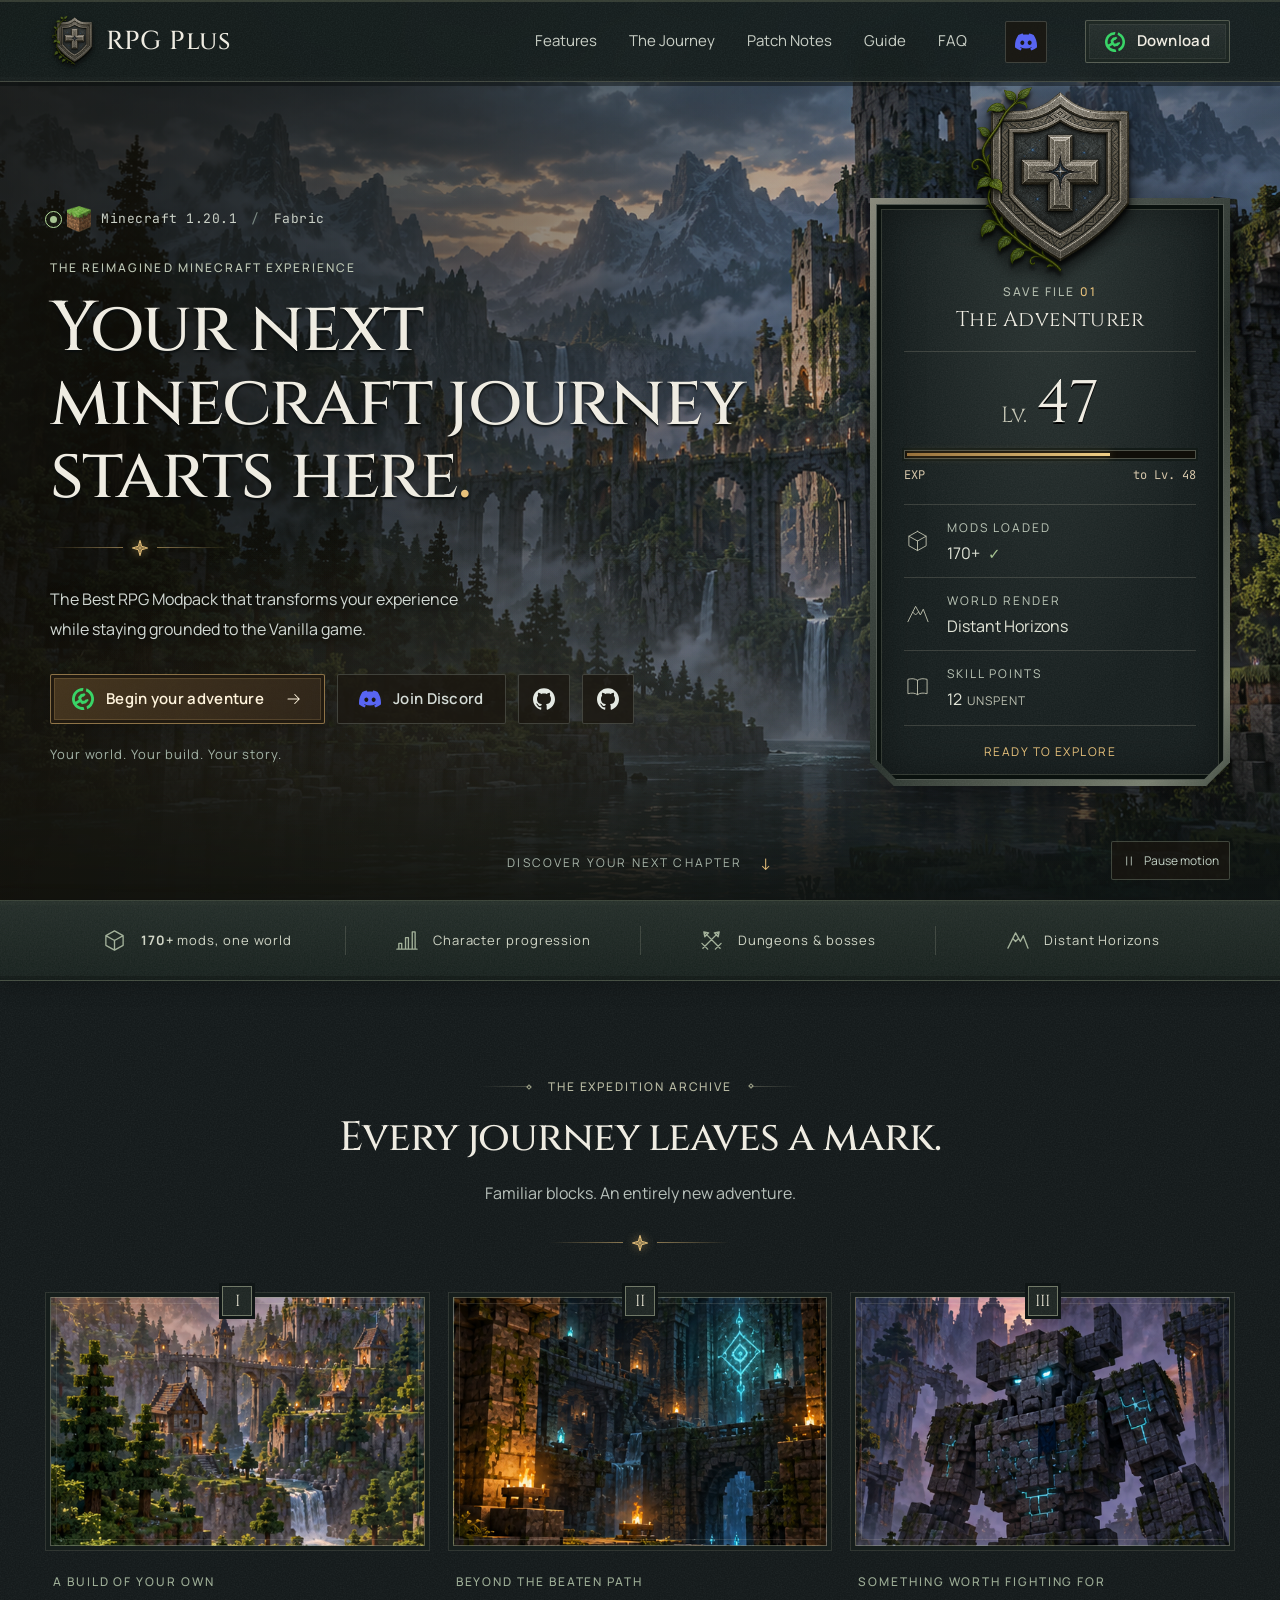
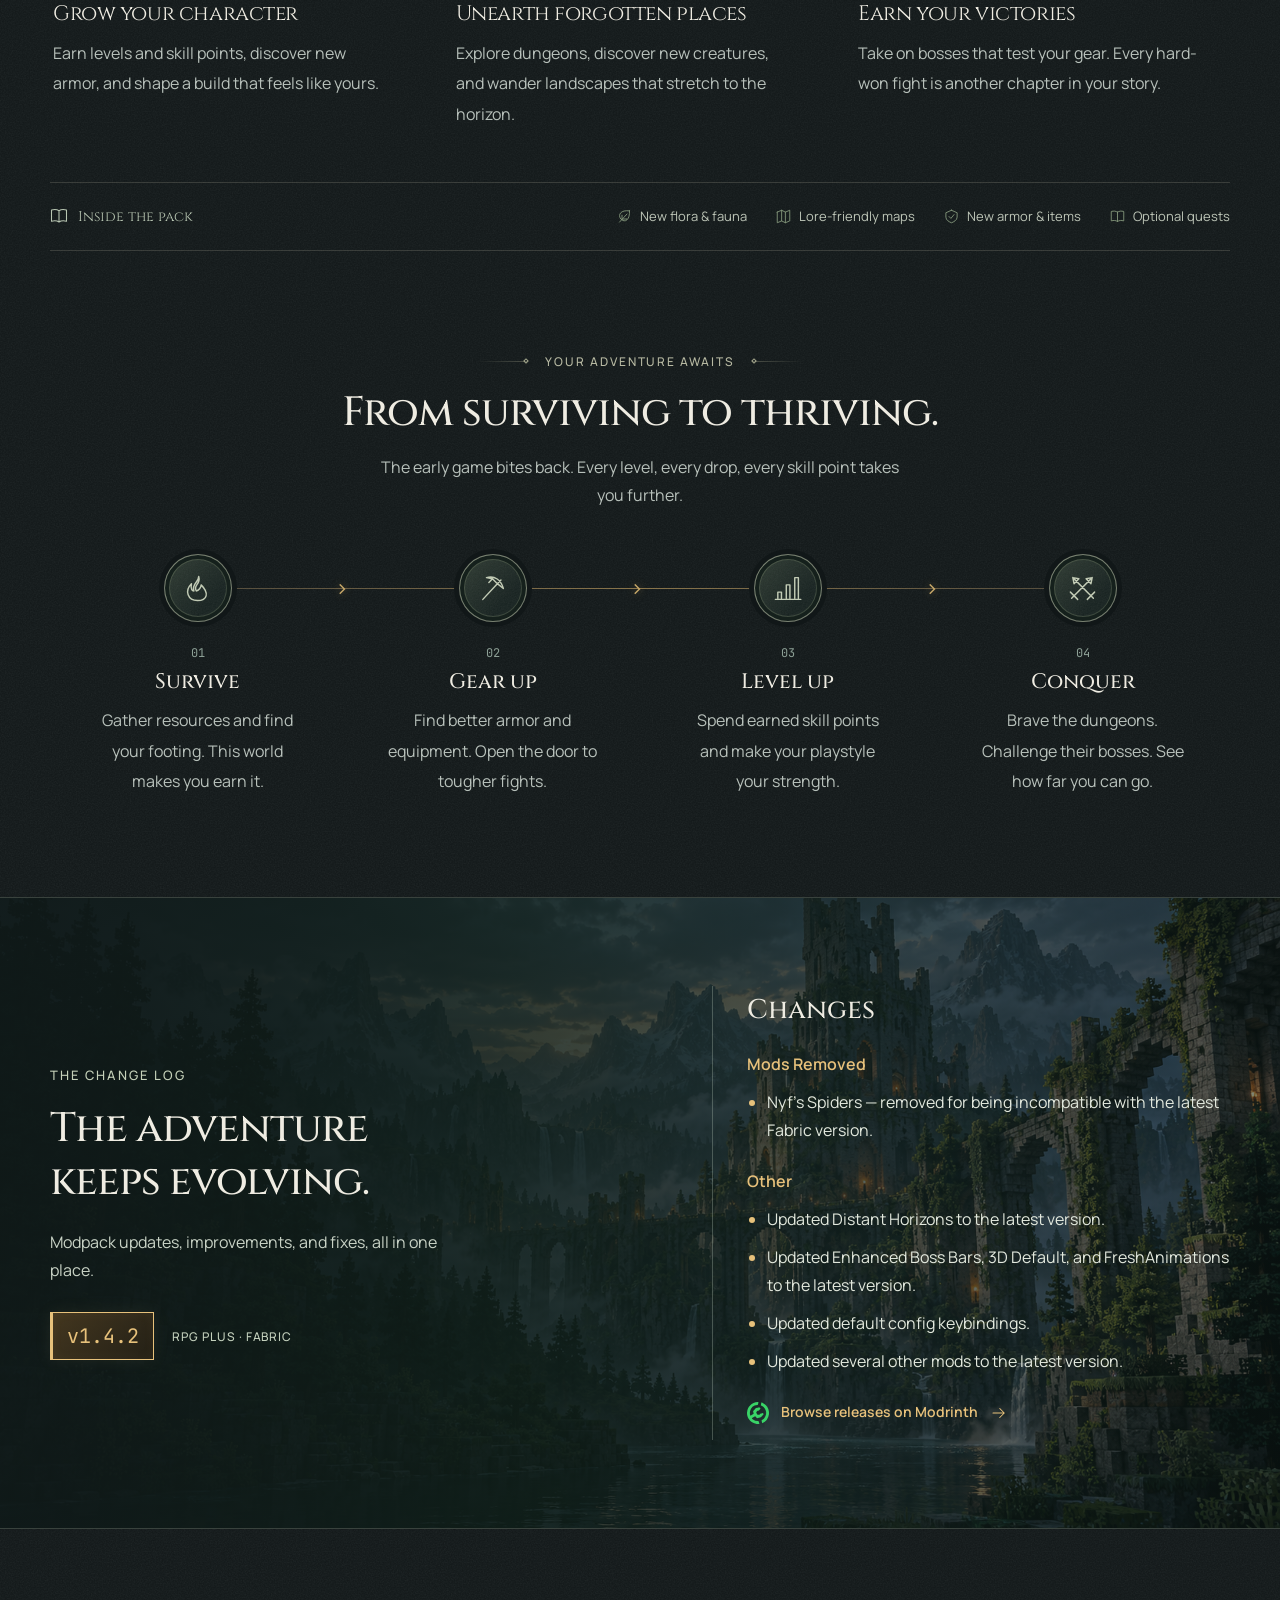
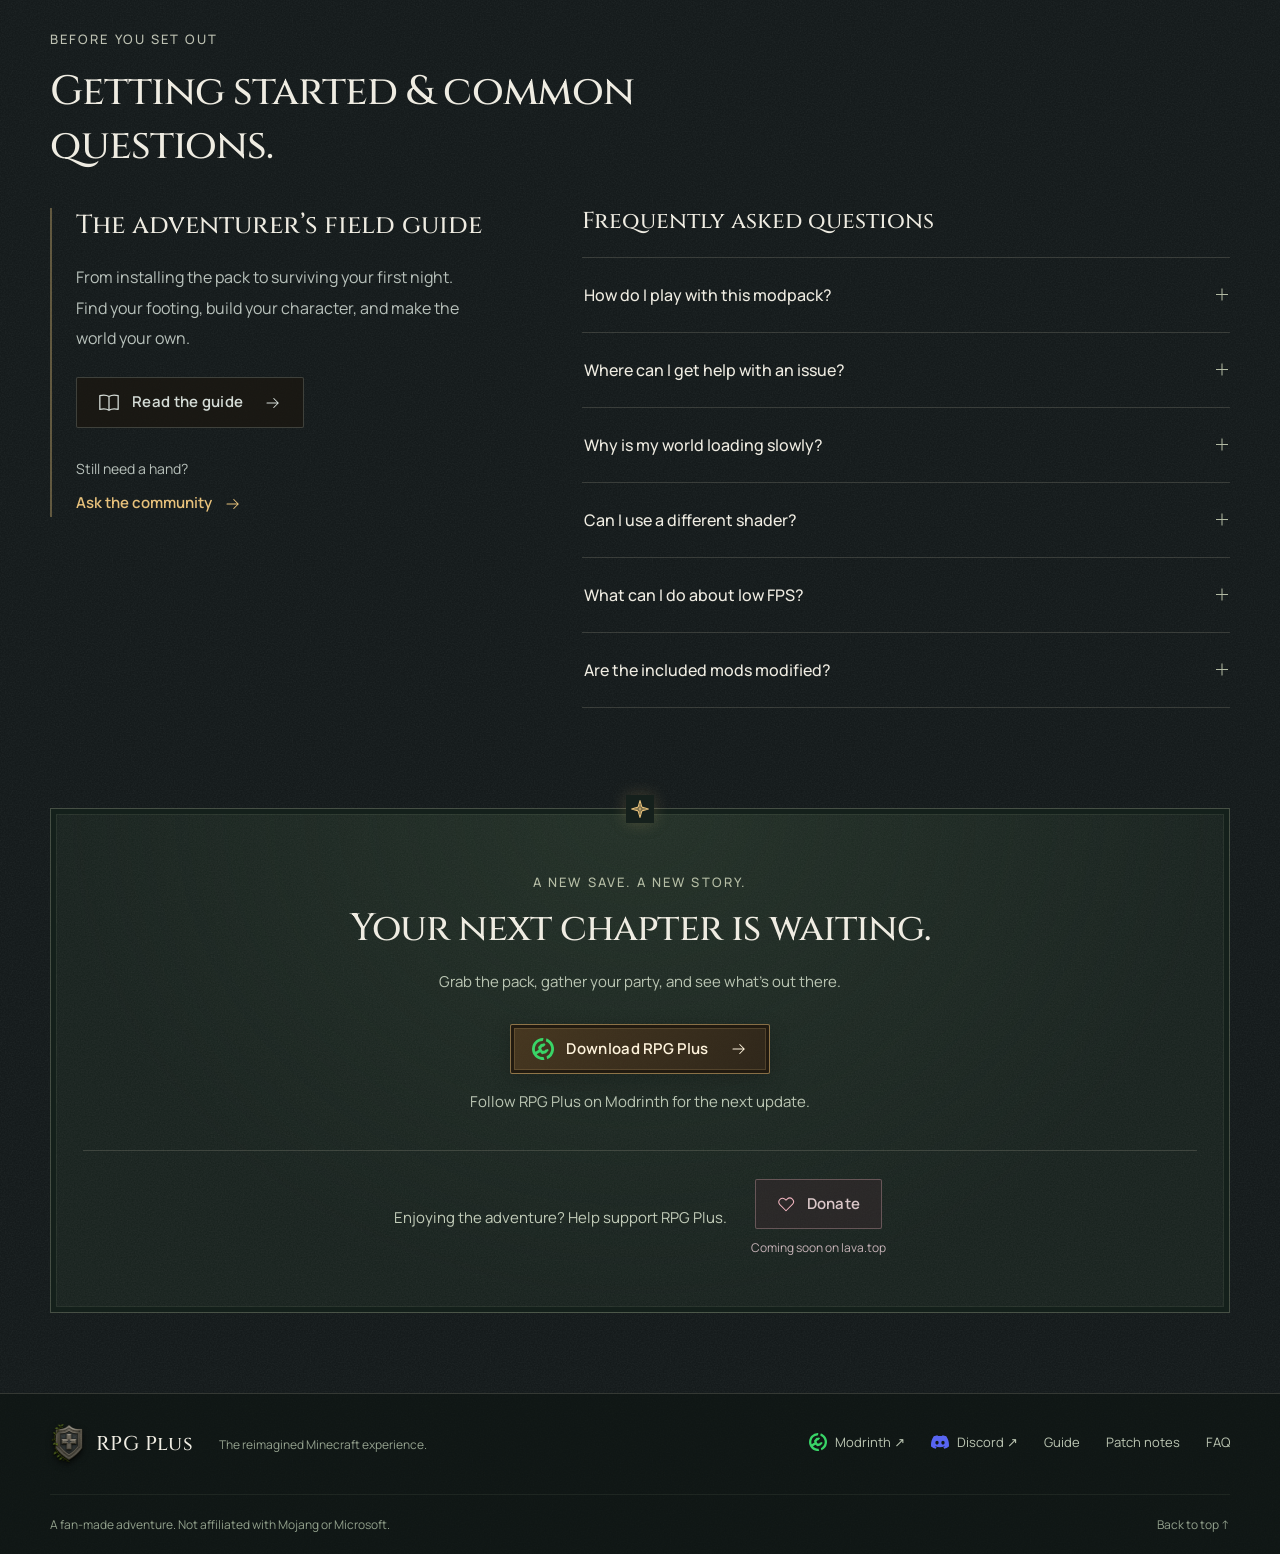
==== commit b776e944: "FAQ PATCHNOTES" ====
--- a/index.html
+++ b/index.html
@@ -232,7 +232,7 @@
 
     <!-- PATCH NOTES: edit the version, heading, summary, and list together here.
          Change --patch-background to a new local image for each release.
-         The current version is v1.4.2; release notes are still pending. -->
+         The current version is v1.4.2. Update the grouped lists below for each release. -->
     <section class="patch-notes" id="patch-notes" aria-labelledby="patchTitle" style="--patch-background: url('assets/ruined-valley.png')">
       <div class="patch-notes__inner container">
         <div class="section-head reveal">
@@ -246,9 +246,18 @@
         </div>
         <article class="patch-notes__release reveal" aria-labelledby="patchReleaseTitle">
           <div class="patch-notes__body">
-            <h3 id="patchReleaseTitle">Patch notes coming soon</h3>
-            <p class="patch-notes__summary">Notes for this release haven’t been published yet. Check back for the full list of changes.</p>
-            <ul class="patch-notes__list"><!-- Add one <li> per patch note. --></ul>
+            <h3 id="patchReleaseTitle">Changes</h3>
+            <h4 class="patch-notes__group">Mods Removed</h4>
+            <ul class="patch-notes__list">
+              <li>Nyf’s Spiders — removed for being incompatible with the latest Fabric version.</li>
+            </ul>
+            <h4 class="patch-notes__group">Other</h4>
+            <ul class="patch-notes__list">
+              <li>Updated Distant Horizons to the latest version.</li>
+              <li>Updated Enhanced Boss Bars, 3D Default, and FreshAnimations to the latest version.</li>
+              <li>Updated default config keybindings.</li>
+              <li>Updated several other mods to the latest version.</li>
+            </ul>
             <a class="text-link" href="https://modrinth.com/modpack/rpg-plus/versions" target="_blank" rel="noopener">
               <img class="brand-icon brand-icon--modrinth" src="assets/modrinth.svg" width="20" height="20" alt="">
               Browse releases on Modrinth <svg class="icon" aria-hidden="true"><use href="#icon-arrow"/></svg>
@@ -258,23 +267,20 @@
       </div>
     </section>
 
-    <section class="guide-teaser container reveal" id="guide" aria-labelledby="guideTitle">
-      <div class="guide-teaser__copy">
-        <p class="eyebrow">A little wisdom for the road</p>
-        <h2 id="guideTitle">The adventurer’s field guide</h2>
+    <section class="faq section container" id="faq" aria-labelledby="faqTitle">
+      <div class="faq__heading reveal">
+        <p class="eyebrow">Before you set out</p>
+        <h2 id="faqTitle">Getting started &amp; common questions.</h2>
+      </div>
+      <div class="faq__intro reveal" id="guide" aria-labelledby="guideTitle">
+        <h3 id="guideTitle">The adventurer’s field guide</h3>
         <p>From installing the pack to surviving your first night. Find your footing, build your character, and make the world your own.</p>
-        <a class="btn btn--ghost" href="guide.html"><svg class="icon" aria-hidden="true"><use href="#icon-book"/></svg> Read the guide <svg class="icon btn__arrow" aria-hidden="true"><use href="#icon-arrow"/></svg></a>
-      </div>
-    </section>
-
-    <section class="faq section container" id="faq" aria-labelledby="faqTitle">
-      <div class="faq__intro reveal">
-        <p class="eyebrow">Before you set out</p>
-        <h2 id="faqTitle">A few things<br>to know.</h2>
-        <p>Need a hand on your adventure?<br>There’s a whole party on Discord.</p>
+        <a class="btn btn--ghost faq__guide-button" href="guide.html"><svg class="icon" aria-hidden="true"><use href="#icon-book"/></svg> Read the guide <svg class="icon btn__arrow" aria-hidden="true"><use href="#icon-arrow"/></svg></a>
+        <p class="faq__community">Still need a hand?</p>
         <a class="text-link" href="https://discord.gg/dh7jVus9ZX" target="_blank" rel="noopener">Ask the community <svg class="icon" aria-hidden="true"><use href="#icon-arrow"/></svg></a>
       </div>
-      <div class="faq-list reveal">
+      <div class="faq-list reveal" aria-labelledby="faqListTitle">
+        <h3 class="faq-list__title" id="faqListTitle">Frequently asked questions</h3>
         <div class="faq-item">
           <h3><button class="faq-item__q" id="faqQuestion1" type="button" aria-expanded="false" aria-controls="faqAnswer1"><span>How do I play with this modpack?</span><span class="faq-item__icon" aria-hidden="true"></span></button></h3>
           <div class="faq-item__a" id="faqAnswer1" role="region" aria-labelledby="faqQuestion1"><p>Install the Modrinth Launcher, then download RPG Plus from inside it.</p></div>
--- a/style.css
+++ b/style.css
@@ -824,20 +824,33 @@
 .faq {
   display: grid;
   grid-template-columns: 0.8fr 1.2fr;
-  gap: 100px;
-  padding-block: 110px;
-}
-.faq__intro .eyebrow {
-  margin-bottom: 17px;
-}
-.faq__intro > p:not(.eyebrow) {
-  margin-top: 24px;
+  gap: 36px 100px;
+  padding-block: 100px;
+}
+.faq__heading {
+  grid-column: 1 / -1;
+  max-width: 760px;
+}
+.faq__heading .eyebrow { margin-bottom: 16px; }
+.faq__intro {
+  align-self: start;
+  padding-left: 24px;
+  border-left: 2px solid #e7c17b5c;
+}
+.faq__intro h3 { font-size: 26px; line-height: 1.4; }
+.faq__intro > p {
+  margin-top: 18px;
   color: var(--c-muted);
-  font-size: 0.9375rem;
-  line-height: 2;
-}
-.faq__intro .text-link {
-  margin-top: 25px;
+  font-size: 1rem;
+  line-height: 1.9;
+}
+.faq__guide-button { margin-top: 24px; }
+.faq__intro > .faq__community { margin-top: 28px; font-size: 0.875rem; }
+.faq__intro .text-link { margin-top: 8px; }
+.faq-list__title {
+  padding-bottom: 20px;
+  border-bottom: 1px solid var(--c-line);
+  font-size: 23px;
 }
 .faq-item {
   border-bottom: 1px solid var(--c-line);
@@ -1313,10 +1326,15 @@
   line-height: 1.9;
   margin-top: 18px;
 }
+.patch-notes__group {
+  margin: 25px 0 0;
+  color: var(--c-accent);
+  font: 600 1rem/1.5 var(--f-body);
+}
 .patch-notes__list {
   padding-left: 20px;
   list-style: disc;
-  margin-top: 20px;
+  margin-top: 12px;
   color: #e2e8dd;
   font-size: 1rem;
 }
@@ -1329,31 +1347,6 @@
   font-size: 0.875rem;
 }
 
-/* A simple guide introduction; the button is its only link. */
-.guide-teaser {
-  padding-block: 100px;
-}
-.guide-teaser__copy {
-  max-width: 760px;
-  margin-inline: auto;
-  padding-left: 28px;
-  border-left: 2px solid #e7c17b5c;
-}
-.guide-teaser__copy .eyebrow {
-  margin-bottom: 17px;
-  color: #d4c4a2;
-}
-.guide-teaser h2 {
-  font-size: clamp(27px, 2.8vw, 38px);
-  line-height: 1.4;
-  letter-spacing: -0.025em;
-}
-.guide-teaser__copy > p:not(.eyebrow) {
-  color: #c2cccb;
-  font-size: 1rem;
-  line-height: 1.9;
-  margin-block: 18px 27px;
-}
 /* Standalone guide: a quiet reading layout with persistent chapter links. */
 .nav__links a[aria-current="page"] {
   color: var(--c-accent);
@@ -1549,7 +1542,6 @@
 }
 
 @media (max-width: 1100px) {
-  .guide-teaser { padding-block: 80px; }
   .guide-layout { grid-template-columns: 220px minmax(0, 1fr); gap: 40px; }
 }
 @media (max-width: 820px) {
@@ -1562,9 +1554,6 @@
   .patch-notes__release { border-left: 0; border-top: 1px solid #bdcebd4d; padding: 27px 0 0; }
   .patch-notes__body h3 { font-size: 24px; }
   .patch-notes__body .text-link { font-size: 0.8125rem; }
-  .guide-teaser { padding-block: 65px; }
-  .guide-teaser__copy { padding-left: 20px; }
-  .guide-teaser h2 { font-size: 28px; }
   .guide-hero { padding-top: calc(var(--nav-height) + 30px); padding-bottom: 38px; }
   .breadcrumbs { margin-bottom: 30px; }
   .guide-hero h1 { font-size: clamp(32px, 10vw, 48px); }
@@ -1599,7 +1588,7 @@
   .chapter-card h3 { font-size: 18px; }
   .field-notes { flex-direction: column; align-items: flex-start; gap: 16px; }
   .field-notes ul { width: 100%; justify-content: space-between; gap: 18px; }
-  .faq { gap: 60px; }
+  .faq { gap: 36px 60px; }
   .footer__tag { max-width: 150px; }
 }
 @media (max-width: 1024px) {
@@ -1653,7 +1642,7 @@
   .experience { padding-top: 0; }
   .journey__step { padding-inline: 12px; }
   .journey h3 { font-size: 18px; }
-  .faq { gap: 38px; grid-template-columns: 0.7fr 1.3fr; }
+  .faq { gap: 32px 38px; grid-template-columns: 0.7fr 1.3fr; }
   .faq h2 { font-size: 31px; }
   .footer__inner { flex-wrap: wrap; gap: 18px; }
   .footer__tag { display: none; }
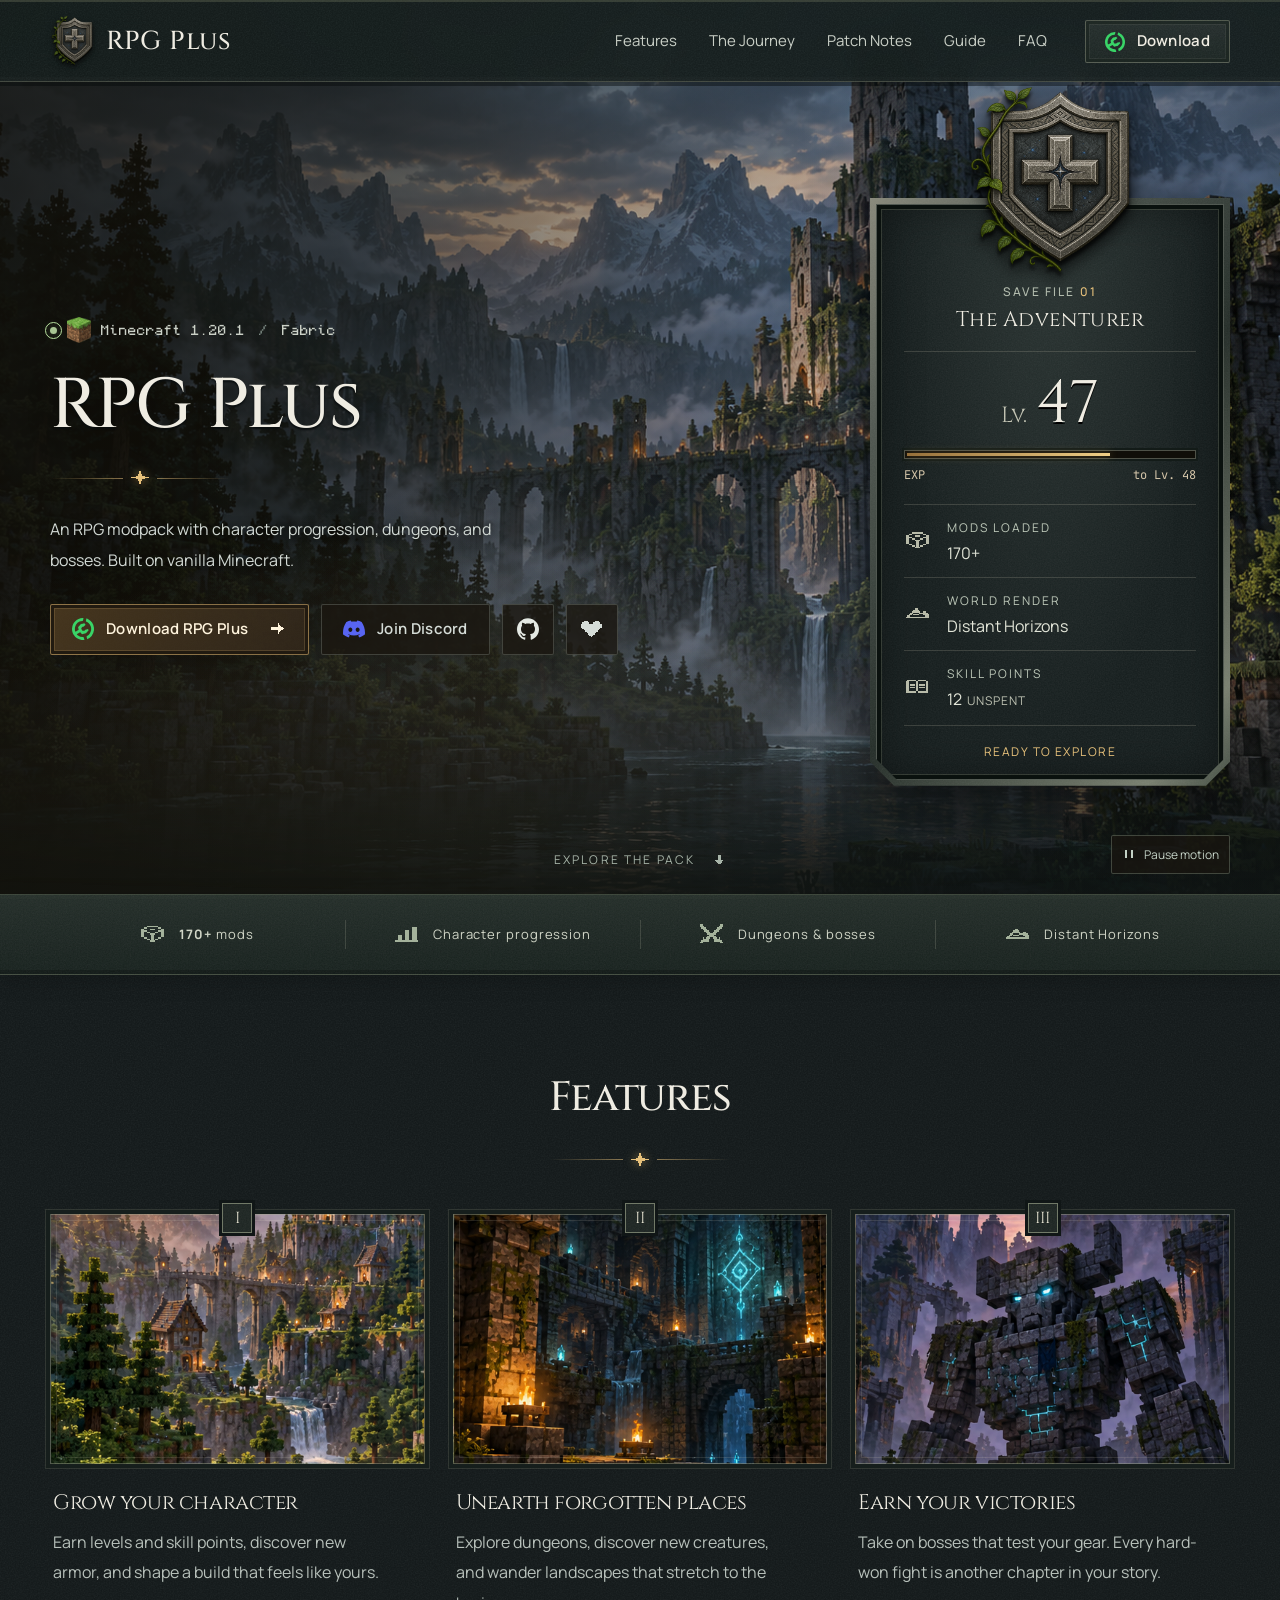
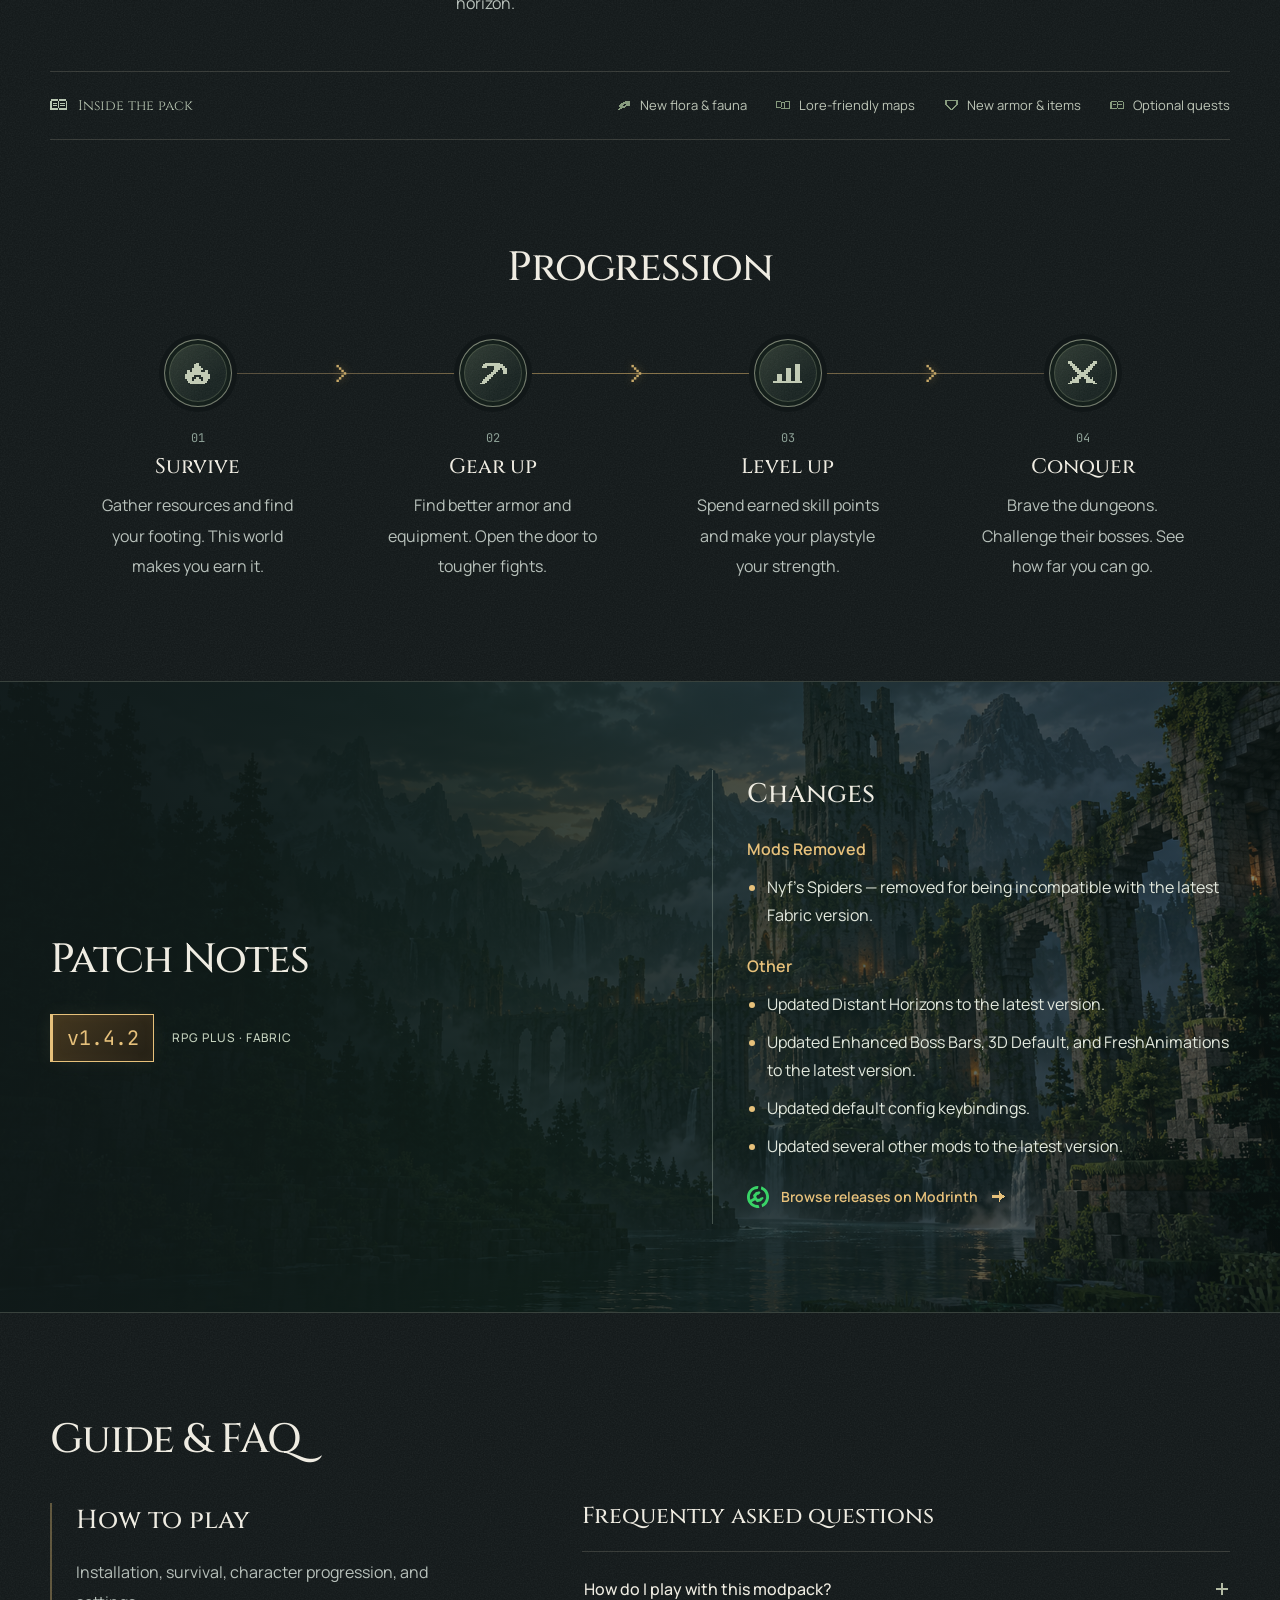
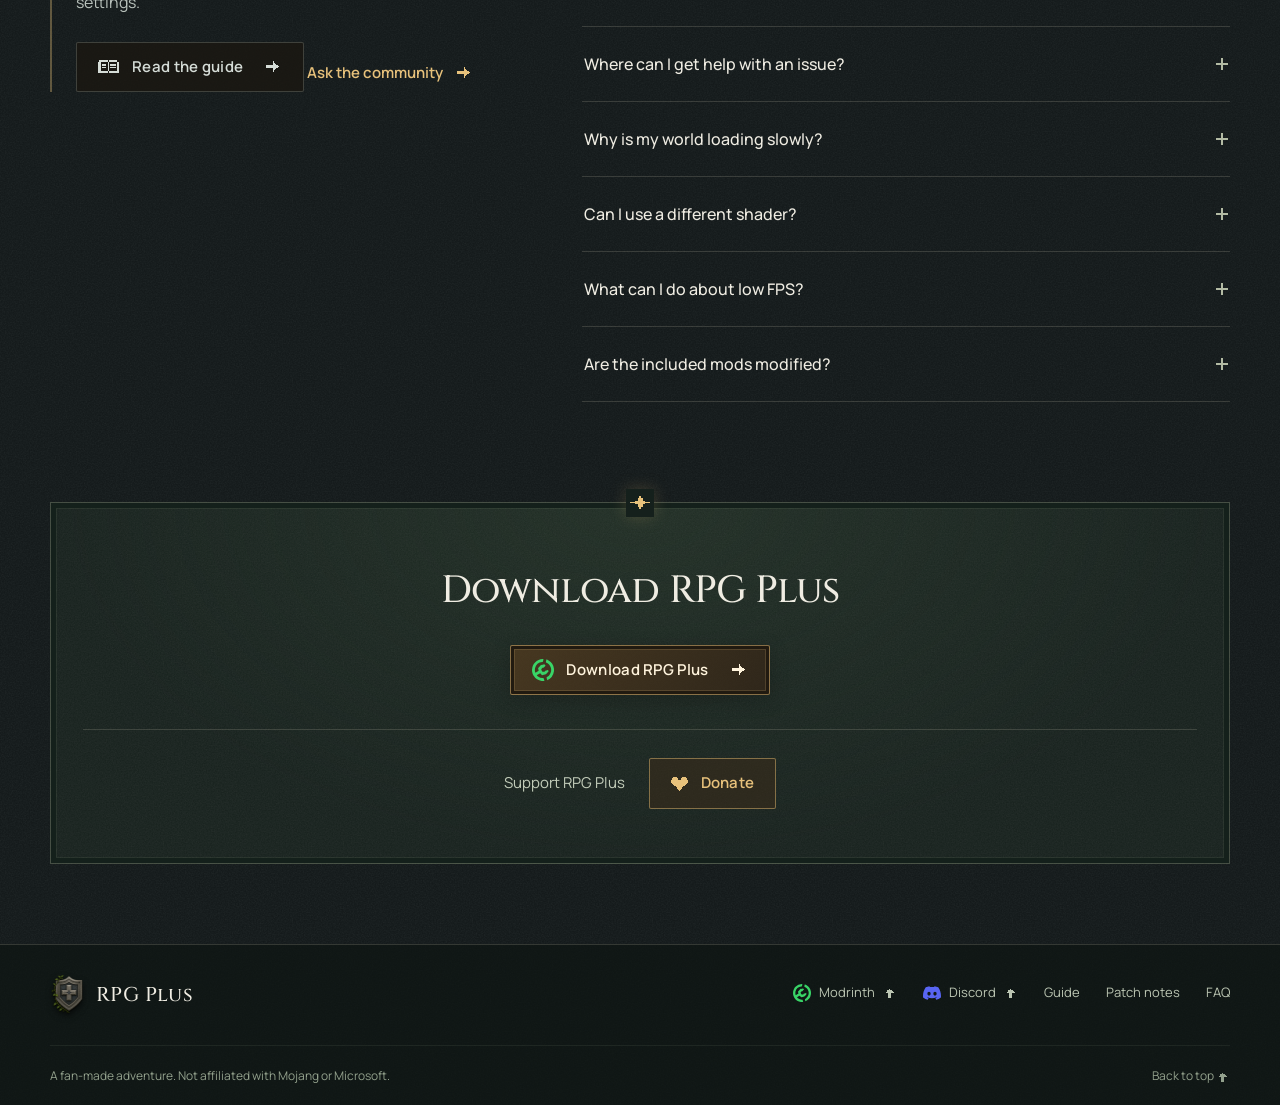
==== commit 6154d98e: "test" ====
--- a/index.html
+++ b/index.html
@@ -19,21 +19,22 @@
 
   <!-- Shared icons keep component markup small. All instances are decorative. -->
   <svg class="icon-definitions" xmlns="http://www.w3.org/2000/svg" aria-hidden="true">
-    <symbol id="icon-arrow" viewBox="0 0 24 24"><path d="M4 12h15m-6-6 6 6-6 6"/></symbol>
-    <symbol id="icon-pause" viewBox="0 0 24 24"><path d="M8 5v14M16 5v14"/></symbol>
-    <symbol id="icon-play" viewBox="0 0 24 24"><path d="m8 4 12 8-12 8V4Z"/></symbol>
-    <symbol id="icon-heart" viewBox="0 0 24 24"><path d="M20.5 5.5a5 5 0 0 0-7 0L12 7l-1.5-1.5a5 5 0 0 0-7 7L12 21l8.5-8.5a5 5 0 0 0 0-7Z"/></symbol>
-    <symbol id="icon-rune" viewBox="0 0 24 24"><path d="m12 2 2.2 7.8L22 12l-7.8 2.2L12 22l-2.2-7.8L2 12l7.8-2.2L12 2Z"/><path d="M12 7v10M7 12h10"/></symbol>
-    <symbol id="icon-cube" viewBox="0 0 24 24"><path d="m12 2 9 5v10l-9 5-9-5V7l9-5Zm0 10L3 7m9 5 9-5m-9 5v10"/></symbol>
-    <symbol id="icon-mountain" viewBox="0 0 24 24"><path d="m2 20 8-16 5 9 3-6 5 13M7 10l3 3 3-3"/></symbol>
-    <symbol id="icon-book" viewBox="0 0 24 24"><path d="M12 5c-3-2-6-2-10-1v15c4-1 7-1 10 1 3-2 6-2 10-1V4c-4-1-7-1-10 1Zm0 0v15"/></symbol>
-    <symbol id="icon-chart" viewBox="0 0 24 24"><path d="M4 20v-5h3v5m4 0V9h3v11m4 0V3h3v17M2 21h21"/></symbol>
-    <symbol id="icon-swords" viewBox="0 0 24 24"><path d="m4 3 17 17m-1-17L3 20M4 3l5 1-4 4-1-5Zm16 0-5 1 4 4 1-5ZM2 15l6 6m8 0 6-6"/></symbol>
-    <symbol id="icon-shield" viewBox="0 0 24 24"><path d="m12 2 9 4v7c0 5-6 8-9 9-3-1-9-4-9-9V6l9-4Zm-4 10 3 3 5-6"/></symbol>
-    <symbol id="icon-leaf" viewBox="0 0 24 24"><path d="M20 3C6 1 1 9 6 16c7 7 15 1 14-13ZM4 21 16 8m-8 9v-7m1 6h7"/></symbol>
-    <symbol id="icon-map" viewBox="0 0 24 24"><path d="m2 5 7-3 6 3 7-3v17l-7 3-6-3-7 3V5Zm7-3v17m6-14v17"/></symbol>
-    <symbol id="icon-fire" viewBox="0 0 24 24"><path d="M13 2c2 7-5 7-2 12 2 0 4-3 4-5 7 7 5 13-3 13S1 14 7 8c-1 5 1 6 2 6-2-6 4-7 4-12Z"/></symbol>
-    <symbol id="icon-pickaxe" viewBox="0 0 24 24"><path d="m4 21 12-13M7 3c7-2 12 2 14 9l-5-4-4-4-5-1Zm5 1-3 3m7 1 3-3"/></symbol>
+    <symbol id="icon-arrow" viewBox="0 0 16 16"><path d="M8 3h1v1h-1zM8 4h2v1h-2zM8 5h3v1h-3zM2 6h10v1h-10zM2 7h11v1h-11zM2 8h10v1h-10zM8 9h3v1h-3zM8 10h2v1h-2zM8 11h1v1h-1z"/></symbol>
+    <symbol id="icon-pause" viewBox="0 0 16 16"><path d="M3 3h3v1h-3zM10 3h3v1h-3zM3 4h3v1h-3zM10 4h3v1h-3zM3 5h3v1h-3zM10 5h3v1h-3zM3 6h3v1h-3zM10 6h3v1h-3zM3 7h3v1h-3zM10 7h3v1h-3zM3 8h3v1h-3zM10 8h3v1h-3zM3 9h3v1h-3zM10 9h3v1h-3zM3 10h3v1h-3zM10 10h3v1h-3zM3 11h3v1h-3zM10 11h3v1h-3zM3 12h3v1h-3zM10 12h3v1h-3z"/></symbol>
+    <symbol id="icon-play" viewBox="0 0 16 16"><path d="M4 2h2v1h-2zM4 3h3v1h-3zM4 4h4v1h-4zM4 5h5v1h-5zM4 6h6v1h-6zM4 7h7v1h-7zM4 8h6v1h-6zM4 9h5v1h-5zM4 10h4v1h-4zM4 11h3v1h-3zM4 12h2v1h-2z"/></symbol>
+    <symbol id="icon-heart" viewBox="0 0 16 16"><path d="M2 2h3v1h-3zM10 2h3v1h-3zM1 3h5v1h-5zM9 3h5v1h-5zM0 4h15v1h-15zM0 5h15v1h-15zM0 6h15v1h-15zM1 7h13v1h-13zM2 8h11v1h-11zM3 9h9v1h-9zM4 10h7v1h-7zM5 11h5v1h-5zM6 12h3v1h-3zM7 13h1v1h-1z"/></symbol>
+    <symbol id="icon-rune" viewBox="0 0 16 16"><path d="M7 2h2v1h-2zM7 3h2v1h-2zM6 4h4v1h-4zM6 5h4v1h-4zM4 6h8v1h-8zM0 7h16v1h-16zM4 8h8v1h-8zM6 9h4v1h-4zM6 10h4v1h-4zM7 11h2v1h-2zM7 12h2v1h-2z"/></symbol>
+    <symbol id="icon-cube" viewBox="0 0 16 16"><path d="M4 2h8v1h-8zM2 3h2v1h-2zM12 3h2v1h-2zM0 4h2v1h-2zM6 4h4v1h-4zM14 4h2v1h-2zM0 5h4v1h-4zM12 5h4v1h-4zM0 6h2v1h-2zM4 6h2v1h-2zM10 6h2v1h-2zM14 6h2v1h-2zM0 7h2v1h-2zM6 7h4v1h-4zM14 7h2v1h-2zM0 8h2v1h-2zM7 8h2v1h-2zM14 8h2v1h-2zM0 9h2v1h-2zM7 9h2v1h-2zM14 9h2v1h-2zM2 10h2v1h-2zM7 10h2v1h-2zM12 10h2v1h-2zM4 11h2v1h-2zM7 11h2v1h-2zM10 11h2v1h-2zM6 12h4v1h-4z"/></symbol>
+    <symbol id="icon-mountain" viewBox="0 0 16 16"><path d="M6 4h2v1h-2zM5 5h4v1h-4zM4 6h6v1h-6zM12 6h2v1h-2zM3 7h2v1h-2zM9 7h6v1h-6zM2 8h2v1h-2zM5 8h4v1h-4zM12 8h4v1h-4zM1 9h2v1h-2zM13 9h3v1h-3zM0 10h16v1h-16z"/></symbol>
+    <symbol id="icon-book" viewBox="0 0 16 16"><path d="M1 3h6v1h-6zM8 3h6v1h-6zM0 4h2v1h-2zM7 4h1v1h-1zM14 4h1v1h-1zM0 5h2v1h-2zM7 5h1v1h-1zM14 5h1v1h-1zM0 6h2v1h-2zM3 6h3v1h-3zM7 6h1v1h-1zM9 6h4v1h-4zM14 6h1v1h-1zM0 7h2v1h-2zM7 7h1v1h-1zM14 7h1v1h-1zM0 8h2v1h-2zM3 8h3v1h-3zM7 8h1v1h-1zM9 8h4v1h-4zM14 8h1v1h-1zM0 9h2v1h-2zM7 9h1v1h-1zM14 9h1v1h-1zM0 10h2v1h-2zM7 10h1v1h-1zM14 10h1v1h-1zM0 11h7v1h-7zM8 11h7v1h-7z"/></symbol>
+    <symbol id="icon-chart" viewBox="0 0 16 16"><path d="M12 3h3v1h-3zM12 4h3v1h-3zM7 5h3v1h-3zM12 5h3v1h-3zM7 6h3v1h-3zM12 6h3v1h-3zM7 7h3v1h-3zM12 7h3v1h-3zM2 8h3v1h-3zM7 8h3v1h-3zM12 8h3v1h-3zM2 9h3v1h-3zM7 9h3v1h-3zM12 9h3v1h-3zM2 10h3v1h-3zM7 10h3v1h-3zM12 10h3v1h-3zM2 11h3v1h-3zM7 11h3v1h-3zM12 11h3v1h-3zM0 12h16v1h-16z"/></symbol>
+    <symbol id="icon-swords" viewBox="0 0 16 16"><path d="M0 1h2v1h-2zM14 1h2v1h-2zM0 2h3v1h-3zM13 2h3v1h-3zM1 3h3v1h-3zM12 3h3v1h-3zM2 4h3v1h-3zM11 4h3v1h-3zM3 5h3v1h-3zM10 5h3v1h-3zM4 6h3v1h-3zM9 6h3v1h-3zM5 7h6v1h-6zM6 8h4v1h-4zM5 9h6v1h-6zM2 10h1v1h-1zM4 10h3v1h-3zM9 10h3v1h-3zM13 10h1v1h-1zM2 11h4v1h-4zM10 11h4v1h-4zM1 12h5v1h-5zM10 12h5v1h-5zM0 13h2v1h-2zM14 13h2v1h-2z"/></symbol>
+    <symbol id="icon-shield" viewBox="0 0 16 16"><path d="M1 2h14v1h-14zM1 3h2v1h-2zM13 3h2v1h-2zM1 4h2v1h-2zM13 4h2v1h-2zM1 5h2v1h-2zM13 5h2v1h-2zM1 6h2v1h-2zM13 6h2v1h-2zM2 7h2v1h-2zM12 7h2v1h-2zM2 8h2v1h-2zM12 8h2v1h-2zM3 9h2v1h-2zM11 9h2v1h-2zM4 10h2v1h-2zM10 10h2v1h-2zM5 11h2v1h-2zM9 11h2v1h-2zM6 12h4v1h-4z"/></symbol>
+    <symbol id="icon-leaf" viewBox="0 0 16 16"><path d="M8 3h6v1h-6zM6 4h8v1h-8zM4 5h10v1h-10zM3 6h4v1h-4zM10 6h4v1h-4zM2 7h4v1h-4zM8 7h6v1h-6zM2 8h2v1h-2zM6 8h6v1h-6zM2 9h8v1h-8zM3 10h5v1h-5zM2 11h3v1h-3zM1 12h2v1h-2z"/></symbol>
+    <symbol id="icon-map" viewBox="0 0 16 16"><path d="M0 3h5v1h-5zM10 3h5v1h-5zM0 4h1v1h-1zM5 4h5v1h-5zM14 4h1v1h-1zM0 5h1v1h-1zM5 5h1v1h-1zM9 5h1v1h-1zM14 5h1v1h-1zM0 6h1v1h-1zM5 6h1v1h-1zM9 6h1v1h-1zM14 6h1v1h-1zM0 7h1v1h-1zM5 7h1v1h-1zM9 7h1v1h-1zM14 7h1v1h-1zM0 8h1v1h-1zM5 8h1v1h-1zM9 8h1v1h-1zM14 8h1v1h-1zM0 9h1v1h-1zM5 9h1v1h-1zM9 9h1v1h-1zM14 9h1v1h-1zM0 10h5v1h-5zM9 10h1v1h-1zM14 10h1v1h-1zM5 11h10v1h-10z"/></symbol>
+    <symbol id="icon-fire" viewBox="0 0 16 16"><path d="M7 2h2v1h-2zM6 3h3v1h-3zM6 4h4v1h-4zM5 5h6v1h-6zM2 6h2v1h-2zM5 6h5v1h-5zM12 6h2v1h-2zM2 7h12v1h-12zM1 8h14v1h-14zM1 9h5v1h-5zM10 9h5v1h-5zM1 10h4v1h-4zM7 10h2v1h-2zM11 10h4v1h-4zM2 11h3v1h-3zM6 11h4v1h-4zM11 11h3v1h-3zM3 12h10v1h-10zM4 13h8v1h-8z"/></symbol>
+    <symbol id="icon-pickaxe" viewBox="0 0 16 16"><path d="M4 2h8v1h-8zM3 3h11v1h-11zM2 4h3v1h-3zM9 4h6v1h-6zM9 5h3v1h-3zM13 5h3v1h-3zM8 6h3v1h-3zM14 6h2v1h-2zM7 7h3v1h-3zM14 7h2v1h-2zM6 8h3v1h-3zM5 9h3v1h-3zM4 10h3v1h-3zM3 11h3v1h-3zM2 12h3v1h-3zM1 13h3v1h-3z"/></symbol>
+    <symbol id="icon-image" viewBox="0 0 16 16"><path d="M0 2h16v1h-16zM0 3h2v1h-2zM14 3h2v1h-2zM0 4h2v1h-2zM3 4h3v1h-3zM14 4h2v1h-2zM0 5h2v1h-2zM3 5h3v1h-3zM14 5h2v1h-2zM0 6h2v1h-2zM14 6h2v1h-2zM0 7h2v1h-2zM9 7h2v1h-2zM14 7h2v1h-2zM0 8h2v1h-2zM5 8h2v1h-2zM8 8h4v1h-4zM14 8h2v1h-2zM0 9h2v1h-2zM4 9h9v1h-9zM14 9h2v1h-2zM0 10h2v1h-2zM3 10h10v1h-10zM14 10h2v1h-2zM0 11h2v1h-2zM14 11h2v1h-2zM0 12h16v1h-16z"/></symbol>
   </svg>
 
   <!-- Primary navigation -->
@@ -52,9 +53,6 @@
           <li><a href="#faq">FAQ</a></li>
         </ul>
       </nav>
-      <a class="btn btn--ghost btn--icon nav__discord" href="https://discord.gg/dh7jVus9ZX" target="_blank" rel="noopener" aria-label="Join RPG Plus on Discord" title="Join RPG Plus on Discord">
-        <img class="brand-icon brand-icon--discord" src="assets/discord.svg" width="22" height="22" alt="">
-      </a>
       <a class="btn btn--stone nav__cta" aria-label="Download RPG Plus from Modrinth" href="https://modrinth.com/modpack/rpg-plus" target="_blank" rel="noopener">
         <img class="brand-icon brand-icon--modrinth" src="assets/modrinth.svg" width="22" height="22" alt=""> <span class="nav__download-label">Download</span>
       </a>
@@ -81,14 +79,13 @@
       <div class="hero__inner container">
         <div class="hero__copy">
           <p class="hero__edition"><span class="status-dot" aria-hidden="true"></span> <img class="minecraft-mark" src="assets/minecraft.png" width="24" height="26" alt=""> Minecraft 1.20.1 <span class="hero__edition-divider">/</span> Fabric</p>
-          <p class="eyebrow hero__eyebrow">The reimagined Minecraft experience</p>
-          <h1 id="heroTitle">Your next<br>minecraft journey<br>starts here<span class="hero__period">.</span></h1>
+          <h1 id="heroTitle">RPG Plus</h1>
           <div class="rune-divider" aria-hidden="true"><span></span><svg class="icon"><use href="#icon-rune"/></svg><span></span></div>
-          <p class="hero__desc">The Best RPG Modpack that transforms your experience <br class="desktop-break"> while staying grounded to the Vanilla game.</p>
+          <p class="hero__desc">An RPG modpack with character progression, dungeons, and bosses. Built on vanilla Minecraft.</p>
           <div class="hero__actions">
             <a class="btn btn--primary" href="https://modrinth.com/modpack/rpg-plus" target="_blank" rel="noopener">
               <img class="brand-icon brand-icon--modrinth" src="assets/modrinth.svg" width="22" height="22" alt="">
-              Begin your adventure
+              Download RPG Plus
               <svg class="icon btn__arrow" aria-hidden="true"><use href="#icon-arrow"/></svg>
             </a>
             <div class="hero__community">
@@ -98,12 +95,11 @@
               <a class="btn btn--ghost btn--icon" href="https://github.com/TheSpiffyOne/RPG-Plus" target="_blank" rel="noopener" aria-label="RPG Plus on GitHub" title="RPG Plus on GitHub">
                 <img class="brand-icon brand-icon--github" src="assets/github.svg" width="22" height="22" alt="">
               </a>
-              <a class="btn btn--ghost btn--icon" href="https://github.com/TheSpiffyOne/RPG-Plus" target="_blank" rel="noopener" aria-label="RPG Plus on GitHub" title="RPG Plus on GitHub">
-                <img class="brand-icon brand-icon--github" src="assets/github.svg" width="22" height="22" alt="">
+              <a class="btn btn--ghost btn--icon" href="https://app.lava.top/spiffy?tabId=donate" target="_blank" rel="noopener" aria-label="Donate to RPG Plus" title="Donate to RPG Plus">
+                <svg class="icon" aria-hidden="true"><use href="#icon-heart"/></svg>
               </a>
             </div>
           </div>
-          <p class="hero__follow">Your world. Your build. Your story.</p>
         </div>
 
         <aside class="save-file" aria-labelledby="saveTitle">
@@ -122,7 +118,7 @@
               <dl class="save-file__stats">
                 <div class="save-file__stat">
                   <svg class="icon" aria-hidden="true"><use href="#icon-cube"/></svg>
-                  <div><dt>Mods loaded</dt><dd>170+ <span class="save-file__check" aria-label="loaded">✓</span></dd></div>
+                  <div><dt>Mods loaded</dt><dd>170+</dd></div>
                 </div>
                 <div class="save-file__stat">
                   <svg class="icon" aria-hidden="true"><use href="#icon-mountain"/></svg>
@@ -138,7 +134,7 @@
           </div>
         </aside>
       </div>
-      <a class="hero__scroll" href="#features"><span>Discover your next chapter</span><span aria-hidden="true">↓</span></a>
+      <a class="hero__scroll" href="#features"><span>Explore the pack</span><svg class="icon down-arrow" aria-hidden="true"><use href="#icon-arrow"/></svg></a>
       <button class="motion-toggle" id="heroMotionToggle" type="button" aria-pressed="false" aria-label="Pause hero animation">
         <svg class="icon" aria-hidden="true"><use href="#icon-pause"/></svg><span>Pause motion</span>
       </button>
@@ -147,7 +143,7 @@
     <!-- Quiet stone strip anchors the atmospheric hero to the rest of the page. -->
     <div class="stats-strip">
       <ul class="stats-strip__inner container" aria-label="Modpack highlights">
-        <li><svg class="icon" aria-hidden="true"><use href="#icon-cube"/></svg><span><strong>170+</strong> mods, one world</span></li>
+        <li><svg class="icon" aria-hidden="true"><use href="#icon-cube"/></svg><span><strong>170+</strong> mods</span></li>
         <li><svg class="icon" aria-hidden="true"><use href="#icon-chart"/></svg><span>Character progression</span></li>
         <li><svg class="icon" aria-hidden="true"><use href="#icon-swords"/></svg><span>Dungeons &amp; bosses</span></li>
         <li><svg class="icon" aria-hidden="true"><use href="#icon-mountain"/></svg><span>Distant Horizons</span></li>
@@ -156,9 +152,7 @@
 
     <section class="features section container" id="features" aria-labelledby="featuresTitle">
       <div class="section-head section-head--center reveal">
-        <p class="eyebrow chapter-label"><span></span> The expedition archive <span></span></p>
-        <h2 id="featuresTitle">Every journey leaves a mark.</h2>
-        <p class="section-head__desc">Familiar blocks. An entirely new adventure.</p>
+        <h2 id="featuresTitle">Features</h2>
         <div class="rune-divider rune-divider--center" aria-hidden="true"><span></span><svg class="icon"><use href="#icon-rune"/></svg><span></span></div>
       </div>
 
@@ -166,7 +160,6 @@
         <article class="chapter-card reveal">
           <div class="chapter-card__art chapter-card__art--world" role="img" aria-label="Fantasy voxel castle in a sunlit mountain valley"><span class="chapter-card__number" aria-hidden="true">I</span></div>
           <div class="chapter-card__copy">
-            <p class="eyebrow">A build of your own</p>
             <h3>Grow your character</h3>
             <p>Earn levels and skill points, discover new armor, and shape a build that feels like yours.</p>
           </div>
@@ -174,7 +167,6 @@
         <article class="chapter-card reveal">
           <div class="chapter-card__art chapter-card__art--dungeon" role="img" aria-label="Ancient voxel dungeon lit by torches and blue runes"><span class="chapter-card__number" aria-hidden="true">II</span></div>
           <div class="chapter-card__copy">
-            <p class="eyebrow">Beyond the beaten path</p>
             <h3>Unearth forgotten places</h3>
             <p>Explore dungeons, discover new creatures, and wander landscapes that stretch to the horizon.</p>
           </div>
@@ -182,7 +174,6 @@
         <article class="chapter-card reveal">
           <div class="chapter-card__art chapter-card__art--boss" role="img" aria-label="Towering stone golem in a ruined voxel arena"><span class="chapter-card__number" aria-hidden="true">III</span></div>
           <div class="chapter-card__copy">
-            <p class="eyebrow">Something worth fighting for</p>
             <h3>Earn your victories</h3>
             <p>Take on bosses that test your gear. Every hard-won fight is another chapter in your story.</p>
           </div>
@@ -202,9 +193,7 @@
 
     <section class="experience section container" id="experience" aria-labelledby="experienceTitle">
       <div class="section-head section-head--center reveal">
-        <p class="eyebrow chapter-label"><span></span> Your adventure awaits <span></span></p>
-        <h2 id="experienceTitle">From surviving to thriving.</h2>
-        <p class="section-head__desc">The early game bites back. Every level, every drop, every skill point takes you further.</p>
+        <h2 id="experienceTitle">Progression</h2>
       </div>
       <ol class="journey reveal">
         <li class="journey__step">
@@ -236,9 +225,7 @@
     <section class="patch-notes" id="patch-notes" aria-labelledby="patchTitle" style="--patch-background: url('assets/ruined-valley.png')">
       <div class="patch-notes__inner container">
         <div class="section-head reveal">
-          <p class="eyebrow">The change log</p>
-          <h2 id="patchTitle">The adventure<br>keeps evolving.</h2>
-          <p class="patch-notes__intro">Modpack updates, improvements, and fixes, all in one place.</p>
+          <h2 id="patchTitle">Patch Notes</h2>
           <div class="patch-notes__meta">
             <span class="patch-notes__version">v1.4.2</span>
             <span class="eyebrow">RPG Plus · Fabric</span>
@@ -259,7 +246,7 @@
               <li>Updated several other mods to the latest version.</li>
             </ul>
             <a class="text-link" href="https://modrinth.com/modpack/rpg-plus/versions" target="_blank" rel="noopener">
-              <img class="brand-icon brand-icon--modrinth" src="assets/modrinth.svg" width="20" height="20" alt="">
+              <img class="brand-icon brand-icon--modrinth" src="assets/modrinth.svg" width="22" height="22" alt="">
               Browse releases on Modrinth <svg class="icon" aria-hidden="true"><use href="#icon-arrow"/></svg>
             </a>
           </div>
@@ -269,14 +256,12 @@
 
     <section class="faq section container" id="faq" aria-labelledby="faqTitle">
       <div class="faq__heading reveal">
-        <p class="eyebrow">Before you set out</p>
-        <h2 id="faqTitle">Getting started &amp; common questions.</h2>
+        <h2 id="faqTitle">Guide &amp; FAQ</h2>
       </div>
       <div class="faq__intro reveal" id="guide" aria-labelledby="guideTitle">
-        <h3 id="guideTitle">The adventurer’s field guide</h3>
-        <p>From installing the pack to surviving your first night. Find your footing, build your character, and make the world your own.</p>
+        <h3 id="guideTitle">How to play</h3>
+        <p>Installation, survival, character progression, and settings.</p>
         <a class="btn btn--ghost faq__guide-button" href="guide.html"><svg class="icon" aria-hidden="true"><use href="#icon-book"/></svg> Read the guide <svg class="icon btn__arrow" aria-hidden="true"><use href="#icon-arrow"/></svg></a>
-        <p class="faq__community">Still need a hand?</p>
         <a class="text-link" href="https://discord.gg/dh7jVus9ZX" target="_blank" rel="noopener">Ask the community <svg class="icon" aria-hidden="true"><use href="#icon-arrow"/></svg></a>
       </div>
       <div class="faq-list reveal" aria-labelledby="faqListTitle">
@@ -310,21 +295,14 @@
 
     <section class="discord-cta container reveal" aria-labelledby="communityTitle">
       <svg class="icon discord-cta__rune" aria-hidden="true"><use href="#icon-rune"/></svg>
-      <p class="eyebrow">A new save. A new story.</p>
-      <h2 id="communityTitle">Your next chapter is waiting.</h2>
-      <p>Grab the pack, gather your party, and see what’s out there.</p>
+      <h2 id="communityTitle">Download RPG Plus</h2>
       <div class="discord-cta__actions">
         <a class="btn btn--primary" href="https://modrinth.com/modpack/rpg-plus" target="_blank" rel="noopener"><img class="brand-icon brand-icon--modrinth" src="assets/modrinth.svg" width="22" height="22" alt=""> Download RPG Plus <svg class="icon btn__arrow" aria-hidden="true"><use href="#icon-arrow"/></svg></a>
       </div>
-      <p class="discord-cta__follow">Follow RPG Plus on Modrinth for the next update.</p>
       <div class="support">
-        <p>Enjoying the adventure? Help support RPG Plus.</p>
+        <p>Support RPG Plus</p>
         <div class="support__action">
-          <!-- Replace this disabled button with an anchor to your lava.top page when ready. -->
-          <button class="btn btn--support" id="donationButton" type="button" disabled title="Donations via lava.top coming soon" aria-describedby="donationAvailability">
-            <svg class="icon" aria-hidden="true"><use href="#icon-heart"/></svg> Donate
-          </button>
-          <span class="support__availability" id="donationAvailability">Coming soon on lava.top</span>
+          <a class="btn btn--support" id="donationButton" href="https://app.lava.top/spiffy?tabId=donate" target="_blank" rel="noopener"><svg class="icon" aria-hidden="true"><use href="#icon-heart"/></svg> Donate</a>
         </div>
       </div>
     </section>
@@ -333,16 +311,15 @@
   <footer class="footer">
     <div class="footer__inner container">
       <a class="nav__brand" href="#home" aria-label="RPG Plus home"><img class="nav__emblem" src="Logo%20V3%20trans.png" width="44" height="51" alt="" loading="lazy"><span class="nav__title">RPG Plus</span></a>
-      <p class="footer__tag">The reimagined Minecraft experience.</p>
       <ul class="footer__links">
-        <li><a href="https://modrinth.com/modpack/rpg-plus" target="_blank" rel="noopener"><img class="brand-icon brand-icon--modrinth" src="assets/modrinth.svg" width="22" height="22" alt=""> Modrinth ↗</a></li>
-        <li><a href="https://discord.gg/dh7jVus9ZX" target="_blank" rel="noopener"><img class="brand-icon brand-icon--discord" src="assets/discord.svg" width="22" height="22" alt=""> Discord ↗</a></li>
+        <li><a href="https://modrinth.com/modpack/rpg-plus" target="_blank" rel="noopener"><img class="brand-icon brand-icon--modrinth" src="assets/modrinth.svg" width="22" height="22" alt=""> Modrinth <svg class="icon external-arrow" aria-hidden="true"><use href="#icon-arrow"/></svg></a></li>
+        <li><a href="https://discord.gg/dh7jVus9ZX" target="_blank" rel="noopener"><img class="brand-icon brand-icon--discord" src="assets/discord.svg" width="22" height="22" alt=""> Discord <svg class="icon external-arrow" aria-hidden="true"><use href="#icon-arrow"/></svg></a></li>
         <li><a href="guide.html">Guide</a></li>
         <li><a href="#patch-notes">Patch notes</a></li>
         <li><a href="#faq">FAQ</a></li>
       </ul>
     </div>
-    <div class="footer__bottom container"><p>A fan-made adventure. Not affiliated with Mojang or Microsoft.</p><a href="#home">Back to top ↑</a></div>
+    <div class="footer__bottom container"><p>A fan-made adventure. Not affiliated with Mojang or Microsoft.</p><a href="#home">Back to top <svg class="icon top-arrow" aria-hidden="true"><use href="#icon-arrow"/></svg></a></div>
   </footer>
 </body>
 </html>
--- a/style.css
+++ b/style.css
@@ -776,7 +776,7 @@
   padding-inline: 21px;
 }
 .journey__step:not(:last-child)::after {
-  content: '›';
+  content: '>';
   position: absolute;
   right: -4px;
   top: 19px;
@@ -1568,6 +1568,78 @@
   .footer__links { flex-wrap: wrap; gap: 16px 24px; }
 }
 
+/* Monocraft: Minecraft-inspired pixel lettering, distributed under the OFL. */
+@font-face {
+  font-family: 'Monocraft';
+  src: url('assets/fonts/Monocraft.ttf') format('truetype');
+  font-style: normal;
+  font-weight: 400;
+  font-display: swap;
+}
+.icon {
+  fill: currentColor;
+  stroke: none;
+  shape-rendering: crispEdges;
+}
+.brand-icon--modrinth { color: #39d467; }
+.brand-icon--discord { color: #7380ff; }
+.brand-icon--github { color: #e4e9e3; }
+.hero__edition,
+.guide-hero__edition {
+  flex-wrap: wrap;
+  font-family: 'Monocraft', monospace;
+  font-size: 0.8125rem;
+  line-height: 1.8;
+  letter-spacing: 0;
+}
+.external-arrow,
+.top-arrow,
+.down-arrow { width: 14px; height: 14px; }
+.external-arrow { transform: rotate(-90deg); }
+.top-arrow { display: inline-block; transform: rotate(-90deg); vertical-align: middle; }
+.down-arrow { transform: rotate(90deg); }
+.hero__desc { max-width: 480px; }
+.btn--support {
+  color: var(--c-accent);
+  border-color: #d3af6c88;
+  background: #3a2c1b99;
+}
+.btn--support .icon { color: var(--c-accent); }
+.btn--support:not(:disabled):hover { border-color: var(--c-accent); background: #5a4528; }
+.journey__step:not(:last-child)::after { font-family: 'Monocraft', monospace; }
+.nav__toggle span { height: 2px; }
+.faq-item__icon::before,
+.faq-item__icon::after { height: 2px; }
+.faq__intro .text-link { margin-top: 22px; }
+
+/* Screenshot slots accept a normal image in place of the placeholder div. */
+.guide-media {
+  margin: 30px 0 0;
+}
+.guide-media > img {
+  width: 100%;
+  height: auto;
+  border: 1px solid #c7a46366;
+}
+.guide-media__placeholder {
+  display: flex;
+  align-items: center;
+  justify-content: center;
+  flex-direction: column;
+  gap: 18px;
+  aspect-ratio: 16 / 9;
+  border: 2px dashed #b89a6359;
+  background: var(--stone-texture), #1b211e;
+  color: #cbb98e;
+  font-size: 0.875rem;
+}
+.guide-media__placeholder .icon { width: 48px; height: 48px; }
+.guide-media figcaption {
+  color: #b8bea9;
+  font-size: 0.8125rem;
+  margin-top: 12px;
+}
+
 /* Smaller desktop and tablet */
 @media (min-width: 1600px) {
   .hero__inner { padding-top: 235px; padding-bottom: 115px; }
@@ -1597,7 +1669,7 @@
   .nav__title { font-size: 22px; }
   .nav__emblem { width: 37px; height: 43px; }
   .nav__discord { margin-left: auto; }
-  .nav__cta { margin-left: 0; }
+  .nav__cta { margin-left: auto; }
   .nav__inner { gap: 16px; }
   .nav__links {
     position: absolute;
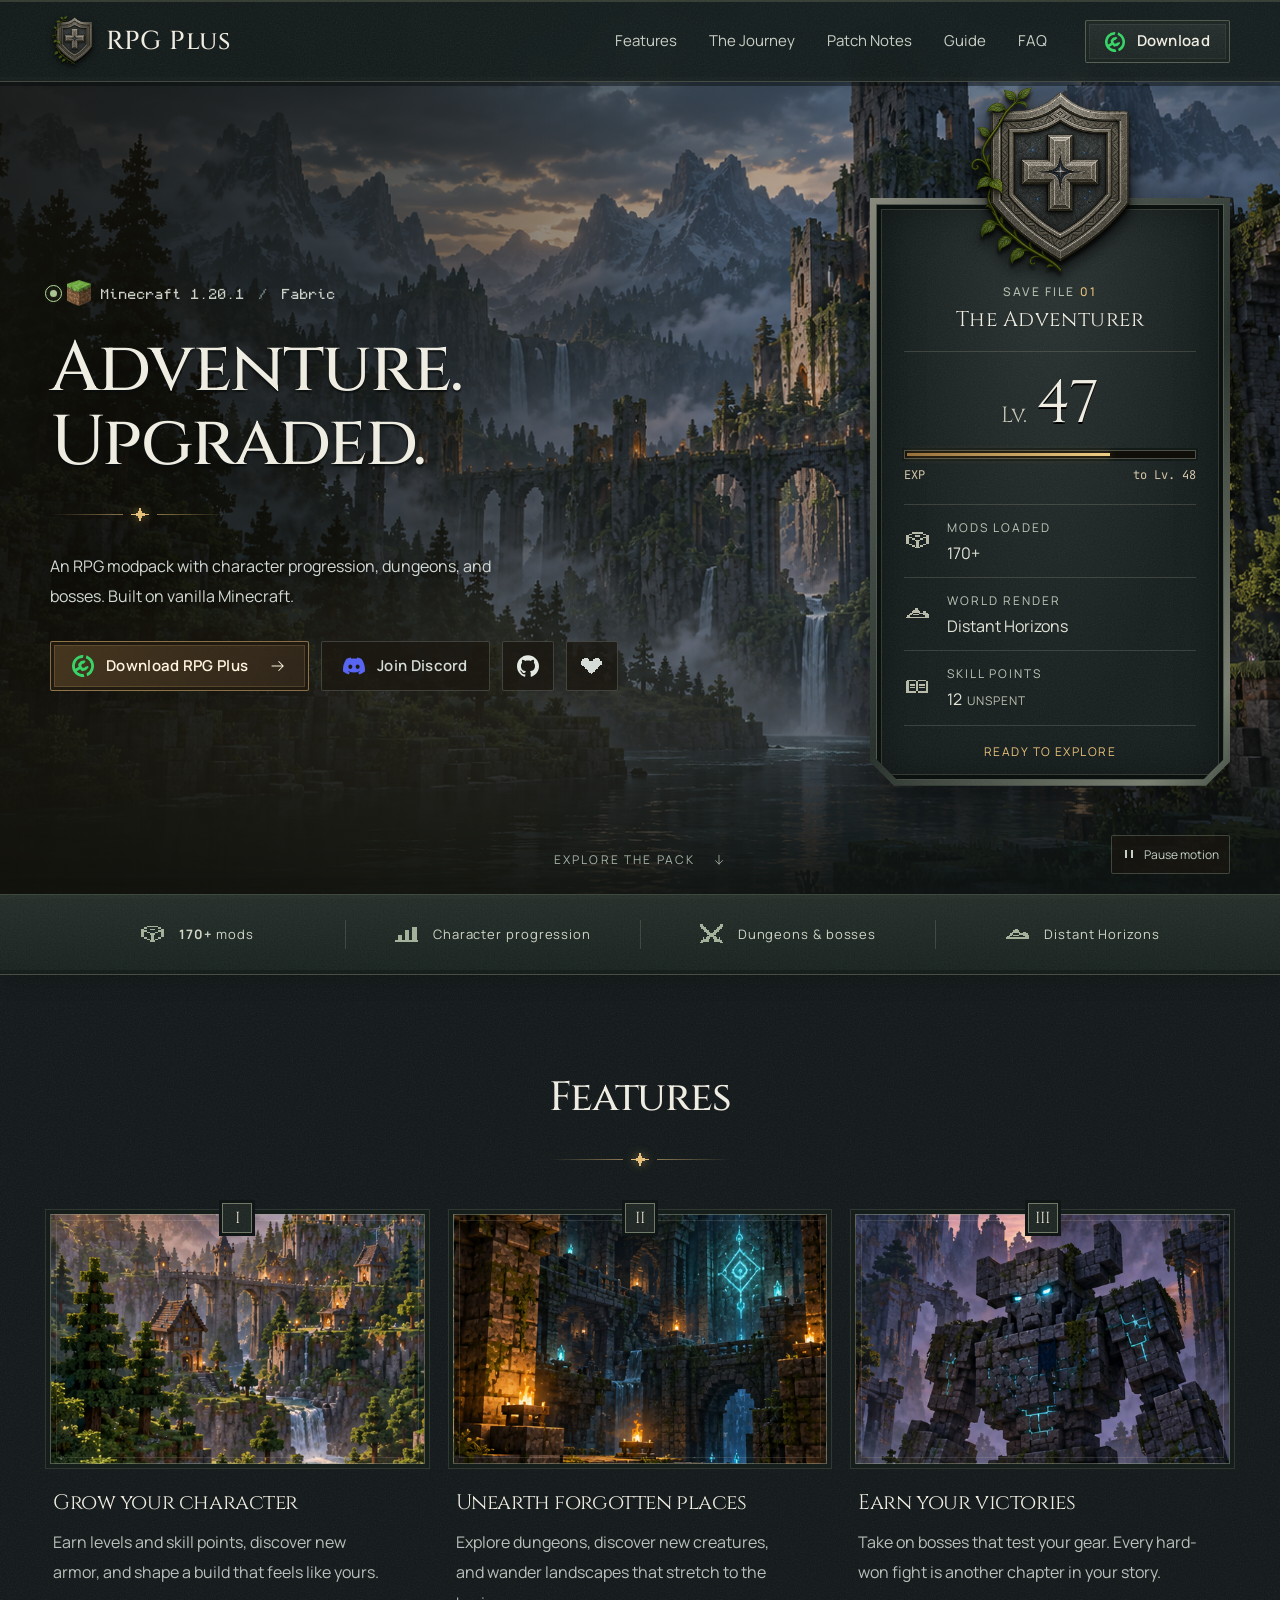
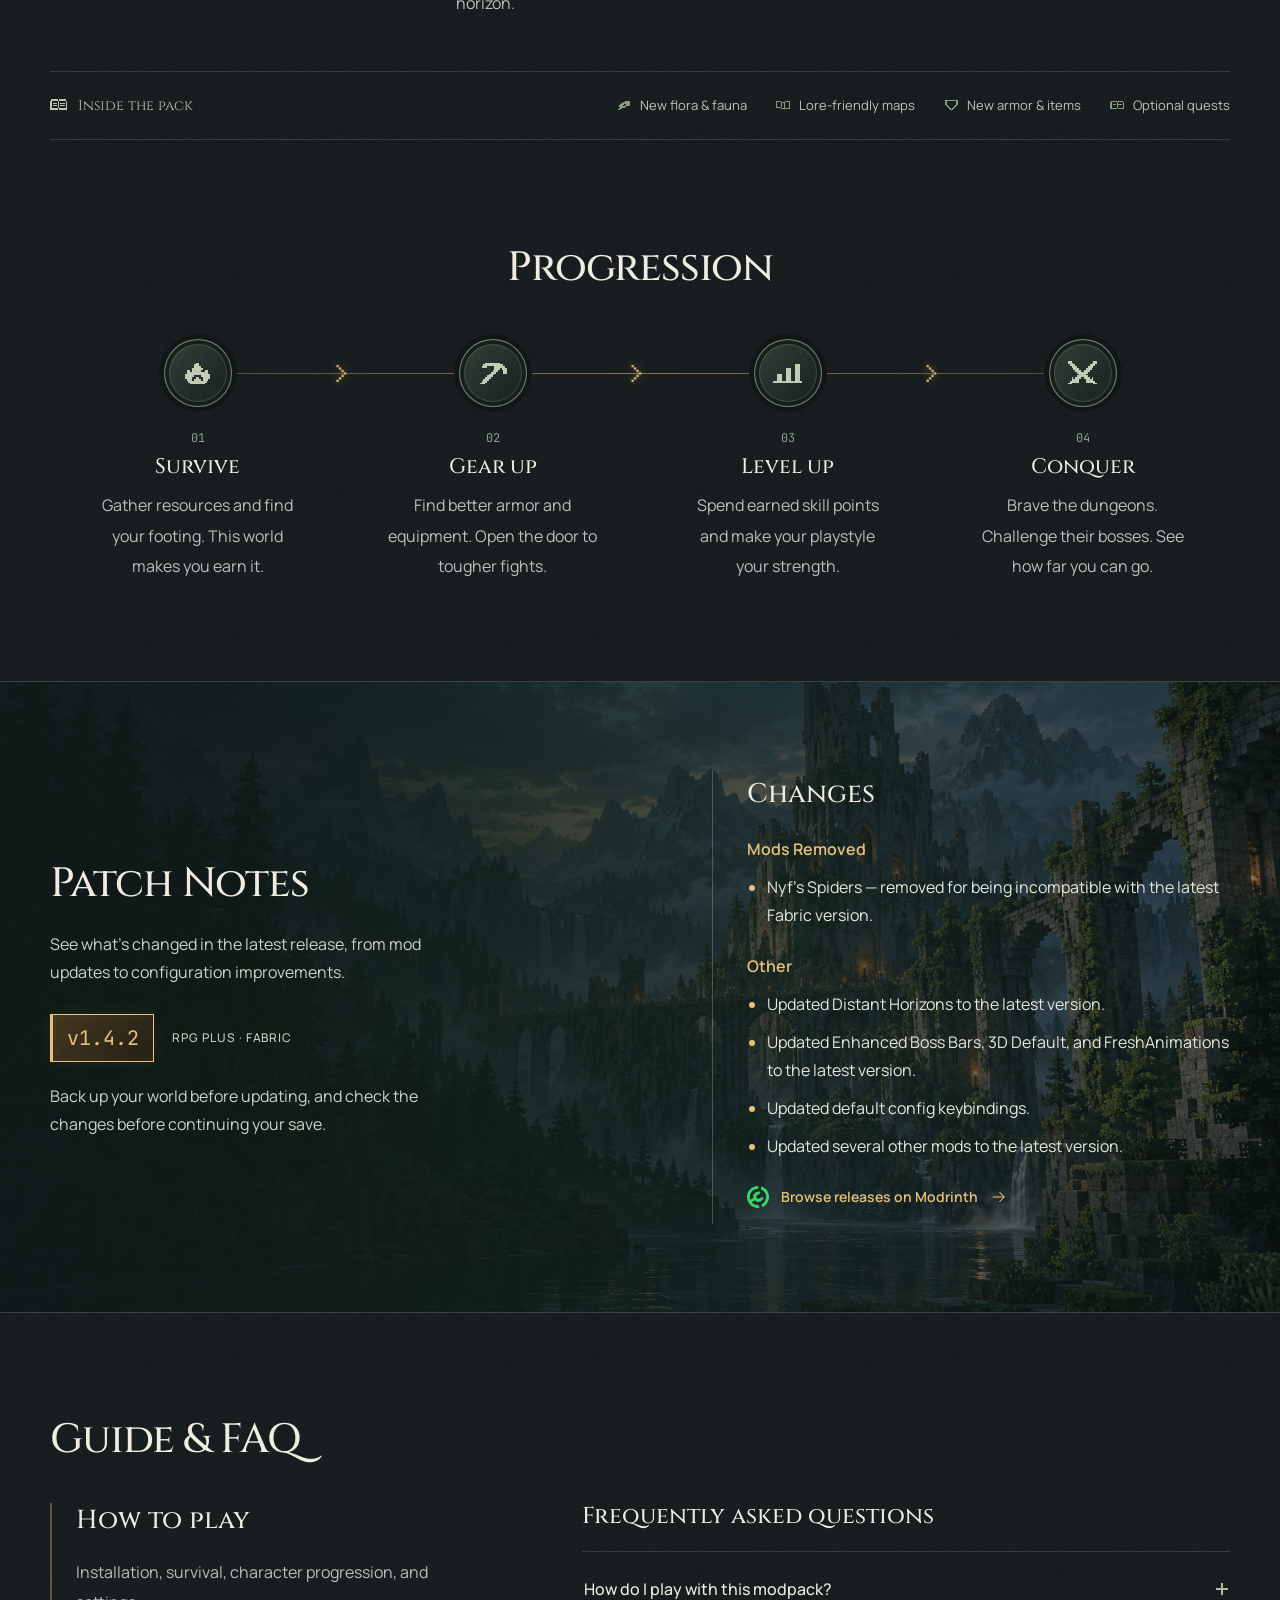
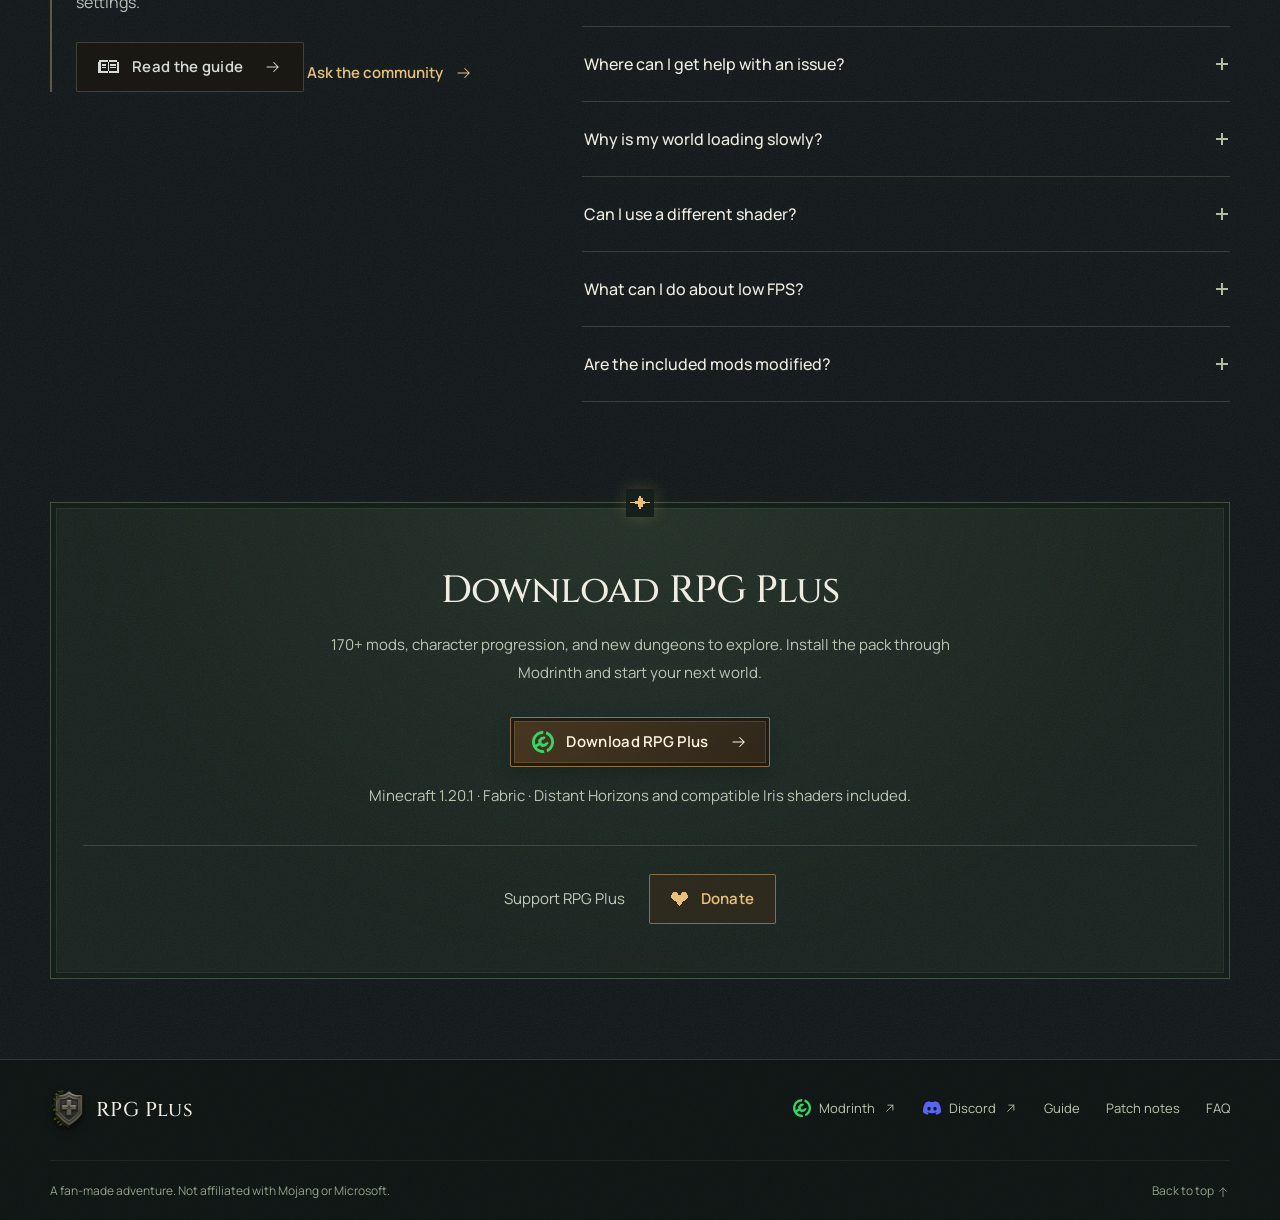
==== commit 64e25d03: "wd" ====
--- a/index.html
+++ b/index.html
@@ -19,7 +19,7 @@
 
   <!-- Shared icons keep component markup small. All instances are decorative. -->
   <svg class="icon-definitions" xmlns="http://www.w3.org/2000/svg" aria-hidden="true">
-    <symbol id="icon-arrow" viewBox="0 0 16 16"><path d="M8 3h1v1h-1zM8 4h2v1h-2zM8 5h3v1h-3zM2 6h10v1h-10zM2 7h11v1h-11zM2 8h10v1h-10zM8 9h3v1h-3zM8 10h2v1h-2zM8 11h1v1h-1z"/></symbol>
+    <symbol id="icon-arrow" viewBox="0 0 24 24"><path d="M4 12h15m-6-6 6 6-6 6"/></symbol>
     <symbol id="icon-pause" viewBox="0 0 16 16"><path d="M3 3h3v1h-3zM10 3h3v1h-3zM3 4h3v1h-3zM10 4h3v1h-3zM3 5h3v1h-3zM10 5h3v1h-3zM3 6h3v1h-3zM10 6h3v1h-3zM3 7h3v1h-3zM10 7h3v1h-3zM3 8h3v1h-3zM10 8h3v1h-3zM3 9h3v1h-3zM10 9h3v1h-3zM3 10h3v1h-3zM10 10h3v1h-3zM3 11h3v1h-3zM10 11h3v1h-3zM3 12h3v1h-3zM10 12h3v1h-3z"/></symbol>
     <symbol id="icon-play" viewBox="0 0 16 16"><path d="M4 2h2v1h-2zM4 3h3v1h-3zM4 4h4v1h-4zM4 5h5v1h-5zM4 6h6v1h-6zM4 7h7v1h-7zM4 8h6v1h-6zM4 9h5v1h-5zM4 10h4v1h-4zM4 11h3v1h-3zM4 12h2v1h-2z"/></symbol>
     <symbol id="icon-heart" viewBox="0 0 16 16"><path d="M2 2h3v1h-3zM10 2h3v1h-3zM1 3h5v1h-5zM9 3h5v1h-5zM0 4h15v1h-15zM0 5h15v1h-15zM0 6h15v1h-15zM1 7h13v1h-13zM2 8h11v1h-11zM3 9h9v1h-9zM4 10h7v1h-7zM5 11h5v1h-5zM6 12h3v1h-3zM7 13h1v1h-1z"/></symbol>
@@ -79,7 +79,7 @@
       <div class="hero__inner container">
         <div class="hero__copy">
           <p class="hero__edition"><span class="status-dot" aria-hidden="true"></span> <img class="minecraft-mark" src="assets/minecraft.png" width="24" height="26" alt=""> Minecraft 1.20.1 <span class="hero__edition-divider">/</span> Fabric</p>
-          <h1 id="heroTitle">RPG Plus</h1>
+          <h1 id="heroTitle">Adventure.<br>Upgraded.</h1>
           <div class="rune-divider" aria-hidden="true"><span></span><svg class="icon"><use href="#icon-rune"/></svg><span></span></div>
           <p class="hero__desc">An RPG modpack with character progression, dungeons, and bosses. Built on vanilla Minecraft.</p>
           <div class="hero__actions">
@@ -226,10 +226,12 @@
       <div class="patch-notes__inner container">
         <div class="section-head reveal">
           <h2 id="patchTitle">Patch Notes</h2>
+          <p class="patch-notes__intro">See what’s changed in the latest release, from mod updates to configuration improvements.</p>
           <div class="patch-notes__meta">
             <span class="patch-notes__version">v1.4.2</span>
             <span class="eyebrow">RPG Plus · Fabric</span>
           </div>
+          <p class="patch-notes__intro">Back up your world before updating, and check the changes before continuing your save.</p>
         </div>
         <article class="patch-notes__release reveal" aria-labelledby="patchReleaseTitle">
           <div class="patch-notes__body">
@@ -296,9 +298,11 @@
     <section class="discord-cta container reveal" aria-labelledby="communityTitle">
       <svg class="icon discord-cta__rune" aria-hidden="true"><use href="#icon-rune"/></svg>
       <h2 id="communityTitle">Download RPG Plus</h2>
+      <p>170+ mods, character progression, and new dungeons to explore. Install the pack through Modrinth and start your next world.</p>
       <div class="discord-cta__actions">
         <a class="btn btn--primary" href="https://modrinth.com/modpack/rpg-plus" target="_blank" rel="noopener"><img class="brand-icon brand-icon--modrinth" src="assets/modrinth.svg" width="22" height="22" alt=""> Download RPG Plus <svg class="icon btn__arrow" aria-hidden="true"><use href="#icon-arrow"/></svg></a>
       </div>
+      <p class="discord-cta__follow">Minecraft 1.20.1 · Fabric · Distant Horizons and compatible Iris shaders included.</p>
       <div class="support">
         <p>Support RPG Plus</p>
         <div class="support__action">
--- a/style.css
+++ b/style.css
@@ -1595,7 +1595,7 @@
 .external-arrow,
 .top-arrow,
 .down-arrow { width: 14px; height: 14px; }
-.external-arrow { transform: rotate(-90deg); }
+.external-arrow { transform: rotate(-45deg); }
 .top-arrow { display: inline-block; transform: rotate(-90deg); vertical-align: middle; }
 .down-arrow { transform: rotate(90deg); }
 .hero__desc { max-width: 480px; }
@@ -1831,3 +1831,18 @@
     transition-duration: 0.001ms !important;
   }
 }
+
+/* Link arrows retain the original smooth line design. */
+.icon:has(use[href="#icon-arrow"]) {
+  fill: none;
+  stroke: currentColor;
+  stroke-width: 1.4;
+  stroke-linecap: round;
+  stroke-linejoin: round;
+  shape-rendering: auto;
+}
+.discord-cta > p:not(.eyebrow) {
+  max-width: 640px;
+  margin-inline: auto;
+  line-height: 1.9;
+}
